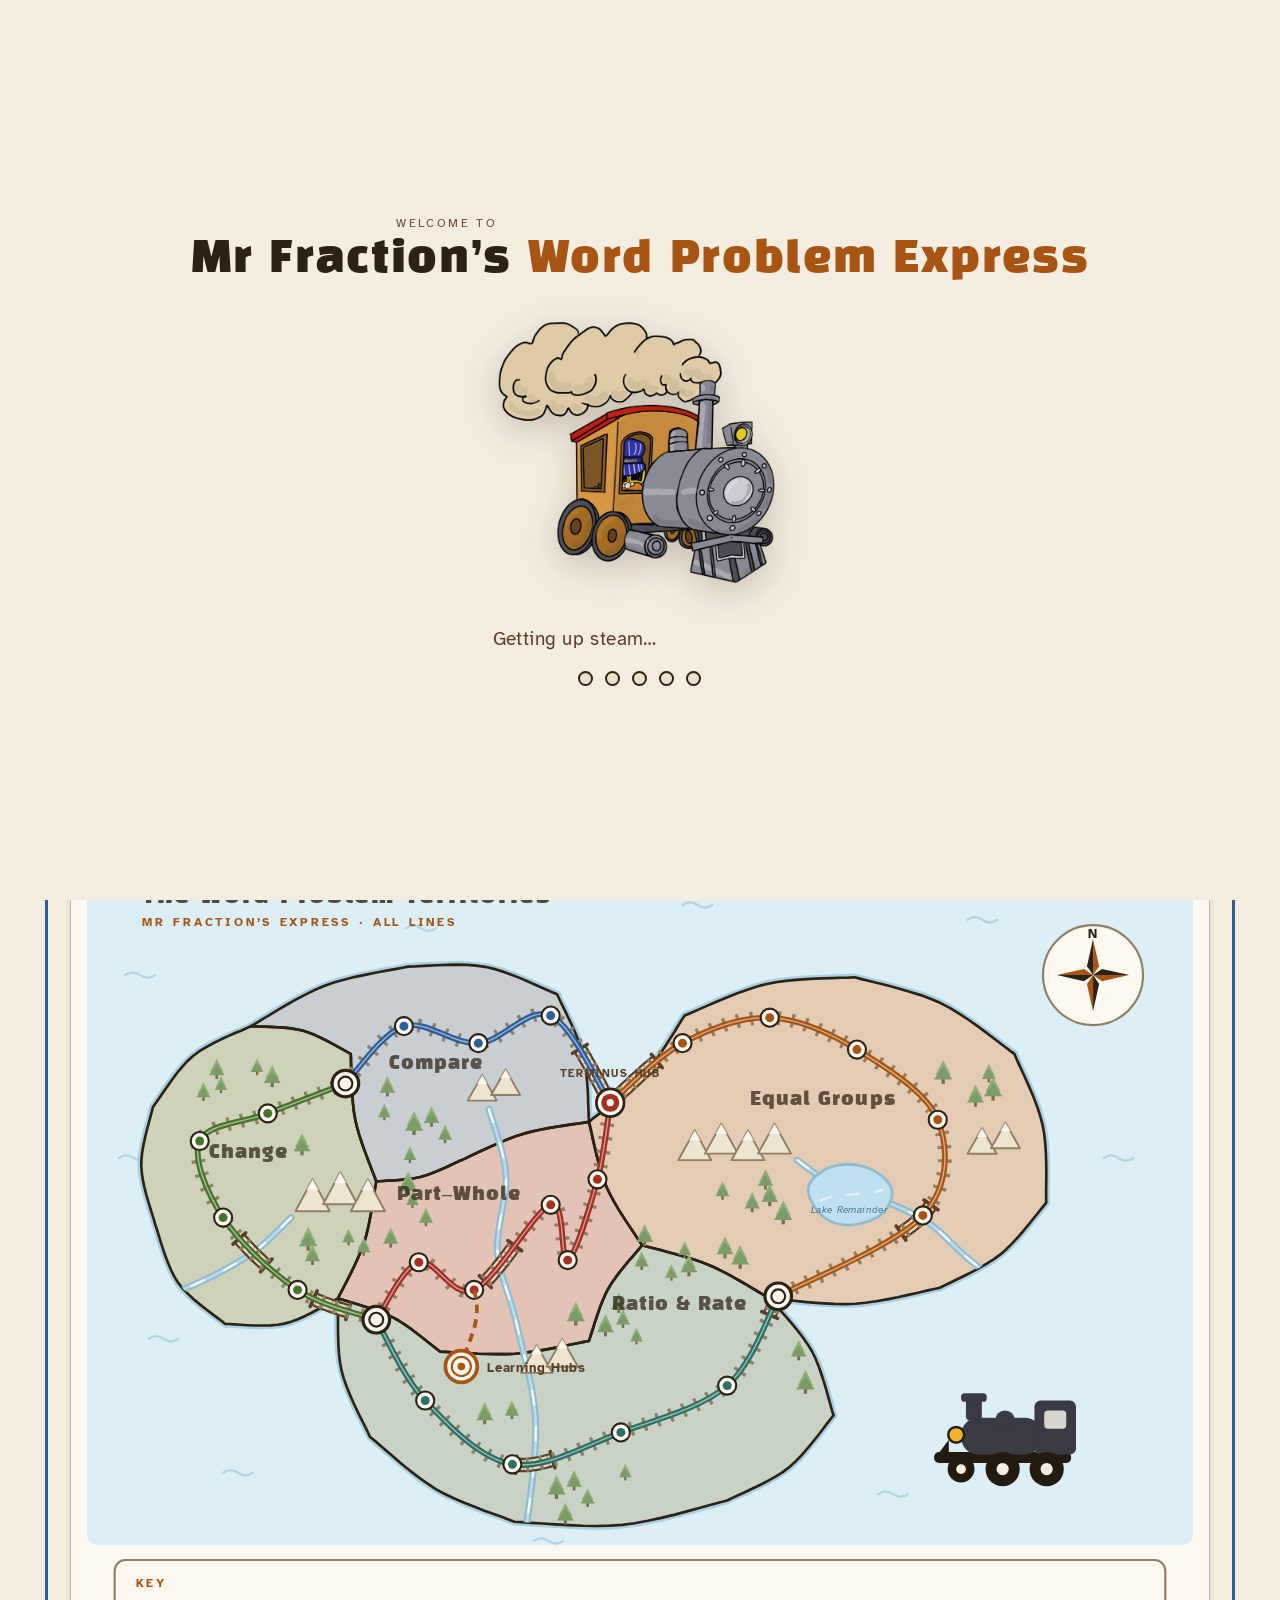
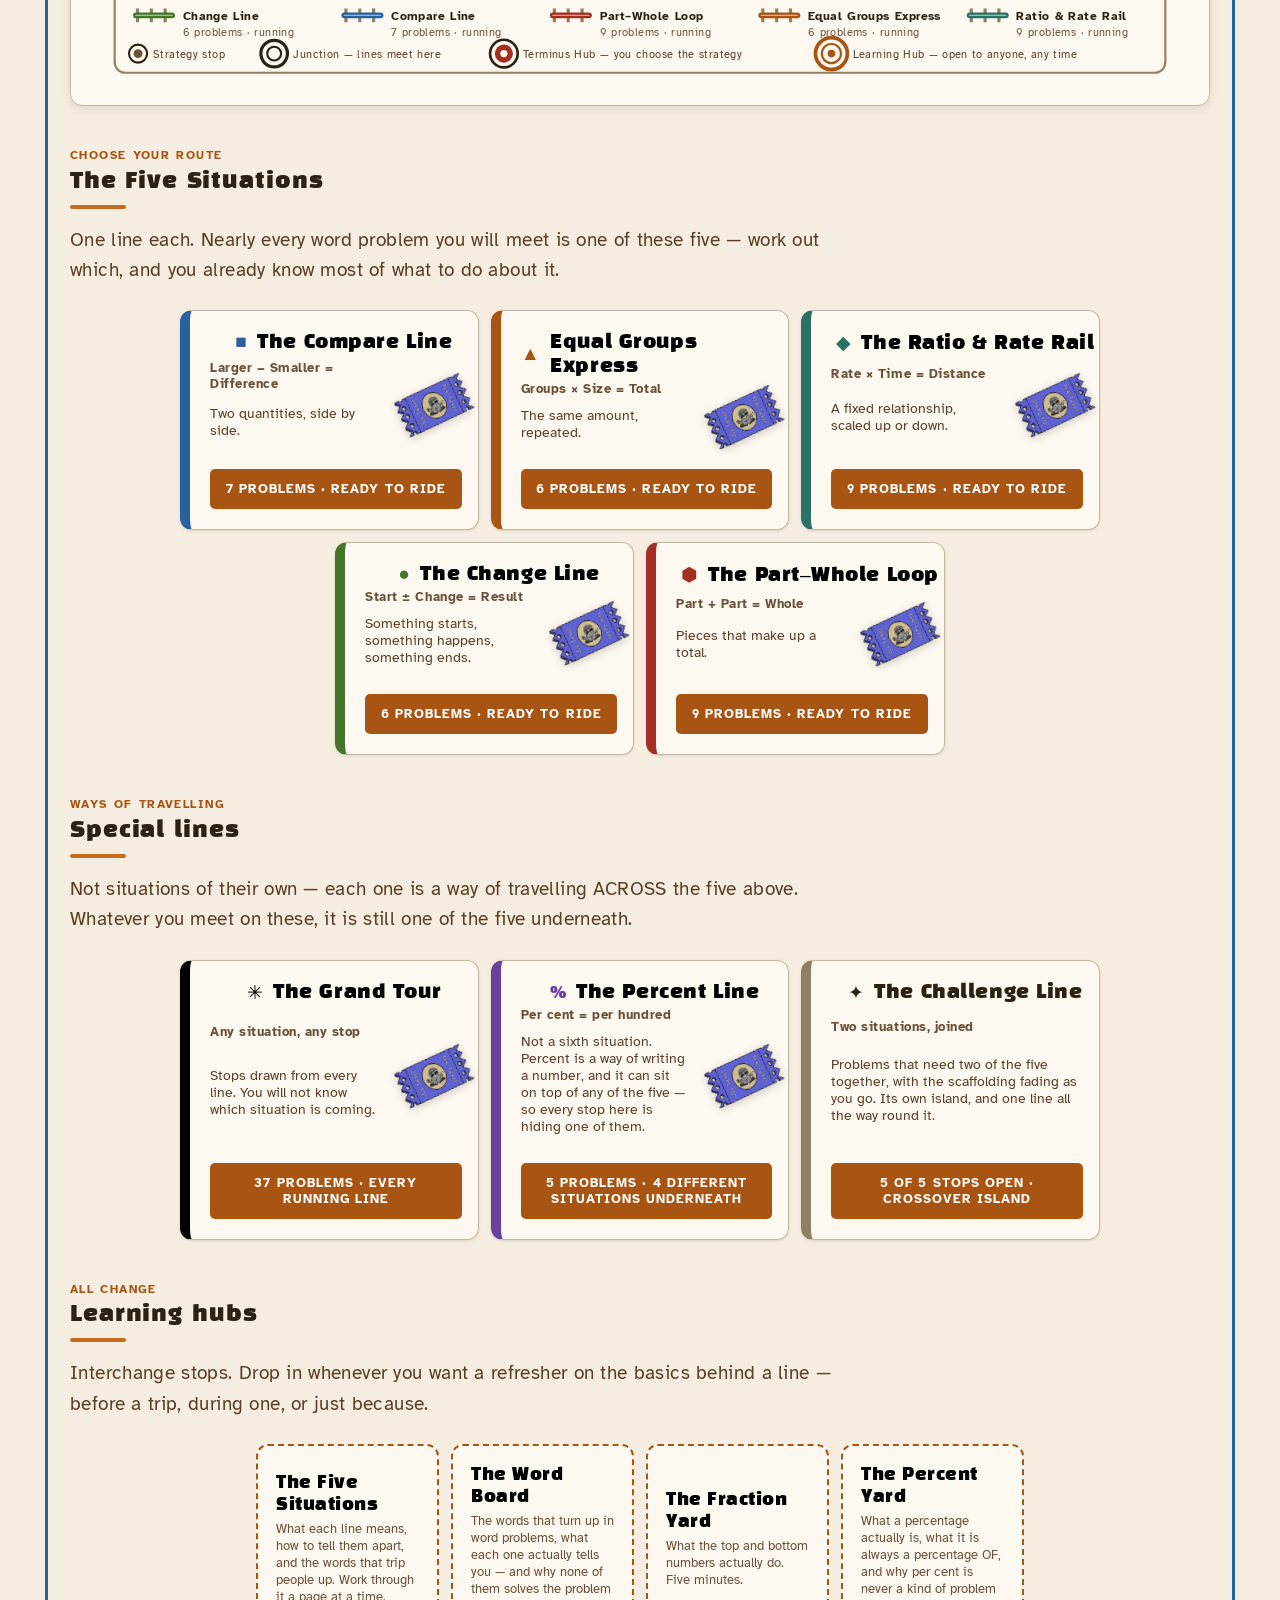
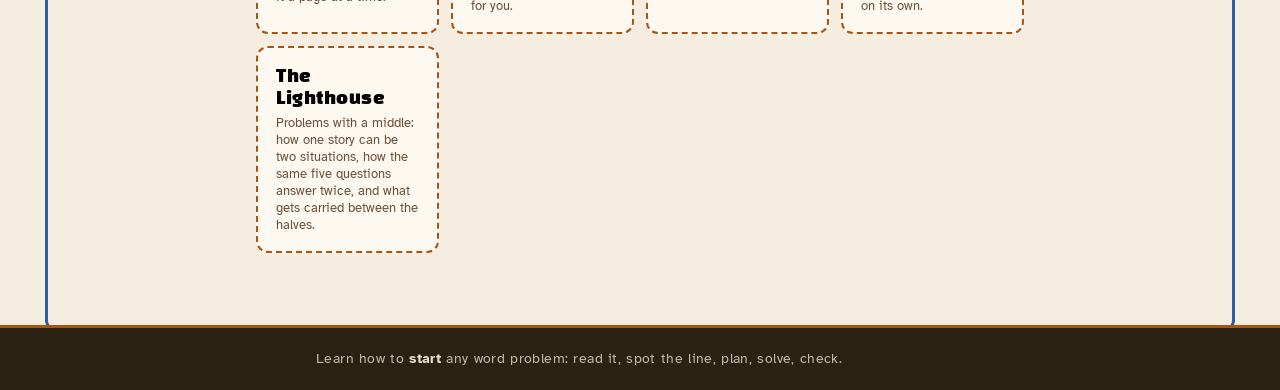
==== index.html @ 65f790a6 "Island problems 6 and 7: the coverage hole closes cl-track-sleepers (Equal Groups -> Change) and cl-" ====
<!DOCTYPE html>
<html lang="en">
<head>
<meta charset="utf-8">
<meta name="viewport" content="width=device-width, initial-scale=1">
<title>Mr Fraction's Word Problem Express</title>
<meta name="description" content="Learn how to approach math word problems — one train line at a time.">
<link rel="stylesheet" href="assets/css/app.css">
</head>
<body>

<a class="skip-link" href="#main">Skip to main content</a>

<!-- The loading screen. It sits in the HTML rather than being built by JS so it
     is on screen during the very moment it exists to cover: the gap before the
     scripts have run. A JS-built loader cannot show itself while JS is loading.

     `aria-hidden` and no focusable content, so a screen reader is never parked
     in it, and it removes itself on `load` — never on a timer, which would
     either flash or outstay the wait it is covering. -->
<div id="loading-screen" aria-hidden="true">
  <div class="load-inner">
    <!-- THE SHAPE IS THE SISTER SITE'S, IN THIS SITE'S OWN IDIOM.
         Mr. Fraction's Factory opens "Welcome to" / big title / figure /
         status line / dots, and the two sites are meant to read as one family.
         What is borrowed is the ORDER and the typographic rhythm — a small
         tracked-out overline, a display-face title with one accent word, then
         the moving parts underneath. What is not borrowed is the vocabulary:
         the Factory's dots are plain circles that fill in, and these stay the
         five signal lamps, one per line, because on this site a row of five
         means something. -->
    <p class="load-welcome">Welcome to</p>
    <p class="load-title">Mr Fraction&rsquo;s <span>Word Problem Express</span></p>
    <img src="assets/art/Mr_Fraction_Train.png" alt="" class="load-train" decoding="async">
    <!-- Below the title now, not above it. The lamps are the thing that reads
         as progress; the train only floats. -->
    <p class="load-sub">Getting up steam&hellip;</p>
    <div class="load-dots" aria-hidden="true">
      <span></span><span></span><span></span><span></span><span></span>
    </div>
  </div>
</div>

<div id="ambient-host"></div>

<div class="shell">

  <header class="station-sign">
    <div class="sign-inner">
      <img aria-hidden="true" alt="" id="sign-portrait" class="sign-mark"
           src="assets/art/Conductor_Mr_Fraction_(Front).png" decoding="async">
      <div class="sign-text">
        <h1 class="sign-title">Mr Fraction&rsquo;s Word Problem Express</h1>
        <span class="sign-sub" id="sign-sub">All lines running</span>
      </div>
      <div class="sign-nav">
        <button class="pill" id="btn-map" type="button">
          <span aria-hidden="true">&#9673;</span> Map
        </button>
        <button class="pill" id="btn-a11y" type="button" aria-expanded="false" aria-controls="a11y-panel">
          <!-- "& access" collapses to visually-hidden on phones so both pills fit
               without a sideways scroll. It stays in the accessible name. -->
          <span aria-hidden="true">&#9678;</span> Reading<span class="pill-more"> &amp; Access</span><span class="visually-hidden"> settings</span>
        </button>
      </div>
    </div>
    <div id="ticker-host"></div>
  </header>

  <nav id="route-nav" class="route-strip" aria-label="Your route" hidden>
    <div class="route-inner">
      <ol class="route" id="route-map"></ol>
    </div>
  </nav>

  <main id="main" tabindex="-1">
    <div id="view"><!-- rendered by app.js --></div>
  </main>

  <footer class="rail-foot">
    <p class="foot-lead">
      Learn how to <strong>start</strong> any word problem: read it, spot the line, plan, solve, check.
    </p>
  </footer>
</div>

<!-- Reading ruler bands -->
<div class="ruler-band" id="ruler-top" hidden></div>
<div class="ruler-band" id="ruler-bottom" hidden></div>

<!-- Accessibility panel -->
<aside class="a11y-panel" id="a11y-panel" aria-label="Reading and access settings" hidden>
  <div style="display:flex;align-items:center;gap:8px">
    <h2 style="flex:1">Reading &amp; Access</h2>
    <button class="opt" id="a11y-close" type="button">Close</button>
  </div>
  <p style="font-size:.82em;color:var(--ink-secondary)">
    These reset if you reload. Press <strong>Alt&nbsp;+&nbsp;A</strong> any time to reopen this panel.
  </p>

  <fieldset>
    <legend>Typeface</legend>
    <div class="opt-row" role="group" id="grp-font">
      <button class="opt" type="button" data-font="standard" aria-pressed="true">Standard</button>
      <button class="opt" type="button" data-font="rounded" aria-pressed="false">Rounded</button>
      <button class="opt" type="button" data-font="dyslexic" aria-pressed="false">OpenDyslexic</button>
    </div>
    <p style="font-size:.75em;color:var(--ink-secondary);margin:8px 0 0">
      Pick whichever you find easiest. There is no &ldquo;correct&rdquo; one.
    </p>
  </fieldset>

  <fieldset>
    <legend>Text size</legend>
    <div class="opt-row" role="group" id="grp-scale">
      <button class="opt" type="button" data-scale="100" aria-pressed="true">100%</button>
      <button class="opt" type="button" data-scale="125" aria-pressed="false">125%</button>
      <button class="opt" type="button" data-scale="150" aria-pressed="false">150%</button>
    </div>
  </fieldset>

  <fieldset>
    <legend>Page tint</legend>
    <div class="opt-row" role="group" id="grp-tint">
      <button class="opt" type="button" data-tint="none"  aria-pressed="true">None</button>
      <button class="opt" type="button" data-tint="peach" aria-pressed="false">Peach</button>
      <button class="opt" type="button" data-tint="blue"  aria-pressed="false">Blue</button>
      <button class="opt" type="button" data-tint="green" aria-pressed="false">Green</button>
      <button class="opt" type="button" data-tint="grey"  aria-pressed="false">Grey</button>
    </div>
  </fieldset>

  <fieldset>
    <legend>Reading help</legend>
    <div class="opt-row" role="group">
      <button class="opt" type="button" id="opt-ruler"   aria-pressed="false">Reading ruler</button>
      <button class="opt" type="button" id="opt-chunked" aria-pressed="false">Extra line spacing</button>
    </div>
    <p style="font-size:.75em;color:var(--ink-secondary);margin:8px 0 0">
      The ruler follows your mouse, or the up and down arrow keys.
    </p>
  </fieldset>

  <fieldset>
    <legend>Read aloud</legend>
    <div class="opt-row">
      <button class="opt" type="button" id="opt-speak">Read this page</button>
      <button class="opt" type="button" id="opt-stop-speak">Stop</button>
    </div>
    <label for="speak-rate" style="margin-top:12px;font-size:.85em">Speed</label>
    <input type="range" id="speak-rate" min="0.6" max="1.4" step="0.1" value="1" style="width:100%">
    <p style="font-size:.75em;color:var(--ink-secondary);margin:8px 0 0" id="speak-note"></p>
  </fieldset>

  <fieldset>
    <legend>Numbers</legend>
    <div class="opt-row" role="group">
      <button class="opt" type="button" id="opt-reveal" aria-pressed="false">Always show numbers</button>
    </div>
    <p style="font-size:.75em;color:var(--ink-secondary);margin:8px 0 0">
      Normally the numbers stay hidden until your second read. That&rsquo;s on purpose &mdash; it
      helps you look at what the problem is <strong>about</strong> before you start calculating.
      Turn this on if hidden numbers make reading harder for you.
    </p>
  </fieldset>
</aside>

<!-- Live region for feedback — polite, never assertive -->
<div id="live" class="visually-hidden" role="status" aria-live="polite"></div>

<script src="assets/js/mrfraction.js"></script>
<script src="assets/js/companion.js"></script>
<script src="assets/js/data.js"></script>
<script src="assets/js/scenery.js"></script>
<script src="assets/js/model.js"></script>
<script src="assets/js/ratio-model.js"></script>
<script src="assets/js/change-model.js"></script>
<script src="assets/js/compare-model.js"></script>
<script src="assets/js/groups-model.js"></script>
<script src="assets/js/percent-model.js"></script>
<!-- Last, and it must stay last: PairModel composes the models above it and
     asks each of them `applies()`. Loaded before them, `firstModel()` would
     find none of them defined and every two-line problem would draw nothing. -->
<script src="assets/js/pair-model.js"></script>
<script src="assets/js/testtrack.js"></script>
<script src="assets/js/scene.js"></script>
<script src="assets/js/ratio-scenes.js"></script>
<script src="assets/js/change-scenes.js"></script>
<script src="assets/js/compare-scenes.js"></script>
<script src="assets/js/groups-scenes.js"></script>
<script src="assets/js/partwhole-scenes.js"></script>
<script src="content/problems/pw-soup-serving.js"></script>
<script src="content/problems/pw-helmet-savings.js"></script>
<script src="content/problems/pw-free-throws.js"></script>
<script src="content/problems/pw-orders-day.js"></script>
<script src="content/problems/pw-quilt-colors.js"></script>
<script src="content/problems/pw-band-brass.js"></script>
<script src="content/problems/pw-cycling-club.js"></script>
<script src="content/problems/rr-poster-run.js"></script>
<script src="content/problems/rr-bread-dough.js"></script>
<script src="content/problems/rr-van-hours.js"></script>
<script src="content/problems/rr-timetable-run.js"></script>
<script src="content/problems/rr-market-stall.js"></script>
<script src="content/problems/rr-cordial-mix.js"></script>
<script src="content/problems/ch-lost-property.js"></script>
<script src="content/problems/cp-late-trains.js"></script>
<script src="content/problems/cp-ticket-queues.js"></script>
<script src="content/problems/cp-bench-count.js"></script>
<script src="content/problems/cp-parking-spaces.js"></script>
<script src="content/problems/cp-hot-drinks.js"></script>
<script src="content/problems/eg-crate-bottles.js"></script>
<script src="content/problems/eg-mail-sacks.js"></script>
<script src="content/problems/eg-carriage-seats.js"></script>
<script src="content/problems/eg-bunting-ribbon.js"></script>
<script src="content/problems/eg-water-cans.js"></script>
<script src="content/problems/ch-kiosk-sandwiches.js"></script>
<script src="content/problems/ch-water-tank.js"></script>
<script src="content/problems/ch-barrier-count.js"></script>
<script src="content/problems/ch-fare-rise.js"></script>
<script src="content/problems/pw-seats-reserved.js"></script>
<script src="content/problems/rr-drink-rate.js"></script>
<!-- Crossover Island. Loaded, but `status: "draft"` keeps it out of every ride
     until the island can route to it — loading is what puts it in front of
     MF.validate() and tools/sweep.js, and a Challenge problem nothing loads is
     a Challenge problem nothing checks. -->
<script src="content/problems/cl-signal-delay.js"></script>
<script src="content/problems/cl-season-tickets.js"></script>
<script src="content/problems/cl-platform-planters.js"></script>
<script src="content/problems/cl-lost-umbrellas.js"></script>
<script src="content/problems/cl-buffet-crates.js"></script>
<script src="content/problems/cl-track-sleepers.js"></script>
<script src="content/problems/cl-carriage-clean.js"></script>
<script src="content/hubs/five-situations.js"></script>
<script src="content/hubs/word-board.js"></script>
<script src="content/hubs/fraction-yard.js"></script>
<script src="content/hubs/percent-yard.js"></script>
<script src="content/hubs/lighthouse.js"></script>
<script src="assets/js/hub.js"></script>
<script src="assets/js/a11y.js"></script>
<script src="assets/js/selector.js"></script>
<script src="assets/js/stations.js"></script>
<script src="assets/js/app.js"></script>
</body>
</html>
---- assets/css/app.css ----
/* ============================================================
   Mr Fraction's Word Problem Express
   Visual language derived from Mr. Fraction's Factory.
   Tokens verified by tools/check-contrast.ps1 — 39 pairs, 0 failing.
   ============================================================ */

/* ---------- Self-hosted faces (offline, no CDN, no tracking) ---------- */
@font-face {
  font-family: 'Atkinson Hyperlegible';
  src: url('../fonts/AtkinsonHyperlegible-400.woff2') format('woff2');
  font-weight: 400; font-style: normal; font-display: swap;
}
@font-face {
  font-family: 'Atkinson Hyperlegible';
  src: url('../fonts/AtkinsonHyperlegible-700.woff2') format('woff2');
  font-weight: 700; font-style: normal; font-display: swap;
}
@font-face {
  font-family: 'Atkinson Hyperlegible';
  src: url('../fonts/AtkinsonHyperlegible-400i.woff2') format('woff2');
  font-weight: 400; font-style: italic; font-display: swap;
}
@font-face {
  font-family: 'Black Han Sans';
  src: url('../fonts/BlackHanSans-400.woff2') format('woff2');
  font-weight: 400; font-style: normal; font-display: swap;
}
@font-face {
  font-family: 'Libre Baskerville';
  src: url('../fonts/LibreBaskerville-400i.woff2') format('woff2');
  font-weight: 400; font-style: italic; font-display: swap;
}

:root {
  /* Surfaces */
  --cream:        #F5EDE0;
  --cream-light:  #FDF8F0;
  --cream-mid:    #EDE0CC;
  --brown-dark:   #2C2214;

  /* Ink */
  --ink:          #2C2214;
  --ink-mid:      #5A3E28;
  --ink-muted:    #6B5138;
  --ink-on-dark:  #F3EDE1;

  /* Accent */
  --orange:       #C96A1F;
  --orange-deep:  #A85413;
  --orange-light: #E8843A;

  /* Status */
  --go:           #45742B;
  --stop:         #A32E22;
  --caution:      #A85413;
  --info:         #2A5FA0;

  /* Edges */
  --border:        #C8B89A;
  --border-strong: #8F7F63;
  --shadow:        rgba(44, 34, 20, .12);
  --shadow-lift:   rgba(44, 34, 20, .18);

  /* Lines */
  --line-change:    #45742B;
  --line-compare:   #2A5FA0;
  --line-groups:    #A85413;
  --line-ratio:     #2B7166;
  --line-partwhole: #A32E22;
  /* Percent is a ROUTE, not a sixth schema (see data.js), but it carries a
     colour because the map card is the half of the hybrid that makes it feel
     first-class. Violet: the one hue not already spoken for by the five, so it
     never reads as a near-miss of a line a student already knows.
     Contrast MEASURED, not assumed — see the note beside the five above. */
  --line-percent:   #6B3FA0;

  /* Type */
  --font-display: 'Black Han Sans', 'Arial Black', sans-serif;
  --font-body:    'Atkinson Hyperlegible', Verdana, Tahoma, sans-serif;
  --font-serif:   'Libre Baskerville', Georgia, serif;
  --font-size-base: 19px;
  --line-height-body: 1.6;
  --letter-spacing: .02em;
  --word-spacing: .04em;
  --measure: 64ch;

  /* Space */
  --su: 8px;
  --radius:    12px;
  --radius-sm: 8px;
  --radius-xs: 5px;
  --target-min: 44px;

  --tint: transparent;
}

/* Reader font options */
:root[data-font="rounded"]  { --font-body: 'Century Gothic', 'URW Gothic', 'Trebuchet MS', sans-serif; }
:root[data-font="dyslexic"] { --font-body: 'OpenDyslexic', 'Comic Sans MS', Verdana, sans-serif; }
:root[data-scale="125"] { --font-size-base: 23.75px; }
:root[data-scale="150"] { --font-size-base: 28.5px; }

/* ---------- Base ---------- */
*, *::before, *::after { box-sizing: border-box; }
html { -webkit-text-size-adjust: 100%; scroll-behavior: smooth; }
body {
  margin: 0;
  background: var(--cream);
  color: var(--ink);
  font-family: var(--font-body);
  font-size: var(--font-size-base);
  line-height: var(--line-height-body);
  letter-spacing: var(--letter-spacing);
  word-spacing: var(--word-spacing);
  text-align: left;
  overflow-x: hidden;
}
img, svg { max-width: 100%; }
p { margin: 0 0 1.3em; max-width: var(--measure); }
ul, ol { max-width: var(--measure); }
em, i { font-style: normal; font-weight: 700; }   /* bold, never italic */

h1, h2, h3 { margin: 0 0 calc(var(--su) * 2); line-height: 1.15; }
.display { font-family: var(--font-display); letter-spacing: .04em; font-weight: 400; }
h1 { font-family: var(--font-display); font-weight: 400; letter-spacing: .04em; font-size: 1.5rem; }
h2 { font-family: var(--font-display); font-weight: 400; letter-spacing: .04em; font-size: 1.35rem; }
h3 { font-size: 1.05rem; font-weight: 700; letter-spacing: .01em; }

/* The eyebrow — the reference's signature move */
.eyebrow {
  display: block;
  font-family: var(--font-body);
  font-size: .62em;
  font-weight: 700;
  letter-spacing: .12em;
  text-transform: uppercase;
  color: var(--orange-deep);
  margin-bottom: 4px;
}

/* Tint overlay for visual stress */
body::after {
  content: ""; position: fixed; inset: 0;
  background: var(--tint); pointer-events: none;
  mix-blend-mode: multiply; z-index: 90;
}

/* ---------- Ambient life (decorative, behind everything) ---------- */
.ambient { position: fixed; inset: 0; pointer-events: none; z-index: 0; overflow: hidden; }
.amb {
  position: absolute;
  color: var(--ink);
}
.amb svg { display: block; width: 100%; height: 100%; }
@keyframes wheel-spin { from { transform: rotate(0deg); } to { transform: rotate(360deg); } }
@keyframes steam-drift {
  0%   { transform: translate(0, 0) scale(1);      opacity: 0; }
  15%  { opacity: .5; }
  100% { transform: translate(22vw, -14vh) scale(1.5); opacity: 0; }
}
.amb-w1 { top: -40px;  left: -40px;  width: 190px; height: 190px; opacity: .11; animation: wheel-spin 26s linear infinite; }
.amb-w2 { bottom: 30px; right: -50px; width: 250px; height: 250px; opacity: .10; animation: wheel-spin 34s linear infinite reverse; }
.amb-w3 { top: 46%;    right: -30px; width: 130px; height: 130px; opacity: .09; animation: wheel-spin 18s linear infinite; }
.amb-w4 { bottom: -30px; left: 8%;   width: 160px; height: 160px; opacity: .08; animation: wheel-spin 30s linear infinite reverse; }
.amb-w5 { top: 12%;    left: 14%;    width: 78px;  height: 78px;  opacity: .08; animation: wheel-spin 14s linear infinite; }
.amb-w6 { bottom: 26%; right: 12%;   width: 88px;  height: 88px;  opacity: .07; animation: wheel-spin 22s linear infinite reverse; }
.amb-s1 { bottom: 8%;  left: 4%;  width: 120px; height: 120px; opacity: .07; animation: steam-drift 52s linear infinite; }
.amb-s2 { bottom: 18%; left: 34%; width: 90px;  height: 90px;  opacity: .06; animation: steam-drift 66s linear infinite 12s; }
.amb-s3 { bottom: 2%;  left: 62%; width: 140px; height: 140px; opacity: .05; animation: steam-drift 58s linear infinite 26s; }

/* ---------- Focus ---------- */
:focus-visible { outline: 3px solid var(--info); outline-offset: 2px; border-radius: 4px; }

.skip-link {
  position: absolute; left: -9999px;
  background: var(--brown-dark); color: var(--ink-on-dark);
  padding: calc(var(--su) * 1.5) calc(var(--su) * 2);
  z-index: 300; text-decoration: none; font-weight: 700;
}
.skip-link:focus { left: var(--su); top: var(--su); }

.visually-hidden {
  position: absolute !important; width: 1px; height: 1px;
  padding: 0; margin: -1px; overflow: hidden;
  clip: rect(0 0 0 0); white-space: nowrap; border: 0;
}

/* ---------- Shell ---------- */
.shell { min-height: 100vh; display: flex; flex-direction: column; position: relative; z-index: 1; }

/* Station sign — enamel plate */
.station-sign {
  position: sticky; top: 0; z-index: 100;
  background:
    linear-gradient(180deg, #3A2E1C 0%, var(--brown-dark) 62%, #241B10 100%);
  color: var(--ink-on-dark);
  border-bottom: 3px solid var(--orange);
  box-shadow: 0 3px 16px var(--shadow);
}
/* HEIGHT, MEASURED AGAINST THE SISTER SITE.
   Mr. Fraction's Factory runs a 70px sticky bar: 10px 24px padding, a 48px
   logo mark, 39px buttons. Ours was 135px — 18.8% of a 720px viewport gone
   before any content, against their 9.7%.

   Three things were paying for that, and the biggest was not the padding:
     - the portrait was 52px wide, which at its 120x130 viewBox makes it 56px
       tall, and it sat in an inline span whose line-height added 9 more. 65px
       of a 89px row was one graphic.
     - 12px vertical padding against their 10px.
     - the ticker underneath at 43px, a third of the whole header.

   The pills deliberately keep --target-min (44px) rather than matching the
   sister site's 39px buttons. That is this project's own accessibility floor,
   the row is no taller for it once the portrait is smaller, and it is not a
   thing to give up for 5px. */
.sign-inner {
  max-width: 1180px; margin: 0 auto;
  padding: var(--su) calc(var(--su) * 3);
  display: flex; align-items: center; gap: calc(var(--su) * 2);
  /* NOWRAP AT EVERY WIDTH, not just on phones.
     This was `flex-wrap: wrap`, and fixing 1280px and 375px left 768px at
     146px — TALLER than the 135px I started from. In between the two sizes I
     had looked at, the nav dropped onto its own row and the title wrapped
     beside it. Two good measurements and a broken middle.
     `min-width: 0` on the text block is the other half: a flex item will not
     shrink below its content's intrinsic width without it, which is what was
     forcing the wrap in the first place. */
  flex-wrap: nowrap;
}
.sign-text { min-width: 0; }
/* flex, not inline: an inline replaced element sits on the text baseline and
   carries the line-box descender with it, which was adding 9px of nothing. */
.sign-mark { width: 40px; flex-shrink: 0; display: flex; align-items: center; }
.sign-mark svg { display: block; width: 100%; height: auto; }
.sign-text { display: flex; flex-direction: column; line-height: 1.05; }
.sign-title {
  font-family: var(--font-display); font-weight: 400;
  /* Fluid, not a step at a breakpoint. "Mr Fraction's Word Problem Express" is
     34 characters and it is the only thing in this bar that can wrap; at a
     fixed size it went to five lines in the tight middle widths and the row
     grew with it. */
  font-size: clamp(12px, 1.1vw + 4px, 17px);
  letter-spacing: .05em; margin: 0;
  color: var(--ink-on-dark);
}
/* Stays at 10px. It was briefly 9px while chasing height, which bought about
   one pixel — the row is set by the 44px pills, not by this. The smallest text
   on the site is not the place to save nothing. */
.sign-sub {
  font-family: var(--font-display); font-size: 10px;
  letter-spacing: .16em; text-transform: uppercase;
  color: var(--orange-light); margin-top: 2px;
}
/* nowrap: with wrap, the two pills stacked into a 96px column the moment the
   row got tight, and THAT — not the title — was the 139px header sitting
   between 641px and 833px wide. Found by sweeping every width in an iframe
   rather than spot-checking desktop and phone, which is how it hid. */
.sign-nav { margin-left: auto; display: flex; gap: var(--su); flex-wrap: nowrap; }

/* Departure-board ticker */
.ticker {
  background: #1E1710;
  border-top: 1px solid rgba(243,237,225,.10);
  overflow: hidden; white-space: nowrap; padding: 3px 0;
  /* .ticker-track is inline-flex, so it sits in THIS element's line box — and
     the line box was 30px tall around a 16px track, because it inherited the
     19px body font. The strip was twice the height of the thing inside it.
     line-height:0 collapses the box onto the track; the track's own children
     set their own. Measured: 37px -> 22px. */
  line-height: 0; font-size: 10px;
}
.ticker-track { display: inline-flex; animation: ticker-scroll 34s linear infinite; }
.ticker-item {
  display: inline-flex; align-items: center;
  font-family: var(--font-display); font-size: 11px;
  /* Explicit, because .ticker zeroes its own line-height to collapse the line
     box the track sits in — and that inherits. Without this the text clipped
     to 5px. The zero belongs on the parent only. */
  line-height: 1.6;
  letter-spacing: .14em; text-transform: uppercase;
  color: #BCAE97; padding: 0 14px;
}
.ticker-dot {
  display: inline-block; width: 5px; height: 5px; border-radius: 50%;
  background: var(--orange-light); margin: 0 6px; vertical-align: middle;
}
@keyframes ticker-scroll { from { transform: translateX(0); } to { transform: translateX(-50%); } }

/* Nav pills */
.pill {
  font-family: var(--font-body); font-size: 13px; font-weight: 700;
  letter-spacing: .03em;
  display: inline-flex; align-items: center; gap: 6px;
  min-height: var(--target-min); padding: 8px 16px;
  border-radius: 24px; border: 2px solid rgba(243,237,225,.34);
  background: transparent; color: var(--ink-on-dark);
  cursor: pointer; transition: background .18s, border-color .18s, transform .18s;
  white-space: nowrap;
}
.pill:hover { background: rgba(243,237,225,.12); border-color: var(--ink-on-dark); }
.pill[aria-expanded="true"], .pill.active {
  background: var(--orange-deep); border-color: var(--orange-deep); color: #fff;
}

main { flex: 1; width: 100%; max-width: 1180px; margin: 0 auto; padding: calc(var(--su) * 4) calc(var(--su) * 2.5) calc(var(--su) * 9); }

footer.rail-foot {
  background: var(--brown-dark); color: #C3B9A6;
  padding: calc(var(--su) * 2.5); font-size: 13px;
  border-top: 3px solid var(--orange-deep);
}
footer.rail-foot p { max-width: 72ch; margin: 0 auto; }
footer.rail-foot .foot-lead { font-size: 14px; }
/* Emphasis has to lighten, not bold-only: at this size on --brown-dark, weight
   alone doesn't read as emphasis. */
footer.rail-foot .foot-lead strong { color: #E8DFCE; }

/* ---------- Journey panel: the leg you're travelling, above the title ---------- */
.journey {
  border: 2px solid var(--border-strong);
  border-radius: var(--radius);
  overflow: hidden;
  margin-bottom: calc(var(--su) * 3);
  background: var(--cream-light);
  box-shadow: 0 2px 6px var(--shadow);
}
.journey-map { line-height: 0; background: #DCEEF6; }
.leg-svg { display: block; width: 100%; height: clamp(150px, 25vw, 250px); }
/* This animates an INNER group; the car's placement is on its parent. Putting
   both on one element let the CSS transform override the SVG transform
   attribute and stack every car at the origin. */
.leg-car {
  transform-box: fill-box; transform-origin: center;
  animation: leg-car-in .45s cubic-bezier(.2,.85,.3,1) backwards;
  animation-delay: calc(var(--lc-i) * 90ms);
}
@keyframes leg-car-in {
  from { opacity: 0; transform: scale(.55); }
  to   { opacity: 1; transform: scale(1); }
}

.journey-bar {
  display: flex; align-items: center; gap: calc(var(--su) * 2);
  padding: calc(var(--su) * 1.25) calc(var(--su) * 2);
  border-top: 2px solid var(--border-strong);
  background: var(--cream-mid);
}
.journey-bar .eyebrow { margin: 0; white-space: nowrap; }
.journey-dots { list-style: none; display: flex; align-items: center; gap: 7px; margin: 0; padding: 0; }
.jd { width: 13px; height: 13px; border-radius: 50%; border: 2.5px solid var(--border-strong); background: var(--cream-light); }
.jd[data-s="done"] { background: var(--go); border-color: var(--go); }
.jd[data-s="here"] {
  background: var(--orange-deep); border-color: var(--orange-deep);
  width: 17px; height: 17px; box-shadow: 0 0 0 3px rgba(168,84,19,.22);
}

@media (prefers-reduced-motion: reduce) { .leg-car { animation: none; } }

/* ---------- Station header ---------- */
.station-head {
  display: flex; align-items: flex-start; gap: calc(var(--su) * 2);
  padding-bottom: calc(var(--su) * 2.5);
  border-bottom: 2px solid var(--border);
  margin-bottom: calc(var(--su) * 3);
}
.station-thumb { width: 68px; height: 68px; flex-shrink: 0; }
.station-meta { flex: 1; min-width: 0; }
.station-meta h2 { font-size: 1.55rem; margin: 0; }
.station-desc { color: var(--ink-muted); font-size: 14px; margin: 6px 0 0; max-width: 46ch; }

/* ---------- Buttons ---------- */
.btn {
  font-family: var(--font-body); font-size: 15px; font-weight: 700;
  letter-spacing: .02em;
  min-height: var(--target-min); min-width: var(--target-min);
  padding: calc(var(--su) * 1.5) calc(var(--su) * 3);
  border-radius: var(--radius-sm);
  border: 2px solid var(--orange-deep);
  background: var(--orange-deep); color: #fff;
  cursor: pointer; text-align: center;
  box-shadow: 0 2px 0 rgba(44,34,20,.18);
  transition: transform .15s, box-shadow .15s, background .15s;
}
.btn:hover { transform: translateY(-2px); box-shadow: 0 4px 0 rgba(44,34,20,.20); }
.btn:active { transform: translateY(0); box-shadow: 0 1px 0 rgba(44,34,20,.20); }
.btn[disabled] { opacity: .45; cursor: not-allowed; transform: none; box-shadow: none; }
.btn-secondary {
  background: var(--cream-light); color: var(--ink-mid);
  border-color: var(--border-strong); box-shadow: 0 2px 0 rgba(44,34,20,.10);
}
.btn-secondary:hover { background: var(--cream-mid); border-color: var(--ink-mid); }
.btn-quiet {
  background: transparent; color: var(--ink-muted);
  border: 2px dashed var(--border-strong); box-shadow: none;
  padding: var(--su) calc(var(--su) * 2); font-size: 14px;
}
.btn-quiet:hover { background: var(--cream-mid); color: var(--ink); transform: none; }
.btn-row { display: flex; gap: calc(var(--su) * 2); flex-wrap: wrap; margin-top: calc(var(--su) * 3); }

/* ---------- Cards ---------- */
.card {
  background: var(--cream-light);
  border: 1.5px solid var(--border);
  border-radius: var(--radius);
  padding: calc(var(--su) * 3);
  margin-bottom: calc(var(--su) * 3);
  box-shadow: 0 1px 3px var(--shadow);
}
/* THE WAY BACK TO A TRIP IN PROGRESS.
   It has to out-rank five line cards, a hero image and the rail map on the same
   screen, because it is the only thing on the map that is about THIS student
   rather than about the railway. Same accent grammar the Plan models use for a
   settled answer — an orange edge on the warmer cream — so "this one is yours"
   reads the same way here as it does inside a station.

   AFTER `.card`, and that is not tidiness. It carries `class="card resume-card"`
   so both rules match at the same specificity, and the later one wins: written
   above `.card` its background was overridden by the very rule it is modifying,
   which is a defect that looks like a typo and reads like nothing at all. */
.resume-card {
  border-left: 5px solid var(--orange-deep);
  background: var(--cream-mid);
}
.card-title {
  display: flex; align-items: center; gap: var(--su);
  font-size: 13px; font-weight: 700; letter-spacing: .1em;
  text-transform: uppercase; color: var(--ink);
  margin-bottom: calc(var(--su) * 1.75);
}

/* The problem panel — where the art direction deliberately stops */
.problem-well {
  background: var(--cream-mid);
  border-left: 7px solid var(--line-current, var(--line-partwhole));
  border-radius: var(--radius-xs);
  padding: calc(var(--su) * 3);
  margin: calc(var(--su) * 2) 0 calc(var(--su) * 3);
  font-size: 1.02em; line-height: 1.75;
  max-width: var(--measure);
}
.problem-well p { margin: 0 0 .8em; }
.problem-well p:last-child { margin-bottom: 0; }
/* Sentences run on as prose by default. "Chunk sentences" in the reading
   panel breaks them onto their own lines for anyone who reads better that
   way — that option is the reason the sentences stay separately marked up. */
.problem-well .s { }
:root[data-chunked="on"] .problem-well .s { display: block; margin-bottom: .9em; }
:root[data-chunked="on"] .problem-well .s:last-child { margin-bottom: 0; }

/* Sentences the student can tap — the Platform Check at Read 1. These are real
   <button>s so keyboard and screen-reader users get them for free, but they
   have to keep reading as prose: a paragraph of button chrome stops looking
   like something a person wrote, and this is the phase whose entire job is
   getting the story read. Hence: inherit everything, and mark them with an
   underline that says "touchable" rather than a box that says "control". */
.problem-well .pickable {
  font: inherit; color: inherit; letter-spacing: inherit;
  background: none; border: 0; margin: 0; padding: 0;
  text-align: inherit; cursor: pointer;
  /* DISPLAY IS THE WHOLE BUG, AND IT WAS THE DEFAULT.
     A <button> is inline-block, which is an atomic box: it cannot break across
     lines. So every sentence jumped whole to its own line and the paragraph
     became six stacked blocks — measured, six client rects of one each, against
     4/4/3/2/3/2 for the same sentences rendered as spans one screen earlier.
     At 360px all six collapsed to identical full-width blocks: a radio list,
     not a story. The comment above says these must read as prose; this line is
     what makes that true. */
  display: inline;
  /* Underline via text-decoration, NOT border-bottom. A border paints once
     around an inline-block box — on a wrapped sentence it drew under the last
     line only. text-decoration paints per line fragment automatically. */
  text-decoration: underline;
  text-decoration-style: dotted;
  text-decoration-thickness: 1.5px;
  text-underline-offset: .2em;
  text-decoration-color: var(--border);
  border-radius: 3px;
}
.problem-well .pickable:hover,
.problem-well .pickable:focus-visible {
  background: var(--cream-light);
  text-decoration-color: var(--ink-muted);
}
/* Chosen. Not colour alone — the fill plus dotted-to-solid plus the weight
   change all survive greyscale and forced-colors (WCAG 1.4.1).
   `box-decoration-break: clone` gives every line fragment its own padding and
   rounded ends, so a selection that wraps stays text-shaped instead of
   becoming one rectangle. The 2px cream ring keeps two picked sentences on
   adjacent lines from merging into a single slab — and the design REQUIRES
   multi-sentence picks, so that case is normal, not an edge. */
.problem-well .pickable[data-picked] {
  background: var(--line-current, var(--line-partwhole));
  color: var(--cream-light);
  text-decoration-style: solid;
  text-decoration-color: currentColor;
  font-weight: 600;
  padding: .04em .16em;
  box-shadow: 0 0 0 2px var(--cream-mid);
  -webkit-box-decoration-break: clone;
  box-decoration-break: clone;
}
/* The global ring is 3px at 2px offset — into a ~0–3px gap between lines it
   would overlap the sentences above and below. */
.problem-well .pickable:focus-visible { outline-offset: 1px; }
/* After the check resolves the picks stay on screen, marked but inert: the
   map's first column is headed "What you found", and the evidence used to be
   deleted at the exact moment that column appeared. */
.problem-well .pickable[aria-disabled="true"] { cursor: default; }
.problem-well .pickable[aria-disabled="true"]:hover { background: none; text-decoration-color: var(--border); }
.problem-well .pickable[data-picked][aria-disabled="true"],
.problem-well .pickable[data-picked][aria-disabled="true"]:hover {
  background: var(--line-current, var(--line-partwhole));
  text-decoration-color: currentColor;
}

/* The map: what you found, which line it makes it, and why it has to be. The
   student's own row is marked — this is the payoff screen of the first read. */
.table-scroll { overflow-x: auto; margin: calc(var(--su) * 2) 0; }
.map-table {
  /* Capped: at 1280 the "why it has to be" column ran the full 1090px and left
     a lot of dead air to the right of "before, event, after". */
  border-collapse: collapse; width: 100%; min-width: 480px; max-width: 900px;
  font-size: .98em; line-height: 1.55;
}
.map-table th, .map-table td {
  text-align: left; padding: calc(var(--su) * 1.5);
  border-bottom: 1px solid var(--border);
  vertical-align: top;
}
/* The last rule used to float unattached above the button. */
.map-table tbody tr:last-child td { border-bottom: 0; }
.map-table thead th {
  /* Was .78em — 14.2px, uppercase, tracked. Column headings are read, not
     decoration. */
  font-size: .86em; letter-spacing: .07em; text-transform: uppercase;
  color: var(--ink-muted); border-bottom: 2px solid var(--border-strong);
}
/* Line names are display-face territory per ART-DIRECTION §1 — "station signs,
   line names". They were set in body face like any table cell. */
.map-table .line-name {
  font-family: var(--font-display); font-weight: 400; letter-spacing: .03em;
  font-size: 1.06em;
}
.map-table .marker { font-size: 1.15em; }
.map-table td:last-child { color: var(--ink-muted); }
/* The student's own row. A ~16-value tint plus a 5px bar on one cell was not
   saying "you are here" — this is the payoff of the screen. */
.map-table .row-here { background: var(--cream-mid); }
.map-table .row-here td { border-bottom-color: var(--border-strong); }
.map-table .row-here td:first-child {
  box-shadow: inset 5px 0 0 var(--line-current, var(--line-partwhole));
}
/* BOLD, AND IT IS AN ACCESSIBILITY FIX RATHER THAN EMPHASIS.
   Measured 2026-08-10, on the rendered screen: this label is the line's own
   colour on `--cream-mid`, at 19.7px. At weight 400 that is normal text and
   needs 4.5:1 — and three of the five lines miss it. change 4.26, groups 4.09,
   ratio 4.41; only compare (4.98) and partwhole (5.43) pass. The long-standing
   open item was "--line-compare has never had its contrast measured", and
   compare turns out to be one of the two that were fine.

   At weight 700 this clears 18.66px, which is WCAG large text, so the threshold
   becomes 3:1 and all five pass with room — the worst is groups at 4.09.

   Deliberately NOT fixed by darkening the five: that changes the palette on
   every surface of the site and is bound up with the palette reconciliation
   (ROADMAP 5b) that is still the user's open decision. The numbers are recorded
   there so it can be decided properly rather than pre-empted here. Bolding the
   student's own row is defensible on its own terms anyway — it is the one row
   on that table that is about them. */
.map-table .row-here .line-name {
  color: var(--line-current, var(--line-partwhole));
  font-weight: 700;
}
.you-are-here {
  display: inline-block; margin-left: .5em; vertical-align: .08em;
  font-family: var(--font-body); font-size: .62em; font-weight: 700;
  letter-spacing: .08em; text-transform: uppercase;
  padding: .18em .5em; border-radius: 999px;
  background: var(--line-current, var(--line-partwhole)); color: var(--cream-light);
}

/* Below this width a side-scrolling table is the wrong shape for the sentence
   that explains the answer — half of it was unreachable and the line names were
   chopped mid-word ("Equa Grou Expre"). Restack as cards. */
@media (max-width: 560px) {
  .map-table { min-width: 0; display: block; }
  .map-table thead { position: absolute; width: 1px; height: 1px; overflow: hidden; clip: rect(0 0 0 0); }
  .map-table tbody, .map-table tr, .map-table td { display: block; width: auto; }
  .map-table tr {
    border: 2px solid var(--border); border-radius: var(--radius-xs);
    padding: calc(var(--su) * 1.5); margin-bottom: calc(var(--su) * 1.5);
  }
  .map-table td { border-bottom: 0; padding: 0 0 .35em; }
  .map-table tbody tr:last-child td { border-bottom: 0; }
  .map-table .row-here { border-color: var(--line-current, var(--line-partwhole)); border-width: 3px; }
  .map-table .row-here td:first-child { box-shadow: none; }
}

/* The five Platform Check cards.
   Scoped to #r1checks so nothing else on the site moves.

   The question was set at 16.8px — SMALLER than the 19px story it asks about,
   which made each card's question read as a caption. And the cards had three
   competing left edges: the card border, the eyebrow, and the options indented
   a further ~89px by an un-reset list padding, with ~105px of dead space on the
   right. Nothing aligned with anything.

   The rail is the railway motif doing work the theme already owns: five stops
   on a line rather than five identical boxes. No numerals — both screens of the
   first read are numberless, so a digit here would be a masking defect, and the
   spelled-out forms are barred for the same reason. */
#r1checks { position: relative; }
#r1checks::before {
  content: ''; position: absolute; left: 9px; top: 1.4em; bottom: 1.4em;
  width: 3px; background: var(--border-strong); border-radius: 2px;
}
#r1checks .card { position: relative; margin-left: calc(var(--su) * 4); }
#r1checks .card::before {
  content: ''; position: absolute; left: calc(var(--su) * -4 + 4px); top: 1.55em;
  width: 13px; height: 13px; border-radius: 50%;
  background: var(--cream-light); border: 3px solid var(--border-strong);
  z-index: 1;
}
/* The tick from the stop to the platform. Without it the rail read as a line
   NEAR some boxes rather than stops ON a line — a measured 21.5px of unbridged
   gutter between rail centre and card edge. */
#r1checks .card::after {
  content: ''; position: absolute; left: calc(var(--su) * -4 + 17px); top: 2.05em;
  width: calc(var(--su) * 4 - 17px); height: 3px; background: var(--border-strong);
}
/* ANSWERED, not "current" — all five questions live on one screen, so there is
   no current one, and answered is the state a student can act on. Filled the
   instant the card is answered, with no transition: this is a state-carrying
   property and the codebase has a scar about animating those. It is never the
   only signal (the chosen option is already marked), and it says nothing about
   whether the answer was right. */
#r1checks .card.answered::before {
  background: var(--line-current, var(--line-partwhole));
  border-color: var(--ink);
}
/* Was 1.06em — 20.1px against 18.05px body, a ratio of 1.12 that is "raised"
   arithmetically and not perceptually. The question a student has to decode
   should outrank the story it is about. */
#r1checks .card h3 { font-size: 1.22em; margin-top: .15em; }
#r1checks .choices { padding-left: 0; margin-left: 0; }

/* `.hint-text` is 14px, which is fine for chrome and wrong for instructions.
   On these two screens it carries the actual task — "Tap every sentence that
   carries it" — so here it is body-sized. Scoped, so the rest of the site
   keeps the small form. */
.platform-instruction { font-size: 1em; color: var(--ink); max-width: var(--measure); }

/* NO TRANSITION ON THE PICKED FILL.
   `transition: background 120ms` used to live here. Two agents flagged it and
   both were right for the same reason the codebase already records at
   `.car-fill` below: never transition a property that CARRIES state. It also
   made the state unmeasurable in any harness without a frame clock — one agent
   read the un-advanced value and filed a CRITICAL saying the picked sentence
   renders invisible at 1.23:1, which real rendered pixels then disproved.
   A property that only reads correctly on a compositing page is a property
   that will be mismeasured again. */

.q-sentence { font-weight: 700; }
.q-sentence.highlight {
  background: #FBE9B8; box-shadow: 0 0 0 4px #FBE9B8; border-radius: 3px;
  /* keeps the highlight intact when the question wraps across lines */
  -webkit-box-decoration-break: clone; box-decoration-break: clone;
}
/* The blank stood a full line-box tall (34px against a 34px line advance), so
   blanks on consecutive lines abutted at 0px and at some widths overlapped by
   1px — reading as one damaged column rather than two separate blanks.
   Measured on the platform screen at 360px and 1280px. */
.masked {
  display: inline-block; background: var(--ink-muted);
  color: transparent; border-radius: 3px; padding: 0 .12em; user-select: none;
  line-height: .92; vertical-align: -.06em;
}
/* Inside a picked sentence the blank was --ink-muted brown on the line's red
   fill, which read as a hole punched in the highlight. It is `aria-hidden`, so
   restyling it costs nothing. */
.problem-well .pickable[data-picked] .masked {
  background: rgba(253, 248, 240, .55);
}
.num { font-weight: 700; font-variant-numeric: tabular-nums; white-space: nowrap; }

/* ---------- Route strip ---------- */
.route-strip { background: var(--cream-mid); border-bottom: 1px solid var(--border); }
.route-inner { max-width: 1180px; margin: 0 auto; padding: calc(var(--su)*1.5) calc(var(--su)*2.5); }
.route { list-style: none; padding: 0; margin: 0; display: flex; flex-wrap: wrap; align-items: center; }
.route li { display: flex; align-items: center; }
.route .node {
  display: inline-flex; align-items: center; gap: 6px;
  font-size: 12px; font-weight: 700; letter-spacing: .04em;
  padding: 6px 12px; border-radius: 999px;
  border: 2px solid var(--border-strong); color: var(--ink-muted);
  background: var(--cream-light); white-space: nowrap;
}
.route .connector { width: 20px; height: 4px; background: var(--border-strong); opacity: .6; }
.route li[data-state="done"] .node { border-color: var(--go); color: var(--go); }
.route li[data-state="done"] + li .connector { background: var(--go); opacity: .8; }
.route li[data-state="current"] .node {
  border-color: var(--orange-deep); background: var(--orange-deep); color: #fff;
  box-shadow: 0 2px 0 rgba(44,34,20,.2);
}

/* ---------- Phases ---------- */
.phase-label {
  display: inline-block; font-size: 11px; font-weight: 700;
  letter-spacing: .14em; text-transform: uppercase;
  color: var(--orange-deep); margin-bottom: 6px;
}

/* ---------- Forms ---------- */
label { display: block; font-weight: 700; margin-bottom: var(--su); max-width: var(--measure); }
.hint-text { font-weight: 400; color: var(--ink-muted); font-size: 14px; display: block; margin-top: 4px; }
input[type="text"], input[type="number"], textarea, select {
  font-family: var(--font-body); font-size: 1rem;
  width: 100%; max-width: var(--measure);
  min-height: var(--target-min);
  padding: calc(var(--su) * 1.25);
  border: 2px solid var(--border-strong);
  border-radius: var(--radius-sm);
  background: var(--cream-light); color: var(--ink);
}
input:focus, textarea:focus, select:focus { border-color: var(--info); }
textarea { min-height: calc(var(--target-min) * 2); resize: vertical; }
select {
  appearance: none; -webkit-appearance: none;
  background-image: linear-gradient(45deg, transparent 50%, var(--ink-mid) 50%),
                    linear-gradient(135deg, var(--ink-mid) 50%, transparent 50%);
  background-position: calc(100% - 20px) calc(50% + 2px), calc(100% - 14px) calc(50% + 2px);
  background-size: 6px 6px, 6px 6px; background-repeat: no-repeat;
  padding-right: 40px;
}
.field { margin-bottom: calc(var(--su) * 3); }
.inline-fields { display: flex; gap: calc(var(--su) * 2); flex-wrap: wrap; }
.inline-fields .field { flex: 1 1 170px; }

/* Choice tiles */
/* margin auto: see the note on .map-lines — as a <ul> this inherits the 64ch
   reading measure and was sitting flush left in a much wider main. */
.choices { list-style: none; padding: 0; margin: 0 auto; display: grid; gap: calc(var(--su) * 1.25); }
.choice {
  display: flex; align-items: flex-start; gap: calc(var(--su) * 1.75);
  width: 100%; text-align: left;
  font-family: var(--font-body); font-size: 1rem;
  min-height: var(--target-min);
  padding: calc(var(--su) * 2);
  border: 2px solid var(--border-strong); border-radius: var(--radius);
  background: var(--cream-light); color: var(--ink); cursor: pointer;
  /* border-color is deliberately NOT transitioned. When a choice is answered
     the colour change was getting stuck part-way through the transition and
     the box kept its unselected grey edge — the answer registered but did
     not look registered. Selection state must never depend on an animation
     completing. */
  transition: transform .15s, box-shadow .15s;
  box-shadow: 0 1px 2px var(--shadow);
}
.choice:hover { border-color: var(--orange-deep); transform: translateY(-2px); box-shadow: 0 4px 10px var(--shadow-lift); }
.choice .marker { font-size: 1.3em; line-height: 1; flex-shrink: 0; }
.choice strong { display: block; font-size: 1.02em; }
.choice small { color: var(--ink-muted); display: block; margin-top: 2px; }
/* An answered choice has to be unmistakable at a glance: the empty box glyph
   becomes a tick or a cross and the border thickens. Colour is never the only
   signal (WCAG 1.4.1) — the glyph and the border weight both carry it.
   No box-shadow here: `.choice[disabled]` clears it later in the cascade, so
   a ring set at this point would silently do nothing. */
.choice[data-result="right"] { border-color: var(--go);   background: #F0F6EA; border-width: 3px; }
.choice[data-result="wrong"] { border-color: var(--stop); background: #FBEFED; border-width: 3px; }
.choice[data-result] .marker { font-size: 0; line-height: 1; }
.choice[data-result] .marker::after { font-size: 1.25rem; font-weight: 700; }
.choice[data-result="right"] .marker::after { content: "\2713"; color: var(--go); }
.choice[data-result="wrong"] .marker::after { content: "\2717"; color: var(--stop); }
.choice[disabled] { cursor: default; opacity: .9; transform: none; box-shadow: none; }
/* :not([data-result]) matters — without it, hovering an already-answered
   choice reset its border back to grey and the answer appeared to un-select. */
.choice[disabled]:not([data-result]):hover { transform: none; border-color: var(--border-strong); }
.choice[disabled][data-result]:hover { transform: none; }

/* ---------- Feedback ---------- */
.feedback { margin-top: calc(var(--su) * 2); max-width: var(--measure); }
.msg {
  display: flex; gap: calc(var(--su) * 1.5); align-items: flex-start;
  padding: calc(var(--su) * 2); border-radius: var(--radius-sm);
  border-left: 5px solid var(--info); background: #EDF2FA;
  margin-bottom: calc(var(--su) * 1.5);
}
.msg .ico { flex-shrink: 0; font-weight: 700; font-size: 1.05em; }
.msg p { margin: 0; }
.msg-go      { border-color: var(--go);      background: #F0F6EA; }
.msg-stop    { border-color: var(--stop);    background: #FBEFED; }
.msg-caution { border-color: var(--caution); background: #FCF3E4; }

/* ---------- Mr Fraction ---------- */
.mf-aside { display: flex; gap: calc(var(--su) * 2); align-items: flex-start; margin-bottom: calc(var(--su) * 3); }
.mf-aside .mf-svg { flex-shrink: 0; }
.mf-bubble {
  position: relative;
  background: var(--cream-light);
  border: 2px solid var(--border-strong);
  border-radius: var(--radius);
  padding: calc(var(--su) * 2.25);
  max-width: var(--measure);
  box-shadow: 0 2px 6px var(--shadow);
}
.mf-bubble::before {
  content: ""; position: absolute; left: -11px; top: 26px;
  width: 18px; height: 18px; transform: rotate(45deg);
  background: var(--cream-light);
  border-left: 2px solid var(--border-strong);
  border-bottom: 2px solid var(--border-strong);
}
/* Mr Fraction's voice — the one bounded italic-serif exception (AD-2) */
.mf-bubble p { font-family: var(--font-serif); font-style: italic; font-size: .95em; line-height: 1.65; margin: 0; }
.mf-bubble p + p { margin-top: .8em; }
.mf-bubble strong { font-family: var(--font-body); font-style: normal; }

/* ---------- The Scene: a picture of the problem, beside the words ----------
   Objects count themselves out on arrival, then settle. The filled ones keep
   a slow idle (steam, spin) so the page has life without anything jittering
   while you read. Every state is also in the figure's aria-label and caption. */
.problem-pair {
  display: grid; gap: calc(var(--su) * 2);
  align-items: start;
  margin: calc(var(--su) * 2) 0 calc(var(--su) * 3);
}
@media (min-width: 760px) {
  .problem-pair { grid-template-columns: minmax(0, 1fr) minmax(210px, 300px); }
  .problem-pair.no-scene { grid-template-columns: 1fr; }
}
.problem-pair .problem-well { margin: 0; }

.scene {
  margin: 0; padding: calc(var(--su) * 1.75);
  background: var(--cream-light);
  border: 2px solid var(--border-strong);
  border-radius: var(--radius);
  --sc-ink: var(--ink);
  --sc-fill: var(--line-current, var(--line-partwhole));
  --sc-fill-hi: #FFFFFF;
  --sc-empty: var(--cream-mid);
  --sc-empty-hi: var(--cream-light);
}
.sc-grid { display: flex; flex-wrap: wrap; gap: 6px; justify-content: center; }
.sc-item {
  width: 40px; height: 40px; display: block;
  animation: sc-land .38s cubic-bezier(.2,.85,.3,1) backwards;
  animation-delay: calc(var(--sc-i) * 85ms);
}
.scene[data-count="20"] .sc-item,
.scene[data-count="10"] .sc-item { width: 32px; height: 32px; }
.sc-item svg { display: block; width: 100%; height: 100%; }
@keyframes sc-land {
  from { transform: translateY(-10px) scale(.6); opacity: 0; }
  60%  { transform: translateY(2px)   scale(1.04); opacity: 1; }
  to   { transform: none; opacity: 1; }
}
/* idle life, filled objects only */
.sc-item.is-on .sc-steam {
  transform-box: fill-box; transform-origin: bottom center;
  animation: sc-steam 3.2s ease-in-out infinite;
  animation-delay: calc(var(--sc-i) * 240ms);
}
@keyframes sc-steam {
  0%, 100% { transform: translateY(0)    scaleY(1);   opacity: .55; }
  50%      { transform: translateY(-3px) scaleY(1.15); opacity: .2; }
}
/* Each wheel spins about its OWN centre — they were one group, so the origin
   fell between them and the pair orbited the frame. */
.sc-item.is-on .sc-wheel {
  transform-box: fill-box; transform-origin: center;
  animation: sc-roll 2.6s linear infinite;
}
@keyframes sc-roll { to { transform: rotate(360deg); } }

/* Every illustration gets an idle, and only the counted objects get it — the
   motion then means "this one is included" rather than being decoration.
   The idle lives on the inner <svg> so it composes with the arrival animation
   on the parent instead of replacing it. */
.sc-item.is-on > svg { transform-box: fill-box; transform-origin: center bottom; }

.ic-ball.is-on  > svg { animation: sc-bounce 1.9s cubic-bezier(.3,0,.4,1) infinite; animation-delay: calc(var(--sc-i) * 130ms); }
@keyframes sc-bounce { 0%,100% { transform: translateY(0); } 45% { transform: translateY(-4px); } }

.ic-coin.is-on  > svg { animation: sc-flip 3.4s ease-in-out infinite; animation-delay: calc(var(--sc-i) * 190ms); }
@keyframes sc-flip { 0%,72%,100% { transform: scaleX(1); } 86% { transform: scaleX(.18); } }

.ic-box.is-on   > svg { animation: sc-rock 3s ease-in-out infinite; animation-delay: calc(var(--sc-i) * 160ms); }
@keyframes sc-rock { 0%,100% { transform: rotate(-2.5deg); } 50% { transform: rotate(2.5deg); } }

.ic-horn.is-on  > svg { animation: sc-toot 2.8s ease-in-out infinite; animation-delay: calc(var(--sc-i) * 170ms); }
@keyframes sc-toot { 0%,70%,100% { transform: scale(1) rotate(0deg); } 82% { transform: scale(1.1) rotate(-5deg); } }

.ic-patch.is-on > svg { animation: sc-ripple 3.6s ease-in-out infinite; animation-delay: calc(var(--sc-i) * 120ms); }
@keyframes sc-ripple { 0%,100% { transform: scale(1); } 50% { transform: scale(1.07); } }

.ic-bowl.is-on  > svg { animation: sc-simmer 4.2s ease-in-out infinite; animation-delay: calc(var(--sc-i) * 200ms); }
@keyframes sc-simmer { 0%,100% { transform: translateY(0); } 50% { transform: translateY(-1.5px); } }

.sc-cap {
  margin-top: calc(var(--su) * 1.5);
  font-size: 12.5px; line-height: 1.45; color: var(--ink-mid); text-align: center;
}

/* --- unit mode: ONE object, subdivided --- */
.unit-frame {
  border: 3px solid var(--ink); border-radius: var(--radius-sm);
  padding: 5px; background: var(--cream-mid);
  box-shadow: 0 3px 0 rgba(44,34,20,.18);
}
.unit-grid { display: grid; grid-template-columns: repeat(var(--u-cols), 1fr); gap: 3px; }
.ucell {
  aspect-ratio: 1 / 1; border-radius: 2px;
  border: 1.5px solid rgba(44,34,20,.35);
  display: flex; align-items: center; justify-content: center;
  font-size: 12px; font-weight: 700; color: var(--ink);
  animation: sc-land .34s cubic-bezier(.2,.85,.3,1) backwards;
  animation-delay: calc(var(--u-i) * 55ms);
}
.u-blue { background: var(--line-compare); }
.u-red  { background: var(--line-partwhole); }
.u-unknown {
  background: repeating-linear-gradient(45deg,
    var(--cream-light) 0 5px, var(--cream-mid) 5px 10px);
  animation: sc-land .34s cubic-bezier(.2,.85,.3,1) backwards,
             u-wonder 2.6s ease-in-out infinite;
}
@keyframes u-wonder {
  0%, 100% { box-shadow: inset 0 0 0 0 rgba(168,84,19,0); }
  50%      { box-shadow: inset 0 0 0 2px rgba(168,84,19,.55); }
}

.unit-legend {
  display: flex; flex-wrap: wrap; gap: 4px 12px; justify-content: center;
  margin-top: calc(var(--su) * 1.5); font-size: 12px; color: var(--ink-mid);
}
.ulg { display: inline-flex; align-items: center; gap: 5px; }
.usw {
  width: 13px; height: 13px; border-radius: 2px;
  border: 1.5px solid rgba(44,34,20,.45); flex-shrink: 0;
}
.unit-legend strong { color: var(--ink); }

@media (prefers-reduced-motion: reduce) {
  .ucell, .u-unknown { animation: none; }
  .u-unknown { box-shadow: inset 0 0 0 2px rgba(168,84,19,.55); }
}

@media (prefers-reduced-motion: reduce) {
  .sc-item, .sc-item.is-on > svg { animation: none; transform: none; }
  .sc-item.is-on .sc-steam, .sc-item.is-on .sc-wheel { animation: none; }
}

/* The Grand Tour card. Marked out from the five line cards with a dashed
   edge in neutral ink — it belongs to no single line, so it must not borrow
   any line's colour. */
.line-card-mixed {
  border-left-color: var(--ink-secondary) !important;
  border-style: dashed;
  background: repeating-linear-gradient(135deg,
    var(--cream-light) 0 12px, var(--cream-mid) 12px 24px);
}
/* THE PERCENT CARD reads as a line, because that is the map presence the
   hybrid promised, and as NOT one of the five, because it is not. The five all
   carry a solid left edge; this one is solid in its own colour and dashed
   everywhere else — the same grammar the Grand Tour uses to say "a way of
   travelling, not a place", without borrowing its grey. */
.line-card-percent {
  border-style: dashed;
  border-left-style: solid;
}
.route-more { margin: calc(var(--su) * 2) 0; }
.route-more summary {
  cursor: pointer; font-weight: 700; padding: calc(var(--su));
  border-radius: var(--radius-sm);
}
.route-more summary:focus-visible { outline: 3px solid var(--orange-deep); outline-offset: 2px; }

/* ---------- Animated scenes for the Ratio & Rate Rail ----------
   A rate is something happening over time, so these illustrations run. Every
   moving part is decorative: the caption carries the meaning, and the whole
   thing still reads composed when frozen. */
.rsc-frame {
  border: 3px solid var(--ink);
  border-radius: var(--radius-sm);
  background: linear-gradient(180deg, #E8F2F7 0%, var(--cream-light) 78%);
  box-shadow: 0 3px 0 rgba(44,34,20,.18);
  overflow: hidden;
}
.rsc-svg { display: block; width: 100%; height: auto; }
.rsc-svg [class*="rsc-"] { transform-box: fill-box; }
/* Every staggered part fills BACKWARDS. Without this, an element waiting out
   its animation-delay renders in its base state — fully opaque, at its start
   position — so on load the mixer showed water hanging under the spout while
   the bowl was still over on the flour side, and the press showed its whole
   stack of posters parked in the slot. The delay is meant to be an absence,
   not a freeze-frame. */
.rsc-svg [class*="rsc-"] { animation-fill-mode: backwards; }

/* Rolling stock and machinery */
.rsc-roller   { transform-origin: center; animation: rsc-spin 1.5s linear infinite; }
.rsc-roller-b { animation-duration: 1.9s; }
@keyframes rsc-spin { to { transform: rotate(360deg); } }

/* The press ejecting sheet after sheet — the rate, made visible */
.rsc-sheet { animation: rsc-eject 3.6s cubic-bezier(.32,0,.28,1) infinite; animation-delay: calc(var(--i) * 1.2s); }
@keyframes rsc-eject {
  0%        { transform: translateX(0) rotate(0deg);      opacity: 0; }
  9%        { opacity: 1; }
  62%       { transform: translateX(74px) rotate(-4deg);  opacity: 1; }
  100%      { transform: translateX(96px) rotate(-9deg);  opacity: 0; }
}
.rsc-stacktop { animation: rsc-land 3.6s ease-out infinite; }
@keyframes rsc-land { 0%, 55% { transform: translateY(-6px); opacity: .35; } 70%, 100% { transform: none; opacity: 1; } }

/* THE DEPARTURE, and it exists because the arrival was being used for both.
   `rsc-land` descends 6 units and fades IN from .35 to 1 — an item joining a
   stack. The kiosk's sandwich is LEAVING one, with an arrow above it pointing
   out, and it was wearing `rsc-stacktop`: measured y0 56 -> 62 and opacity .35
   -> 1, so the picture of a decrease showed something arriving. Three cues, and
   the animation was the one disagreeing with the other two.

   This is not a second vocabulary for the same job (the scene headers forbid
   that); it is the missing half of one. A line about change needs a word for
   both directions, and rsc-land was the only word there was. */
.rsc-lift { animation: rsc-lift 3.6s ease-in infinite; }
@keyframes rsc-lift {
  0%, 12% { transform: translateY(6px);   opacity: 1; }
  60%     { transform: translateY(-8px);  opacity: 1; }
  100%    { transform: translateY(-14px); opacity: 0; }
}
.rsc-blink { animation: rsc-blink 1.6s steps(1) infinite; }
@keyframes rsc-blink { 0%, 60% { opacity: 1; } 61%, 100% { opacity: .25; } }

/* The sweeping minute hand: pivot is the bbox bottom-centre by construction */
.rsc-hand { transform-origin: 50% 100%; animation: rsc-sweep 6s linear infinite; }
@keyframes rsc-sweep { to { transform: rotate(360deg); } }

/* Two ingredients falling in step — they must never drift out of phase, which
   is the entire idea the picture is carrying. */
.rsc-drop   { animation: rsc-fall 1.5s linear infinite; animation-delay: calc(var(--i) * .5s); }
.rsc-drop-b { animation-name: rsc-fall; }
@keyframes rsc-fall {
  0%   { transform: translateY(0);    opacity: 0; }
  12%  { opacity: 1; }
  80%  { opacity: 1; }
  100% { transform: translateY(24px); opacity: 0; }
}
.rsc-swirl { transform-origin: center; animation: rsc-swirl 5s ease-in-out infinite; }
@keyframes rsc-swirl { 0%,100% { transform: scaleX(1); } 50% { transform: scaleX(.82); } }

/* The mixer's bowl shuttles under each hopper in turn. ALL FOUR of these
   share the same 3.2s cycle — bowl, flour, water — because the whole point is
   that a stream only ever falls while the bowl is under it. Change one
   duration and you have to change all of them, or the flour starts missing
   again. The ±40 travel is what a 128-wide bowl needs to reach spouts at
   x 74 and x 220. */
.rsc-bowl { animation: rsc-shuttle 3.2s cubic-bezier(.5,0,.5,1) infinite; }
@keyframes rsc-shuttle {
  0%, 34%   { transform: translateX(-40px); }
  50%, 86%  { transform: translateX(40px); }
  100%      { transform: translateX(-40px); }
}
.rsc-mdrop   { animation: rsc-mfall 3.2s linear infinite; }
.rsc-mdrop-l { animation-delay: calc(var(--i) * .18s); }
.rsc-mdrop-r { animation-delay: calc(1.6s + var(--i) * .18s); }
/* The fall must FINISH inside the bowl's stay, not merely start there. The
   last drop leaves 0.36s after the first (2 x the 0.18s stagger), so the fall
   itself gets 20% of the cycle: 0.36s + 0.64s = 1.0s, comfortably inside the
   bowl's departure at 34% (1.088s). Lengthen this window and the final drop
   starts falling through thin air again. */
@keyframes rsc-mfall {
  0%        { transform: translateY(0);    opacity: 0; }
  3%        { opacity: 1; }
  16%       { transform: translateY(24px); opacity: 1; }
  20%, 100% { transform: translateY(28px); opacity: 0; }
}
.rsc-fill-rise { transform-origin: center bottom; animation: rsc-rise 6s ease-in-out infinite; }
@keyframes rsc-rise { 0% { transform: scaleY(.18); } 55%, 100% { transform: scaleY(.72); } }

/* Road and rail rushing past.

   THE TRAVEL MUST BE A WHOLE MULTIPLE OF THE STRIP'S OWN REPEAT, OR THE GROUND
   JUMPS ONCE PER LOOP. A scrolling strip only looks endless if the frame it
   ends on is identical to the frame it starts on. The keyframe used to travel
   a flat -320px for everything, which is right for the van (road dashes repeat
   every 40 units, 320/40 = 8) and WRONG for the train, whose sleepers repeat
   every 26: 320 mod 26 = 8, so the sleeper strip snapped 8 units backwards
   every 1.6 seconds under a train that is supposed to be running smoothly.
   Measured, not eyeballed — `translateX(-320px)` on an SVG group is 320 VIEWBOX
   units (measured 319.98 at a render width of 302 CSS px, so px = user units
   here), and the sleeper pitch measured 26.00.

   So the distance is now the strip's business, declared where the strip is
   drawn. If you add a scrolling strip, set --rsc-span to a whole multiple of
   its repeat AND check the strip is still long enough to cover 0..320 at the
   far end of the travel. */
.rsc-scroll      { animation: rsc-scroll 1.6s linear infinite; }
.rsc-scroll-slow { animation: rsc-scroll 6s linear infinite; }
@keyframes rsc-scroll { to { transform: translateX(calc(var(--rsc-span, 320px) * -1)); } }
.rsc-bounce { animation: rsc-bounce 1.1s ease-in-out infinite; }
@keyframes rsc-bounce { 0%,100% { transform: translateY(0); } 50% { transform: translateY(-1.6px); } }
.rsc-puff { animation: rsc-puff 2.4s ease-out infinite; animation-delay: calc(var(--i) * .8s); }
@keyframes rsc-puff {
  0%   { transform: translate(0,0) scale(.4);      opacity: .95; }
  100% { transform: translate(-34px,-22px) scale(1.5); opacity: 0; }
}
.rsc-swing { transform-origin: 50% 0; animation: rsc-swing 3.2s ease-in-out infinite; animation-delay: calc(var(--i) * .6s); }
@keyframes rsc-swing { 0%,100% { transform: rotate(-7deg); } 50% { transform: rotate(7deg); } }

/* SWAY IS THE OTHER HALF OF SWING, and the vocabulary was missing it. `rsc-swing`
   pivots about the TOP of its own box — right for a sign or an umbrella hanging
   from a rail, upside down for anything rooted to the ground. A plant bends from
   its base. `transform-box: fill-box` is already set on everything in an
   .rsc-svg, so 50% 100% resolves to the bottom centre of the element's own box:
   draw the stem from its base upward and the pivot is where the stem meets the
   earth, with no extra wrapper.

   Slower and shallower than swing (±4° over 3.6s against ±7° over 3.2s) because
   this is background: it must read as a breeze behind the subject, never as
   something asking to be looked at. Same reason it is staggered — a row moving
   in lockstep reads as one mechanism, which is the opposite of a garden. */
.rsc-sway { transform-origin: 50% 100%; animation: rsc-sway 3.6s ease-in-out infinite; animation-delay: calc(var(--i) * .45s); }
@keyframes rsc-sway { 0%,100% { transform: rotate(-4deg); } 50% { transform: rotate(4deg); } }

@media (prefers-reduced-motion: reduce) {
  /* Frozen, not emptied. Everything is placed where it reads as a finished
     picture: sheets out of the slot, streams mid-air, contents in the urn. */
  .rsc-svg [class*="rsc-"] { animation: none !important; }
  .rsc-sheet { opacity: 1; }
  .rsc-sheet:nth-of-type(1) { transform: translateX(0); }
  .rsc-drop  { opacity: 1; transform: translateY(10px); }
  /* Frozen, the mixer has to be caught at a moment that is TRUE: bowl parked
     under the flour, flour falling into it, water not yet pouring. A still
     with both streams running would show water missing the bowl. */
  .rsc-bowl    { transform: translateX(-40px); }
  .rsc-mdrop-l { opacity: 1; transform: translateY(12px); }
  .rsc-mdrop-r { opacity: 0; }
  .rsc-fill-rise { transform: scaleY(.6); }
  .rsc-puff { opacity: .5; transform: translate(-18px,-12px) scale(1.1); }
  .rsc-hand { transform: rotate(48deg); }
  /* The Equal Groups tray frozen is simply COMPLETE — every group down, the
     bracket present. That is the honest still: the finished act, not a
     half-laid row, which would be a picture of a different number of groups. */
  .eg-box, .ttg-box, .eg-total-bracket { animation: none !important; opacity: 1; transform: none; }
  /* A garden frozen stands upright. Freezing it mid-lean would read as a
     photograph of wind, which is a stranger still than no wind at all. */
  .rsc-sway { transform: none; }
  /* A hub page arrives instantly and complete. The entrance is a nicety; the
     content is the point, and none of it may depend on the animation running. */
  .hub-page, .hub-cl-row { animation: none !important; opacity: 1; transform: none; }
  /* Frozen, the departing item has to be caught at a moment that is TRUE:
     clear of the stack and still solid. Its base state is translateY(0) with
     full opacity, which sits it back level with the stack top and reads as
     "not going anywhere" — the same still the animation exists to contradict. */
  .rsc-lift { transform: translateY(-8px); opacity: 1; }
}

/* ---------- The Ratio Table: the Plan model for the Ratio & Rate Rail ----------
   Two rows that scale together. The visual weight is deliberately on the
   OPERATION column, because the operation being the same for both rows is the
   whole lesson — not the numbers either side of it. */
.rtab {
  border: 2px solid var(--border-strong);
  border-radius: var(--radius);
  background: var(--cream-light);
  padding: calc(var(--su) * 2.5);
  box-shadow: 0 2px 6px var(--shadow);
  margin: calc(var(--su) * 3) 0;
}
/* ---------- The Crossover Read ----------
   The half being asked about is spotlit and the other half steps back. Not
   hidden: a student has to be able to see WHERE the half sits in the story, and
   cutting the other half off the screen would turn "which kind is this part"
   into a question about a fragment with no context.

   Opacity is the only difference, and it is deliberately mild — this is
   emphasis, never state. What half you are on is carried by the heading above
   the options ("the FIRST part", "the SECOND part"), so nothing here depends on
   a student seeing a contrast at all. */
[data-half="off"] { opacity: .42; }
[data-half="on"]  { background: var(--cream-mid); border-radius: 3px; }
@media (prefers-reduced-motion: no-preference) {
  [data-half] { transition: opacity .25s ease; }
}
/* The sentence the student picked as the seam keeps its mark once found, the
   way the Platform Check keeps its evidence on screen. */
#xr-story [data-result="right"] { box-shadow: inset 0 -3px 0 var(--go); }
#xr-story [data-result="wrong"] { box-shadow: inset 0 -3px 0 var(--stop); }

/* ---------- Crossover Island ----------
   The island map sits in the same frame the mainland map does, so the two read
   as the same kind of object — `.map-figure` already carries the framing, the
   700px min-width and the `overflow-x: auto` that makes a wide map scroll
   inside its own box instead of scrolling the page.

   THERE WAS A SECOND `svg { width: 100%; height: auto }` RULE HERE AND IT WAS
   PURE DUPLICATION. It was added on a measurement that said the island SVG ran
   past the right edge of a 390px viewport — which is true, and is what the
   mainland does too: measured, both figures come out 363 wide with 732 of
   scroll, and neither scrolls the page. The instrument was asking "is the SVG
   inside the viewport" when the question is "does anything but the figure
   scroll". Deleted rather than left as a harmless copy: a second declaration
   of the same intent is a second thing to keep in step. */
.island-hero { margin: calc(var(--su) * 2) 0 calc(var(--su) * 4); }

/* The one animated mark on the island. A lighthouse that does not sweep is a
   tower. Slow enough to read as a beacon rather than a spinner, and it stops
   entirely under reduced motion — the beam is still drawn, so the lighthouse
   is a lighthouse either way. */
.mf-beam { transform-box: fill-box; transform-origin: 4% 50%; animation: xo-sweep 6.5s ease-in-out infinite; }
@keyframes xo-sweep {
  0%, 100% { transform: rotate(-18deg); opacity: .18; }
  50%      { transform: rotate(16deg);  opacity: .34; }
}
@media (prefers-reduced-motion: reduce) { .mf-beam { animation: none; } }

/* The island's card on the main map. It is not one of the five and not one of
   the two specials either, so it takes the ink outline rather than a line
   colour — the same reasoning as the neutral track on the island itself. */
.line-card-challenge { border-color: var(--ink); }
.line-card-challenge .line-name { color: var(--ink); }

/* ---------- The Crossover ----------
   The Plan phase of a two-line problem: first picture, the slot, second
   picture. The slot is the only new furniture; both pictures are the existing
   models and the existing `.rtab` frame, deliberately, so a student meets
   two familiar things and one new one rather than three new ones.

   THE SECOND PICTURE IS DELIBERATELY QUIETER THAN THE FIRST. It is not
   disabled — nothing in it was ever interactive — it is WAITING, and it has to
   read that way at a glance or it looks like a bug. Dashed rather than solid,
   and the frame is the cream the page uses for things not yet in play. Colour
   is never the only signal: the cells say "?" and `.xo-waiting` says why in
   words, so the state survives a greyscale screen and a screen reader. */
.xo-slot {
  border: 2px dashed var(--border-strong);
  border-radius: var(--radius);
  background: var(--cream-mid);
  padding: calc(var(--su) * 2.5);
  margin: calc(var(--su) * 3) 0;
}
/* The join, drawn. A short vertical rule from the first picture down into the
   slot — the one piece of ornament here, and it is doing a job: the two halves
   are a sequence, not a list, and nothing else on the screen says so. */
.xo-arrow {
  width: 0; height: calc(var(--su) * 3);
  margin: calc(var(--su) * -4) auto calc(var(--su) * 2);
  border-left: 3px dotted var(--orange-deep);
}
.xo-second { border-style: dashed; background: var(--cream-mid); }
.xo-waiting {
  margin: calc(var(--su) * 1.5) 0 0;
  color: var(--ink-mid);
  border-left: 3px solid var(--orange-deep);
  padding-left: calc(var(--su) * 1.5);
}
/* Once named, the transfer cell holds a WORD and not a number, and it is set
   in the body face rather than the figure face for exactly that reason — a
   quantity's name should not be dressed as a value. */
.xo-second [data-cell="transfer"] { font-family: var(--font-body); font-size: .92em; }

.rt-wrap { overflow-x: auto; }          /* wide tables scroll themselves, never the page */
.rt-grid { border-collapse: collapse; width: 100%; min-width: 380px; margin: calc(var(--su) * 2) 0; }
.rt-grid th, .rt-grid td {
  border: 2px solid var(--border-strong);
  padding: calc(var(--su) * 1.25);
  text-align: center;
}
.rt-grid thead th { background: var(--cream-mid); font-size: .82em; letter-spacing: .04em; }
.rt-grid tbody th { text-align: left; background: var(--cream-mid); font-size: .92em; }
.rt-unit { font-weight: 400; color: var(--ink-secondary); font-size: .85em; }
.rt-val { font-size: 1.25em; font-weight: 700; font-variant-numeric: tabular-nums; }
.rt-unknown { color: var(--orange-deep); }

/* The operation cell. Empty until the student finds it, so the column reads as
   the thing missing from the picture rather than as decoration. */
.rt-grid td.rt-op, .rt-grid th.rt-op { width: 4.5em; background: var(--cream-mid); padding: 0; }
.rt-arrow {
  display: block; min-height: 2.4em; line-height: 2.4em;
  font-weight: 700; color: var(--orange-deep); font-size: 1.05em;
  position: relative;
}
/* The sweep is an OVERLAY on a separate element. State is set by the text and
   by aria the instant the answer lands; this only decorates it. */
.rtab[data-stage="applied"] .rt-arrow::after {
  content: ""; position: absolute; inset: 0;
  background: linear-gradient(90deg, transparent, rgba(168,84,19,.28), transparent);
  animation: rt-sweep .75s ease-out 1 backwards;
}
.rtab[data-stage="applied"] tbody tr { animation: rt-lift .5s ease-out backwards; }
.rtab[data-stage="applied"] tbody tr:nth-child(2) { animation-delay: .12s; }
@keyframes rt-sweep { from { transform: translateX(-100%); } to { transform: translateX(100%); } }
@keyframes rt-lift  { from { background: rgba(168,84,19,.14); } to { background: transparent; } }

.rt-ask { font-weight: 700; margin: calc(var(--su) * 2) 0 calc(var(--su)); }
.rt-opt[data-result="wrong"] { border-color: var(--line-partwhole); }
.rt-opt[data-result="right"] { background: var(--orange-deep); border-color: var(--orange-deep); color: #fff; }
.rt-law {
  margin-top: calc(var(--su) * 2); padding: calc(var(--su) * 1.75);
  border-left: 5px solid var(--line-ratio); background: var(--cream-mid);
  border-radius: 0 var(--radius-sm) var(--radius-sm) 0;
}
/* The Junction: choosing a route. Deliberately styled as equals — no option
   may look like the preferred one, because none of them is. */
.route-opt { display: flex; align-items: center; gap: calc(var(--su) * 1.5); }
.route-tag {
  margin-left: auto; flex-shrink: 0;
  font-size: .74em; letter-spacing: .06em; text-transform: uppercase;
  color: var(--ink-secondary); border: 1.5px solid var(--border-strong);
  border-radius: 999px; padding: 2px 9px; white-space: nowrap;
}
.route-opt[aria-pressed="true"] .route-tag { color: inherit; border-color: currentColor; }

.rt-law-txt { margin: 0 0 calc(var(--su)); }
.rt-pending { margin: 0; font-size: .88em; color: var(--ink-secondary); }

/* The Change Train — three cars, one missing. Shares the Ratio Table's grid
   and buttons on purpose; two Plan models that look like two different
   products is its own defect. Only the differences live here. */
.ctrain .rt-law { border-left-color: var(--line-change); }
.ct-grid tbody th { width: 55%; }
/* The move is written BESIDE the question mark, never over it. The car stays
   unknown through the whole Plan phase — naming the route to a value is not
   the same as handing the value over. */
.ct-move { color: var(--line-change); font-weight: 700; white-space: nowrap; }
.ctrain[data-stage="applied"] .ct-move { animation: rt-lift .45s ease-out backwards; }
/* The car that is missing reads as missing before anything is chosen. */
.ct-grid tr[data-unknown="1"] th { color: var(--ink); font-weight: 700; }

@media (prefers-reduced-motion: reduce) {
  .rtab[data-stage="applied"] .rt-arrow::after,
  .rtab[data-stage="applied"] tbody tr { animation: none; }
  /* Frozen, the operation column still has to read as the answer that landed. */
  .rtab[data-stage="applied"] .rt-arrow { background: rgba(168,84,19,.14); }
}

/* ---------- The Test Track ----------
   The demonstration between the estimate and the Engine Room. Deliberately
   built from .rtab's frame and .opt's buttons so it reads as another stop on
   the same railway rather than a new kind of screen. */
.tt-stage {
  margin: calc(var(--su) * 2) 0;
  padding: calc(var(--su) * 2);
  background: var(--cream-mid);
  border-radius: var(--radius-sm);
}
.tt-demo-label { margin: 0 0 var(--su); font-weight: 700; color: var(--ink-mid); font-size: 14px; }

/* The mini bar. Parts are invisible until the split move is chosen — the
   picture must not do the first move before the student picks it. */
.tt-bar { display: flex; gap: 4px; }
.tt-seg {
  flex: 1 1 0; min-height: 54px;
  display: flex; align-items: center; justify-content: center;
  border: 2px dashed var(--border-strong); border-radius: var(--radius-sm);
  background: var(--cream-light);
  font-family: var(--font-display); font-size: 1.05rem; color: var(--ink);
  transition: background .3s ease, border-color .3s ease, transform .3s ease;
}
.tt-seg-val { opacity: 0; transition: opacity .3s ease; }
.tt-seg[data-filled="1"] { border-style: solid; }
.tt-seg[data-filled="1"] .tt-seg-val { opacity: 1; }
/* The sections the story actually gives you. Marked by FILL and by a check,
   never by colour alone. */
.tt-seg[data-held="1"] {
  background: var(--orange-deep); border-color: var(--orange-deep); color: #fff;
  transform: translateY(-3px);
}
.tt-seg[data-held="1"]::after {
  content: "\2713"; font-size: .85em;
}
/* The worked bar is quieter than the student's — it is the example, not the
   task, and the eye should land on the one they are working on. */
.tt-watch { opacity: .92; }
.tt-watch .tt-seg { min-height: 40px; }
.tt-yours { border-left: 4px solid var(--orange-deep); }
.tt-q { margin-top: calc(var(--su) * 2); }

/* ---- cross (Ratio): the two diagonals of a set proportion ---- */
.tt-cross { position: relative; }
.tt-grid { width: 100%; }
.tt-grid td.tt-cell {
  text-align: center; font-family: var(--font-display); font-size: 1.15rem;
  transition: background .3s ease, color .3s ease;
}
/* A lit diagonal is marked by BACKGROUND and by a BRACKET SHAPE — round for
   one diagonal, square for the other. There used to be an SVG line drawn along
   each diagonal as well; it was removed for cutting across the numbers the
   student is trying to read. The bracket shapes are what stops the two pairs
   being told apart by hue alone now that the lines are gone. */
.tt-cell[data-diag] { background: rgba(168,84,19,.13); font-weight: 700; }
.tt-cell[data-diag="1"] span::before { content: "("; }
.tt-cell[data-diag="1"] span::after  { content: ")"; }
.tt-cell[data-diag="2"] { background: rgba(31,90,110,.13); }
.tt-cell[data-diag="2"] span::before { content: "["; }
.tt-cell[data-diag="2"] span::after  { content: "]"; }
.tt-eq {
  margin: var(--su) 0 0; min-height: 1.5em;
  font-family: var(--font-display); font-size: 1.1rem; text-align: center;
  color: var(--ink);
}

/* ---- drive (Change): three cars and an engine that runs between them ---- */
.tt-train { position: relative; display: flex; align-items: stretch; gap: 0; padding-top: 26px; }
.tt-car {
  flex: 1 1 0; display: flex; flex-direction: column; align-items: center; gap: 4px;
  border: 2px solid var(--border-strong); border-radius: var(--radius-sm);
  background: var(--cream-light); padding: var(--su);
  transition: background .3s ease, border-color .3s ease;
}
.tt-car-label { font-size: 12px; font-weight: 700; color: var(--ink-mid); text-align: center; }
.tt-car-slot { font-family: var(--font-display); font-size: 1.2rem; min-height: 1.3em; }
/* The gap reads as a gap before anything happens, and STAYS one — the engine
   stops on it without ever filling it in. */
.tt-car-gap { border-style: dashed; background: var(--cream-mid); }
.tt-car[data-visited="1"] { border-color: var(--orange-deep); }
.tt-link { flex: 0 0 10px; align-self: center; height: 3px; background: var(--border-strong); }
.tt-loco {
  position: absolute; top: 0; left: 0; color: var(--orange-deep); font-size: 18px;
  transition: transform .42s ease-in-out;
}

@media (max-width: 640px) {
  .tt-car-label { font-size: 11px; }
  .tt-grid td.tt-cell { font-size: 1rem; }
}
.tt-count {
  margin: var(--su) 0 0; min-height: 1.4em;
  font-weight: 700; color: var(--ink-mid);
}

@media (prefers-reduced-motion: reduce) {
  /* No transitions and no stagger. testtrack.js also skips its timers under
     this query and resolves straight to the finished state, so the lesson
     arrives whole rather than not at all. */
  .tt-seg, .tt-seg-val, .tt-loco, .tt-car, .tt-cell { transition: none; }
  .tt-seg[data-held="1"] { transform: none; }
}

/* ---------- The Model Yard ----------
   An animated, interactive picture of the problem. Motion is decoration:
   every state is also carried by aria-pressed, by the readout, and by the
   written description underneath. */
.yard {
  background: var(--cream-light);
  border: 2px solid var(--border-strong);
  border-radius: var(--radius);
  padding: calc(var(--su) * 2.5);
  margin-bottom: calc(var(--su) * 3);
}
.yard-head { margin-bottom: var(--su); }
.yard-head h3 { margin: 0; font-size: 1.15rem; }
.yard-say { font-size: .95em; color: var(--ink-mid); margin: 0 0 calc(var(--su) * 2); max-width: 58ch; }

/* ---------- The Compare model: two amounts, and the gap ----------
   Bars are laid on a shared track so their ENDS line up vertically — that
   alignment is the whole point of the picture, and it is what makes the gap a
   thing you can see rather than a thing you are told about. Widths come from
   the number set at render time (see compare-model.js), never from CSS. */
.cmp-stack { display: grid; gap: calc(var(--su) * 1.25); margin: calc(var(--su) * 2) 0; }
/* THE VALUE COLUMN IS FIXED, AND THAT IS LOAD-BEARING.
   It was `auto`, so it sized to its own text — and every row is its own grid,
   so the 1fr track came out a different width on each one. The bars are drawn
   as PERCENTAGES, so percentages of different tracks are not comparable, and
   the whole point of this picture is that the two bars can be compared.

   Measured before the fix, on cp-bench-count: both bars 61%, tracks 887px and
   794px, because "?" is 12px wide and "31 benches" is 104px. The local platform
   drew at 541px against the express platform's 485px — the unknown, which the
   story says is the SMALLER, drawn longer than the amount it is measured
   against. A picture saying the opposite of its own problem. User-found.

   Fixed columns mean every track starts and ends at the same x, which is the
   only thing that makes two bars a comparison rather than two bars. */
.cmp-row {
  display: grid; grid-template-columns: 7.5em 1fr 7.5em; align-items: center;
  gap: calc(var(--su) * 1.5);
  font: inherit; color: inherit; text-align: left; cursor: pointer;
  background: var(--cream-light); border: 2px solid var(--border-strong);
  border-radius: var(--radius-xs); padding: calc(var(--su) * 1.25);
}
.cmp-row:hover:not(:disabled) { border-color: var(--line-compare); }
.cmp-name { font-weight: 700; }
.cmp-track {
  position: relative; height: 26px; border-radius: 3px;
  background: repeating-linear-gradient(90deg,
    var(--border) 0 4px, transparent 4px 13px);
}
.cmp-fill {
  position: absolute; inset: 0 auto 0 0; border-radius: 3px;
  background: var(--line-compare); border: 2px solid var(--ink);
}
/* Wraps rather than widening: a long value changes the row's height, never the
   track's width, so the comparison survives whatever units a problem uses. */
.cmp-val { font-variant-numeric: tabular-nums; font-weight: 700; text-align: right; }
/* The unknown amount is outlined, never filled, and says "?" — the same
   grammar the Model Yard and the ratio table use for a value not yet worked
   out. Outline plus the glyph means it survives greyscale (WCAG 1.4.1). */
.cmp-fill-unknown { background: transparent; border-style: dashed; }
.cmp-val-unknown { color: var(--orange-deep); }
/* The difference, marked off on the end of the longer bar. It carries the
   number because on these problems the difference is GIVEN — it is the total
   that is missing. */
.cmp-diff {
  position: absolute; top: 0; bottom: 0;
  display: flex; align-items: center; justify-content: center;
  background: repeating-linear-gradient(45deg,
    var(--cream-light) 0 5px, var(--cream-mid) 5px 10px);
  border: 2px dashed var(--ink); border-left: 0;
  font-size: .78em; font-weight: 700; white-space: nowrap; overflow: hidden;
}
/* Multiplicative compare: the longer bar is drawn as N copies of the referent,
   and these are the seams between the copies. They are the only thing that
   makes "four times as many" visible rather than merely "longer" — a bar four
   times the length of another says nothing a student can point at.

   Deliberately NOT labelled. A seam is a boundary; a number on each segment
   would be the answer to a division the Engine Room has not asked yet. */
.cmp-copy {
  position: absolute; top: 0; bottom: 0; width: 0;
  border-left: 2px dashed var(--cream-light);
  opacity: .85; pointer-events: none;
}
.cmp-row[data-result="right"] { border-color: var(--line-compare); border-width: 3px; background: var(--cream-mid); }
.cmp-row[data-result="wrong"] { opacity: .55; }
.cmp-row:disabled { cursor: default; }

/* The gap carries the QUESTION, never a value. It is the same stopping point
   the ratio table has at the scale factor. */
.cmp-gap {
  display: flex; align-items: center; gap: calc(var(--su) * 1.5);
  margin: calc(var(--su) * 2) 0 0; padding: calc(var(--su) * 1.5);
  border-left: 5px solid var(--line-compare); background: var(--cream-mid);
  border-radius: var(--radius-xs);
}
.cmp-gap-bracket {
  flex: 0 0 46px; height: 14px;
  border: 3px solid var(--line-compare); border-top: 0;
  border-radius: 0 0 4px 4px;
}
.cmp-gap-label { font-weight: 600; }

/* ---------- The loading screen ----------
   Covers the gap before the scripts run, then removes itself on `load`. It is
   in the HTML rather than built by JS for the obvious reason: a loader that
   needs JS cannot appear while JS is what you are waiting for. */
#loading-screen {
  position: fixed; inset: 0; z-index: 9999;
  display: grid; place-items: center;
  background: var(--cream);
  transition: opacity .4s ease;
}
#loading-screen[data-done="yes"] { opacity: 0; pointer-events: none; }
.load-inner { text-align: center; padding: calc(var(--su) * 2); }
/* THE TRAIN FLOATS. It does not slide.
   The sideways rock read as the train skidding rather than travelling — there
   is no ground under it and nothing else on the screen moving past, so lateral
   motion had nothing to be relative to and just looked wrong. It hovers now,
   which is what a picture pinned in the middle of a screen can honestly do. */
.load-train {
  width: min(340px, 70vw); height: auto; margin: 0 auto;
  animation: load-float 3.6s ease-in-out infinite;
  /* Tone FIRST, then the shadow. A second `filter` declaration replaces the
     whole list rather than adding to it, so every art rule that wants a shadow
     has to restate the tone or silently lose it. */
  filter: var(--art-tone) drop-shadow(0 10px 18px rgba(44,34,20,.22));
}
@keyframes load-float {
  0%, 100% { transform: translateY(0) rotate(-.4deg); }
  50%      { transform: translateY(-14px) rotate(.4deg); }
}

/* THE SIGNAL LAMPS — the progress the train cannot show.
   Five dots above the train lighting one after another, the sister site's
   loading dots rebuilt in this site's own furniture. They run on the LINE
   colours rather than one accent, so the thing a student sees first is the
   palette of the five lines they are about to choose between. */
/* The lamps sit UNDER the title now, matching the sister site's order. The
   bottom margin that used to hold them off the train is gone with it. */
.load-dots { display: flex; justify-content: center; gap: 12px; margin: calc(var(--su) * 2) 0 0; }
.load-dots span {
  width: 15px; height: 15px; border-radius: 50%;
  border: 2px solid var(--ink); background: var(--cream-mid);
  animation: load-lamp 2.2s ease-in-out infinite;
}
.load-dots span:nth-child(1) { animation-delay: 0s;    --lamp: var(--line-partwhole); }
.load-dots span:nth-child(2) { animation-delay: .18s;  --lamp: var(--line-ratio); }
.load-dots span:nth-child(3) { animation-delay: .36s;  --lamp: var(--line-compare); }
.load-dots span:nth-child(4) { animation-delay: .54s;  --lamp: var(--line-groups); }
.load-dots span:nth-child(5) { animation-delay: .72s;  --lamp: var(--line-change); }
@keyframes load-lamp {
  0%, 100%  { background: var(--cream-mid); transform: scale(1); }
  30%       { background: var(--lamp);      transform: scale(1.35); }
  60%       { background: var(--lamp);      transform: scale(1); }
}

.load-sub { animation: load-breathe 3.6s ease-in-out infinite; }
/* THE FLOOR IS .8, NOT .55, AND IT IS A CONTRAST FIX RATHER THAN A TASTE ONE.
   `--ink-mid` on `--cream` is 8.39:1 at full opacity. Faded to .55 it composites
   to 2.75:1 — below AA for normal text, for roughly a third of every cycle, on
   the first screen anybody sees. Measured across the range: .75 gives 4.39 and
   .80 gives 4.98, so the lowest value that holds AA throughout is .76 and .8 is
   the round number above it. The breath is still clearly visible; it just no
   longer dips under the line. */
@keyframes load-breathe { 0%,100% { opacity: .8; } 50% { opacity: 1; } }

/* ---------- The welcome, borrowed in shape from Mr. Fraction's Factory ----------
   Its loader runs a small tracked-out "Welcome to" over a display-face title
   with one accent word, and the two sites are meant to read as one family. The
   proportions are matched to the Factory's (12px / 0.2em tracking over a 42px
   display title at 0.06em) rather than invented, then expressed in this site's
   own tokens so the type scale and the palette stay this site's. */
.load-welcome {
  font-family: var(--font-body);
  font-size: 12px; letter-spacing: .2em; text-transform: uppercase;
  color: var(--ink-muted); margin: 0 0 calc(var(--su) * .75);
}
.load-title {
  font-family: var(--font-display, inherit);
  /* Fluid rather than the Factory's fixed 42px/34px pair: this title is three
     words longer than "MR. FRACTION'S FACTORY" and a hard size wraps badly in
     the band between phone and desktop. Clamped so it never outgrows the train
     underneath it. */
  font-size: clamp(1.6rem, 5.2vw, 2.6rem);
  font-weight: 400; letter-spacing: .04em; line-height: 1.05;
  color: var(--ink);
  margin: 0 0 calc(var(--su) * 2);
  text-wrap: balance;
}
/* One accent word, as the Factory colours FACTORY. `--orange-deep` rather than
   `--orange`, and the numbers are measured on `--cream` rather than guessed:
   4.58:1 against 3.25:1. At this size only 3:1 is required, so both would pass
   the letter of AA — the deeper one is chosen because a title is the thing a
   low-vision reader is most likely to be leaning in to read. */
.load-title span { color: var(--orange-deep); }
.load-sub { color: var(--ink-mid); margin: calc(var(--su) * 2) 0 0; }

/* ---------- The top-bar portrait ----------
   Was inline SVG; it is the painted Conductor now, set in the HTML so it is
   present before any script runs. */
.sign-mark { width: 58px; height: auto; display: block; flex: 0 0 auto; }
@media (max-width: 620px) { .sign-mark { width: 42px; } }

/* ---------- The ticket window ----------
   The booth on the route-choice screen, and the whole reason this section is
   no longer called "art that floats".

   FOUR ATTEMPTS TO PLACE IT BY ABSOLUTE POSITIONING, AND THE FOURTH WAS STILL
   WRONG. It was pinned to the top and cut the roof off; anchored below the top
   of a list whose height changes with the number of routes; centred by a
   transform that computed to the identity matrix; and finally centred by auto
   margins — which worked, against the wrong box. Measured on the rendered page
   before this rewrite:

     1280px — booth x1123–1280, hard against the right edge of the SHELL, not
              the 788px content column. 89px clear of the choices list, and
              vertically centred on the VIEWPORT rather than on the buttons it
              illustrates. The `.choices` containing block it was written
              against never applied: the <img> is a SIBLING of that list, so
              its offset parent was the shell all along.
     390px  — booth x312–406 against a 390px window. The page acquired a
              horizontal scroll (scrollWidth 406), the booth's right edge was
              cropped off, and it lay across both the "pick your own number of
              stops" summary and the Back to the map button.

   None of that is a positioning bug to be fixed with better offsets. It is
   what taking the art out of the flow costs: the layout cannot see it, so
   nothing can make room for it, and every placement is a guess at a height
   that is not knowable from the stylesheet.

   In the flow, no guess is needed. Two columns beside the buttons where there
   is room for two, one column above them where there is not, and the grid
   measures both. `align-items: center` is what all four attempts were reaching
   for and it costs one line here. */
.route-window {
  display: grid;
  align-items: center;
  gap: calc(var(--su) * 2);
  margin: 0 0 calc(var(--su) * 3);
  /* The window is the reading column, not the whole shell. Without this the
     booth column takes its place at the far end of a 1140px row while the
     buttons stop at their 788px measure — measured, a 208px hole between the
     two, and the booth back out in the page margin looking like scenery that
     belongs to nothing. Bounded, the booth stands at the end of the same line
     of text everything else on this screen is set to. */
  max-width: var(--measure);
}
/* AN AUTO MARGIN CANCELS STRETCH, and `.choices` carries `margin: 0 auto` for
   the reading-measure reason noted where it is defined. A grid item with an
   auto margin in an axis is sized to fit-content in that axis and then centred
   by the margin — so the route buttons came out 311px wide inside a 366px
   column on a phone, narrower here than the same buttons anywhere else on the
   site, and `justify-self: stretch` did nothing about it because stretch is
   the thing the auto margin turned off. Measured, not reasoned: 311.51px
   against a 366px track. The margin is what has to go, not the alignment. */
.route-window .choices { width: 100%; margin: 0; }
/* Centred in its own column on a phone; `justify-self` rather than a margin so
   it behaves the same in both layouts — and see above for why an auto margin
   is the wrong tool inside this grid. */
.route-booth { margin: 0; justify-self: center; line-height: 0; }
.route-booth img {
  display: block; width: auto; height: auto;
  /* Stacked, the booth grows with the screen it is standing on: 140px on a
     phone, up to 200px on a wide tablet, where a fixed phone size reads as a
     stamp lost in the middle of a 719px column. Height only; the width follows
     the art, so this cannot push anything sideways.

     This used to justify the 140px by matching `.art-band-booth`'s phone cap,
     "so the booth is one size at the route window and at the Ticket Booth
     station". That band is gone and the route window is now the only place the
     booth appears, so the number stands on its own. A comment that cites a
     rule which no longer exists is worse than one that cites nothing. */
  max-height: clamp(140px, 26vw, 200px);
  filter: var(--art-tone) drop-shadow(0 6px 14px rgba(44,34,20,.28));
}

/* 760px is where the content column is wide enough that taking ~145px for the
   booth still leaves the route buttons a comfortable line. Below it the booth
   stands over the choice instead of beside it. */
@media (min-width: 760px) {
  .route-window { grid-template-columns: minmax(0, 1fr) auto; gap: calc(var(--su) * 3); }
  /* Explicit placement, because the booth comes FIRST in the source (so that
     the phone layout puts it above the buttons with no reordering) and must
     come second on the wide one. */
  .route-window .choices { grid-column: 1; grid-row: 1; }
  .route-booth          { grid-column: 2; grid-row: 1; }
  .route-booth img { max-height: 230px; }
}

/* The station hero floats gently, as if idling at the platform. */
.art-hero .art { animation: art-hover 5.5s ease-in-out infinite; }
@keyframes art-hover { 0%,100% { transform: translateY(0); } 50% { transform: translateY(-9px); } }

/* A ticket on every line card. Tinted per line via a colour overlay, so five
   identical tickets do not read as five copies of one image. */
/* THE TEXT KEEPS ITS OWN COLUMN. The ticket was absolutely positioned over a
   card whose text ran the full width, so the two occupied the same space and
   the ticket won. Reserving the gutter is what fixes it — the ticket sits in
   space nothing else is using, rather than on top of the line name.
   110px = the ticket's 86px plus a gap either side. */
/* `.map-lines .line-card`, not `.line-card`, and that specificity is load-
   bearing. The base `.line-card` block is declared LATER in this file, so at
   equal specificity it won and the gutter was silently never reserved —
   computed padding-right came back 28.5px against the 110px asked for, and the
   ticket went straight back over the line name. */
/* THE LINE CARD IS A LAYOUT, NOT AN OVERLAY.
   The ticket used to be absolutely positioned on top of the card and the text
   given a gutter to hide behind it, which meant the badge ended up beside the
   ticket instead of under everything. Three bands now, and the grid puts each
   element where it belongs regardless of DOM order:

       title                 (full width)
       description | ticket  (text left, ticket right)
       orange pill           (full width, the base of the card)  */
.map-lines .line-card {
  position: relative; padding-right: 0;
  display: grid; grid-template-columns: 1fr auto;
  column-gap: calc(var(--su) * 2); align-items: start;
  text-align: left;
  /* FILL THE CELL, AND PUT THE PILL ON THE FLOOR OF IT.
     The `li` is a grid item and stretches to the row height, but the button
     inside it did not, so cards in the same row ended at different heights
     wherever a description ran to a different number of lines — measured, the
     five came out 155 to 175 and the three specials 202 to 250. A row of
     buttons whose bottoms do not line up reads as a set of unrelated things,
     which is the opposite of what grouping them was for.
     `space-between` then drops the badge to the bottom of every card, so the
     call-to-action pills align across the row as well as the frames. */
  height: 100%;
  align-content: space-between;
}
.map-lines .line-card .line-name { grid-column: 1 / -1; }
.map-lines .line-card .line-form,
.map-lines .line-card .line-desc { grid-column: 1; }
/* Spans the two text rows and sits centred against them, so it reads as
   belonging beside the description rather than floating over the card. */
.map-lines .line-card .line-ticket { grid-column: 2; grid-row: 2 / 4; align-self: center; }
.map-lines .line-card .badge,
.map-lines .line-card .soon { grid-column: 1 / -1; }

/* THE READY-TO-RIDE BADGE IS THE BUTTON'S CALL TO ACTION, so it stops being a
   small pill in the corner and becomes the base of the card: full width of the
   text column, centred, and big enough to read as the thing you are about to
   press. Same specificity trick as above — the base `.badge` rule is declared
   later in this file and would otherwise win. */
.map-lines .line-card .badge,
.map-lines .line-card .soon {
  display: block; width: auto; box-sizing: border-box;
  /* A gap on the right so the pill sits INSIDE the card rather than running
     into its edge. It spans both grid columns, so without this it stopped flush
     against the border and read as part of the frame instead of a control. */
  margin: calc(var(--su) * 2) calc(var(--su) * 2) 0 0;
  padding: calc(var(--su) * 1.5) calc(var(--su) * 1.5);
  font-size: 13px; letter-spacing: .08em; text-align: center;
  border-radius: var(--radius-xs);
}
/* The unavailable state keeps the same footprint, so the cards stay the same
   shape whether or not a line is running. */
.map-lines .line-card .soon {
  background: var(--cream-mid); color: var(--ink-mid);
  border: 2px dashed var(--border-strong); text-transform: none; letter-spacing: 0;
}
@media (max-width: 620px) {
  .map-lines .line-card .badge, .map-lines .line-card .soon { font-size: 12px; padding: calc(var(--su) * 1.25); }
}
/* In the flow now, not on top of it — the grid above gives it a column. */
.line-ticket {
  width: 86px; height: auto; pointer-events: none;
  transform: rotate(-7deg); opacity: .92;
  filter: var(--art-tone) drop-shadow(0 2px 4px rgba(44,34,20,.25));
  transition: transform .15s ease;
}
.line-card:hover:not(:disabled) .line-ticket { transform: rotate(-3deg) scale(1.04); }
.line-card:disabled .line-ticket { filter: grayscale(1); opacity: .4; }

/* MR FRACTION MOVING ROUND THE HUB.
   A different pose and a different spot on every page, so turning a page moves
   him rather than just swapping the words underneath a fixed portrait. He
   floats out of the flow, so wherever he stands he can never push the teaching
   text around or change where a button sits. */
/* HE GETS HIS OWN LANE, AND NOTHING ELSE IS ALLOWED IN IT.
   The previous version positioned him over the page and reserved space on the
   heading only — so he cleared the title and then sat on the diagrams and the
   body text underneath. Reserving the gutter on the PAGE means every child is
   inside the remaining width, and there is nothing left for him to overlap:
   not text, not a diagram, not a tap target.

   The lane is on the LEFT because the right is where the eye leaves a line of
   text and where the diagrams and rail already are. */
.hub-page { position: relative; padding-left: 108px; }
.hub-mf {
  position: absolute; left: 0; z-index: 2; pointer-events: none;
  width: 84px; height: auto;
  filter: var(--art-tone) drop-shadow(0 4px 8px rgba(44,34,20,.24));
  animation: hub-mf-in .4s ease backwards;
}
@keyframes hub-mf-in { 0% { opacity: 0; transform: translateY(10px) scale(.94); } 100% { opacity: 1; transform: none; } }
/* Three heights down the same lane. `low` is slightly smaller — further down
   the platform — which is what makes the set read as one person walking rather
   than three copies pinned at different heights. */
.hub-mf[data-spot="high"] { top: -8px; }
.hub-mf[data-spot="mid"]  { top: 34%; }
.hub-mf[data-spot="low"]  { top: 62%; width: 68px; opacity: .9; }

@media (max-width: 620px) {
  /* No width to share on a phone: a narrower lane and a smaller conductor,
     still reserved so nothing can slide underneath him. */
  .hub-page { padding-left: 64px; }
  .hub-mf { width: 52px; }
  .hub-mf[data-spot="low"] { width: 44px; }
}
@media (prefers-reduced-motion: reduce) { .hub-mf { animation: none; } }

@media (max-width: 620px) {
  /* The booth's phone size is no longer set here. It is the base size in the
     `.route-window` rule and the WIDE layout is the override — a decoration
     that has to be walked back at every breakpoint is a decoration whose
     default is wrong. This rule used to pull it 2 units PAST the right edge,
     which is how it came to hang 16px outside a 390px window. */
  .map-lines .line-card { column-gap: var(--su); }
  .line-ticket { width: 58px; }
  .hub-conductor { width: 64px; }
}
@media (prefers-reduced-motion: reduce) {
  /* Frozen, the lamps stay lit rather than dark — a row of dead dots reads as
     something broken, which is the opposite of what a loader is for. */
  .load-train, .art-hero .art, .load-sub { animation: none; }
  .load-dots span { animation: none; background: var(--lamp); }
  .line-ticket, .line-card:hover .line-ticket { transition: none; }
  #loading-screen { transition: none; }
}

/* ---------- The painted furniture ----------
   The station, loco, caboose, booth and ticket. Decorative, so they never take
   layout away from the work: every one is capped by height rather than width,
   which is what stops a 1711px-wide station from dictating the page. */
/* ---------- Toning the art to the interface ----------
   MEASURED, not guessed. The delivered art runs hotter than this site: its
   blues sample at #262CB9 and #4D52E9 against `--line-compare: #2A5FA0`, its
   green at #078E65 against `--line-change: #45742B`, and every outline is pure
   #000000 where the site's `--ink` is #241B10, a warm near-black. Side by side
   the interface reads washed out and the art reads loud.

   THE ART MOVES, NOT THE INTERFACE, and that is a constraint rather than a
   preference: the line colours are contrast-checked to WCAG AA in
   THEME-AND-ACCESSIBILITY, so shifting them risks ratios that were measured.
   The art carries no information at all — every piece is `alt="" aria-hidden`
   — so toning it costs nothing that can be read, and it is one variable to
   change back if it goes too far.

   `saturate(.86)` pulls the vivid indigo and emerald back toward the muted
   family. `contrast(.94)` lifts the pure-black outlines a little off the floor,
   which is what stops them looking harder than every border on the page. */
:root { --art-tone: saturate(.86) contrast(.94); }

.art { display: block; max-width: 100%; height: auto; filter: var(--art-tone); }
/* ONLY the piece that has no filter of its own. The blanket version of this
   rule listed every art element and sat LATER in the file than their individual
   `filter: … drop-shadow(…)` declarations, so it replaced them and quietly
   stripped the shadow off the ticket, the hub Conductor, the loader train and
   the companion — all four measured back as `saturate(.86) contrast(.94)` with
   no shadow at all. The rest carry the tone inside their own declarations. */
.sign-mark { filter: var(--art-tone); }
.art-hero {
  margin: 0 0 calc(var(--su) * 3); text-align: center;
}
.art-hero .art { margin: 0 auto; max-height: 260px; width: auto; }

.art-band { display: flex; align-items: flex-end; justify-content: center; gap: calc(var(--su) * 2);
  margin: calc(var(--su) * 2) 0 calc(var(--su) * 3); }
.art-band .art { width: auto; }
/* `.art-band-booth` and its `.art-booth` / `.art-ticket` rules lived here and
   went with the figure they styled — the booth-and-ticket band on the Ticket
   Booth phase, removed on the user's call 2026-08-16 (stations.js, phTicket).
   Nothing emits that class now, and a rule styling an element the site never
   renders is a rule the next person has to disprove before they can trust the
   sheet. The art files themselves are still in use: the booth at the route
   window, the ticket on every line card. */
.art-band-end .art-caboose  { max-height: 240px; }
.art-band-loco .art-loco    { max-height: 250px; }

@media (max-width: 620px) {
  .art-hero .art { max-height: 170px; }
  .art-band { gap: calc(var(--su)); }
  .art-band-end .art-caboose, .art-band-loco .art-loco { max-height: 165px; }
}

/* ---------- Mr Fraction, floating ----------
   The sister site's `mr-companion` pattern, adopted deliberately: fixed to the
   bottom right, bubble above the figure with its tail pointing down at him,
   `pointer-events: none` on the container so the page stays clickable through
   it and `auto` on the bubble so the text is still selectable.

   He used to render inline on every phase, which cost vertical space on every
   screen and put commentary in the middle of the reading order. */
.mf-companion {
  position: fixed; bottom: 20px; right: 20px; z-index: 200;
  display: flex; flex-direction: column; align-items: flex-end; gap: 8px;
  pointer-events: none;
  max-width: min(300px, calc(100vw - 40px));
}
/* SIZED AGAINST MR FRACTION, NOT AGAINST THE PAGE.
   The rule of thumb is that the bubble should not be much bigger than he is.
   He is 104px wide and about 120 tall, so the bubble is capped near that: it
   holds a couple of sentences and then stops. Anything longer is a second line
   he says next, not a taller bubble — see the rotation in companion.js.

   It was 46vh, which on the Five Situations hub let one aside fill nearly half
   the screen height and turned a companion into a document. */
.mf-c-bubble {
  pointer-events: auto;
  background: var(--cream-light);
  border: 2px solid var(--border-strong);
  border-radius: 14px 14px 4px;      /* the square corner is the tail side */
  padding: calc(var(--su) * 1.1) calc(var(--su) * 1.35);
  font-size: .86rem; line-height: 1.45;
  box-shadow: 0 4px 16px var(--shadow-lift);
  max-width: 252px;
  max-height: 170px; overflow-y: auto;
  animation: mf-c-in .3s ease;
}
/* POSITION MARKS, NOT CONTROLS. No tap target and no cursor change: they exist
   so the turnover reads as a rotation rather than the text mutating at random.
   A student never has to do anything with them. */
.mf-c-dots { display: flex; gap: 5px; justify-content: flex-end; margin: calc(var(--su)) 0 0; }
.mf-c-dots span {
  width: 6px; height: 6px; border-radius: 50%;
  background: var(--border-strong); opacity: .5;
  transition: opacity .3s ease, background .3s ease;
}
.mf-c-dots span[data-on] { background: var(--orange-deep); opacity: 1; }
/* Each new line fades in, so the change is legible as "he said something else"
   rather than a flicker. */
.mf-c-line { animation: mf-c-turn .45s ease; }
@keyframes mf-c-turn { 0% { opacity: 0; } 100% { opacity: 1; } }
@media (prefers-reduced-motion: reduce) {
  .mf-c-line { animation: none; }
  .mf-c-dots span { transition: none; }
}
@keyframes mf-c-in { 0% { opacity: 0; transform: translateY(8px) scale(.96); } 100% { opacity: 1; transform: none; } }
.mf-c-bubble::after, .mf-c-bubble::before {
  content: ""; position: absolute; border: 6px solid transparent;
}
.mf-c-line + .mf-c-line { margin-top: calc(var(--su) * 1.25); padding-top: calc(var(--su) * 1.25); border-top: 2px dashed var(--border); }
.mf-c-bubble p { margin: 0 0 calc(var(--su) * .75); }
.mf-c-bubble p:last-child { margin-bottom: 0; }
/* Tone is carried by a left rule rather than by colouring the text, which
   would fight the contrast rules. Same three tones the sister site uses. */
.mf-c-line[data-tone="probe"] { border-left: 4px solid var(--orange-deep); padding-left: calc(var(--su) * 1.25); }
.mf-c-line[data-tone="good"]  { border-left: 4px solid var(--line-change); padding-left: calc(var(--su) * 1.25); }

.mf-c-figure {
  pointer-events: auto; cursor: pointer;
  background: none; border: 0; padding: 0; line-height: 0;
  filter: var(--art-tone) drop-shadow(0 3px 6px rgba(44,34,20,.3));
}
.mf-c-figure img { width: 104px; height: auto; display: block; }
.mf-c-figure:focus-visible { outline: 3px solid var(--orange-deep); outline-offset: 4px; border-radius: 8px; }

/* COLLAPSED. Tapping him puts the bubble away — he stays, so it is obvious how
   to get it back, and the work underneath is never blocked by commentary the
   student has finished with. */
.mf-companion[data-open="no"] .mf-c-bubble { display: none; }
.mf-companion[data-open="no"] .mf-c-figure img { width: 76px; opacity: .9; }

/* HE ONLY MOVES WHILE HE IS TALKING. `data-speaking` is set when a line arrives
   and cleared a few seconds later. A 0.78s loop running forever beside a word
   problem is what THEME §3.3 restricts; a loop that marks "he just said this"
   is information. CSS cannot pause a GIF, so the still is swapped in instead —
   see the <picture> in companion.js. */
.mf-companion[data-speaking="no"] .mf-c-figure img { content: none; }

@media (max-width: 620px) {
  /* On a phone he must never sit over the answer box. Smaller, tighter to the
     corner, and the bubble takes the width it needs. */
  .mf-companion { bottom: 12px; right: 12px; max-width: calc(100vw - 24px); }
  .mf-c-figure img { width: 72px; }
  .mf-companion[data-open="no"] .mf-c-figure img { width: 56px; }
  .mf-c-bubble { max-height: 140px; max-width: 210px; font-size: .82rem; }
}
@media (prefers-reduced-motion: reduce) {
  .mf-c-bubble { animation: none; }
}

/* ---------- The Learning Hub, paged ----------
   One topic per screen, with a rail across the top so the whole shape of what
   is being taught is visible at once. The rail is a MAP, not a track: every dot
   is reachable from every page, nothing unlocks and nothing is scored. */
.hub-rail { margin: calc(var(--su) * 2) 0; }
.hub-rail ul {
  display: flex; flex-wrap: wrap; justify-content: center; gap: calc(var(--su));
  list-style: none; margin: 0; padding: 0;
}
.hub-dot {
  display: flex; align-items: center; gap: calc(var(--su));
  font: inherit; font-size: .82em; color: inherit; cursor: pointer; text-align: left;
  background: var(--cream-light); border: 2px solid var(--border-strong);
  border-radius: var(--radius-xs); padding: calc(var(--su) * .75) calc(var(--su) * 1.25);
  /* 44px IS THE SITE'S OWN MINIMUM (`--target-min`) AND THE RAIL WAS UNDER IT.
     Measured on a 375px screen: 46x38, on every dot of all four hubs — thirty
     controls below the size this stylesheet sets for everything else. The rail
     drops its labels on a phone (see the media query further down) and the
     height went with them, which is the shape of the bug: a rule written to
     make something narrower quietly made it shorter too. The label can go; the
     target cannot. */
  min-height: var(--target-min);
}
.hub-dot span {
  display: grid; place-items: center; flex: 0 0 auto;
  width: 1.55em; height: 1.55em; border-radius: 50%;
  background: var(--cream-mid); border: 2px solid var(--border-strong);
  font-weight: 700; font-size: .9em;
}
.hub-dot em { font-style: normal; }
.hub-dot:hover { border-color: var(--orange-deep); }
/* The current step is marked by weight, colour AND the filled counter, so it
   survives greyscale — the same rule the models follow (WCAG 1.4.1). */
.hub-dot[aria-current="step"] { border-color: var(--orange-deep); border-width: 3px; background: var(--cream-mid); font-weight: 700; }
.hub-dot[aria-current="step"] span { background: var(--orange-deep); color: var(--cream-light); border-color: var(--ink); }

.hub-pages { margin: calc(var(--su) * 2) 0; }
.hub-page { animation: hub-in .28s ease backwards; }
@keyframes hub-in { 0% { opacity: 0; transform: translateY(8px); } 100% { opacity: 1; transform: none; } }
.hub-page h3 { margin-top: 0; }
.hub-page h3:focus-visible { outline: 3px solid var(--orange-deep); outline-offset: 3px; }

.hub-art {
  border: 3px solid var(--ink); border-radius: var(--radius-sm);
  background: linear-gradient(180deg, #E8F2F7 0%, var(--cream-light) 78%);
  box-shadow: 0 3px 0 rgba(44,34,20,.18);
  overflow: hidden; margin: 0 0 calc(var(--su) * 2);
}
.hub-art svg { display: block; width: 100%; height: auto; }

.hub-nav { display: flex; align-items: center; justify-content: space-between; gap: calc(var(--su) * 1.5); }
.hub-count { font-weight: 700; font-variant-numeric: tabular-nums; }

/* The tap on each topic. Every page has something to DO, because a hub a
   student only reads is a hub they skim. */
.hub-ask { font-weight: 700; margin-bottom: calc(var(--su)); }
.hub-opts { list-style: none; margin: 0 0 calc(var(--su) * 1.5); padding: 0; display: grid; gap: calc(var(--su)); }
.hub-opt {
  width: 100%; font: inherit; color: inherit; text-align: left; cursor: pointer;
  background: var(--cream-light); border: 2px solid var(--border-strong);
  border-radius: var(--radius-xs); padding: calc(var(--su) * 1.25);
}
.hub-opt:hover:not(:disabled) { border-color: var(--orange-deep); }
.hub-opt[data-result="right"] { border-color: var(--line-groups); border-width: 3px; background: var(--cream-mid); }
.hub-opt[data-result="wrong"] { opacity: .55; }
.hub-opt:disabled { cursor: default; }

/* The checklist, as one object. This is the page we point students at, so the
   five questions have to be readable as a single thing rather than recalled. */
.hub-checklist { list-style: none; margin: 0; padding: 0; counter-reset: none; }
.hub-cl-row {
  display: grid; grid-template-columns: auto 1fr; gap: calc(var(--su) * 1.5);
  padding: calc(var(--su) * 1.5) 0; border-bottom: 2px solid var(--border);
  animation: hub-in .3s ease backwards; animation-delay: calc(var(--cl-i) * .07s);
}
.hub-cl-row:last-child { border-bottom: 0; }
.hub-cl-n {
  display: grid; place-items: center; width: 2em; height: 2em; border-radius: 50%;
  background: var(--orange-deep); color: var(--cream-light);
  border: 2px solid var(--ink); font-weight: 700;
}
.hub-cl-row h4 { margin: 0 0 calc(var(--su) * .5); }
.hub-cl-row p { margin: 0 0 calc(var(--su) * .5); }
.hub-cl-tell { font-size: .92em; opacity: .85; }
.hub-note { margin-top: calc(var(--su) * 2); padding: calc(var(--su) * 1.5);
  border-left: 5px solid var(--orange-deep); background: var(--cream-mid); border-radius: var(--radius-xs); }

/* Vocabulary. The tier is DATA, not a judgement made at render time. */
.hub-tier { margin: 0 0 calc(var(--su) * 3); }
.hub-tier h4 { margin-bottom: calc(var(--su) * .5); }
.hub-words { list-style: none; margin: calc(var(--su) * 1.5) 0 0; padding: 0; display: grid; gap: calc(var(--su)); }
.hub-word-btn {
  width: 100%; display: flex; align-items: baseline; justify-content: space-between; gap: calc(var(--su));
  font: inherit; color: inherit; text-align: left; cursor: pointer;
  background: var(--cream-light); border: 2px solid var(--border-strong);
  border-radius: var(--radius-xs); padding: calc(var(--su) * 1.1) calc(var(--su) * 1.25);
}
.hub-word-btn:hover { border-color: var(--orange-deep); }
.hub-word-w { font-weight: 700; }
.hub-word-hint { font-size: .78em; text-transform: uppercase; letter-spacing: .04em; opacity: .7; }
.hub-word-body { padding: calc(var(--su) * 1.25); border: 2px dashed var(--border-strong); border-top: 0;
  border-radius: 0 0 var(--radius-xs) var(--radius-xs); background: var(--cream-mid); }
.hub-word-body p { margin: 0 0 calc(var(--su)); }
.hub-word-body p:last-child { margin-bottom: 0; }
.hub-word-ex { font-size: .95em; }
/* Tier 3 is hazard copy — rules that FAIL, quoted so they can be broken. It is
   marked so a student can never mistake it for advice. */
.hub-tier[data-tier="lies"] .hub-word-btn { border-color: #A33; }
.hub-tier[data-tier="lies"] .hub-word-hint { color: #A33; opacity: 1; }

@media (max-width: 560px) {
  .hub-dot em { display: none; }        /* the rail becomes numbers on a phone */
  .hub-nav { flex-wrap: wrap; }
}

/* ---------- Percent: the double number line ----------
   Amounts above the rule, percents below, sharing one axis. That IS the idea —
   the same journey measured two ways, so "20% of it" and "that many pounds" are
   visibly the same place on the same line.

   Grammar deliberately shared with the other four models: solid for an amount
   you have, dashed outline plus "?" for one you do not, and the picture stops
   before the arithmetic. A student arriving from any line should recognise what
   an outline means without being told. */
.pcl-line { margin: calc(var(--su) * 3) 0 calc(var(--su) * 2); padding: 0 calc(var(--su) * 2); }
.pcl-rule {
  position: relative; height: 12px; border-radius: 3px;
  background: repeating-linear-gradient(90deg, var(--border) 0 4px, transparent 4px 13px);
  border-top: 2px solid var(--ink); border-bottom: 2px solid var(--ink);
}
.pcl-fill { position: absolute; inset: 0 auto 0 0; background: var(--line-partwhole); opacity: .5; }
.pcl-axis { position: relative; height: 2.4em; }
.pcl-tick { position: absolute; transform: translateX(-50%); text-align: center; white-space: nowrap; }
.pcl-tick em { font-style: normal; font-weight: 700; font-size: .86em; }
/* The tick's stalk, so a label is tied to a POINT on the line rather than
   floating near it — the whole picture depends on the two axes agreeing. */
.pcl-tick::after {
  content: ""; position: absolute; left: 50%; width: 2px; height: 9px;
  background: var(--ink);
}
.pcl-amounts .pcl-tick { bottom: 0; }
.pcl-amounts .pcl-tick::after { bottom: -9px; }
.pcl-percents .pcl-tick { top: 0; }
.pcl-percents .pcl-tick::after { top: -9px; }
/* AT THE ENDS OF THE LINE THE LABEL IS ANCHORED, NOT CENTRED. Centring hangs
   half a label past the axis, and on a reverse-percent line the amount the
   student was GIVEN sits at the far end — measured at 772px, "660 passengers"
   ended fifty pixels outside its own card. The stalk stays on the point (it is
   pinned to the anchored edge below), so the label still names that place; only
   the text moves inward. `percent-model.js` adds the class. */
.pcl-tick.is-edge-l { transform: none; text-align: left; }
.pcl-tick.is-edge-l::after { left: -1px; }
.pcl-tick.is-edge-r { transform: translateX(-100%); text-align: right; }
.pcl-tick.is-edge-r::after { left: auto; right: -1px; }
/* The unknown: outlined and orange, never filled, exactly as the other models
   mark a value not yet worked out. Survives greyscale via the glyph. */
.pcl-tick.is-unknown em {
  color: var(--orange-deep); border: 2px dashed var(--orange-deep);
  border-radius: var(--radius-xs); padding: 1px 7px; background: var(--cream-light);
}
.pcl-mark em { color: var(--ink); }

.pcl-picks { display: grid; gap: calc(var(--su) * 1.25); margin: calc(var(--su) * 2) 0; }
.pcl-pick {
  display: grid; grid-template-columns: 1fr auto; align-items: center; gap: calc(var(--su) * 1.5);
  font: inherit; color: inherit; text-align: left; cursor: pointer;
  background: var(--cream-light); border: 2px solid var(--border-strong);
  border-radius: var(--radius-xs); padding: calc(var(--su) * 1.25);
}
.pcl-pick:hover:not(:disabled) { border-color: var(--line-partwhole); }
.pcl-pick-name { font-weight: 700; }
.pcl-pick-val { font-variant-numeric: tabular-nums; font-weight: 700; }
.pcl-pick[data-result="right"] { border-color: var(--line-partwhole); border-width: 3px; background: var(--cream-mid); }
.pcl-pick[data-result="wrong"] { opacity: .55; }
.pcl-pick:disabled { cursor: default; }
.pcl-settled {
  margin: calc(var(--su) * 2) 0 0; padding: calc(var(--su) * 1.5);
  border-left: 5px solid var(--line-partwhole); background: var(--cream-mid);
  border-radius: var(--radius-xs);
}
.pcl-settled-label strong { color: var(--orange-deep); }

/* ---------- Equal Groups: the Plan model for Equal Groups Express ----------
   A tray of identical boxes and a bracket under the lot. The visual weight is
   on the SAMENESS of the boxes, because that is the structure — not on the
   total, which is only where the story happens to stop.

   Grammar deliberately shared with the other three models: solid for an amount
   you have, dashed outline plus "?" for one you do not, and the bracket carries
   the question rather than a value. A student who has ridden another line
   should recognise what an outline means here without being told. */
.eg-tray-wrap { margin: calc(var(--su) * 2) 0; }
.eg-tray {
  display: flex; gap: 3px; height: 46px;
  background: repeating-linear-gradient(90deg, var(--border) 0 4px, transparent 4px 13px);
  border-radius: 3px;
}
.eg-box {
  display: flex; align-items: center; justify-content: center;
  background: var(--line-groups); border: 2px solid var(--ink); border-radius: 3px;
  color: var(--cream-light); font-weight: 700; font-size: .82em;
  overflow: hidden; white-space: nowrap; min-width: 0;
}
.eg-box-val { padding: 0 2px; text-overflow: ellipsis; overflow: hidden; }
/* Each group LAYS DOWN after the one before it. On this line that motion is the
   idea — the same amount, put down again and again — so a tray that arrives
   fully formed shows only the result of the act, never the act. `backwards`
   fill matters: without it a box waiting out its delay renders at full opacity
   in its final place, which is the freeze-frame the ratio scenes were bitten by. */
.eg-box, .ttg-box {
  animation: eg-lay .34s cubic-bezier(.32,0,.28,1) backwards;
  animation-delay: calc(var(--eg-i, 0) * .13s);
}
@keyframes eg-lay {
  0%   { opacity: 0; transform: translateY(-9px) scaleX(.86); }
  100% { opacity: 1; transform: none; }
}
/* The bracket and its label arrive after the last box, so the total reads as a
   consequence of the groups rather than a thing that was always there. */
.eg-total-bracket { animation: eg-lay .4s ease backwards; animation-delay: calc(var(--eg-n, 3) * .13s); }
/* An unknown group size: outlined, never filled, and it says "?" — outline plus
   the glyph means it survives greyscale (WCAG 1.4.1), same as .cmp-fill-unknown. */
.eg-box-unknown { background: transparent; border-style: dashed; color: var(--orange-deep); }
/* The part of the total one unit does NOT cover. It is hatched rather than
   boxed on purpose: boxes would be groups, and how many groups there are is the
   question this shape exists to ask. */
.eg-rest {
  display: flex; align-items: center; justify-content: center;
  background: repeating-linear-gradient(45deg,
    var(--cream-light) 0 5px, var(--cream-mid) 5px 10px);
  border: 2px dashed var(--ink); border-left: 0; border-radius: 0 3px 3px 0;
  font-size: .78em; font-weight: 700; color: var(--orange-deep);
  overflow: hidden; white-space: nowrap; min-width: 0;
}
.eg-rest-q { padding: 0 4px; text-overflow: ellipsis; overflow: hidden; }
.eg-total { display: block; margin-top: calc(var(--su)); }
/* Spans the whole tray, because the total is what ALL the groups come to —
   a bracket under part of the row would be a different claim. */
.eg-total-bracket {
  display: block; height: 10px;
  border: 3px solid var(--line-groups); border-top: 0; border-radius: 0 0 4px 4px;
}
.eg-total-label { display: block; margin-top: calc(var(--su)); font-weight: 600; }
.eg-total-label strong { color: var(--orange-deep); font-size: 1.15em; }

/* The tap targets are the named QUANTITIES, not the boxes — a row of boxes is
   already an answer to "which amount repeats?". */
.eg-picks { display: grid; gap: calc(var(--su) * 1.25); margin: calc(var(--su) * 2) 0; }
.eg-pick {
  display: grid; grid-template-columns: 1fr auto; align-items: center;
  gap: calc(var(--su) * 1.5);
  font: inherit; color: inherit; text-align: left; cursor: pointer;
  background: var(--cream-light); border: 2px solid var(--border-strong);
  border-radius: var(--radius-xs); padding: calc(var(--su) * 1.25);
}
.eg-pick:hover:not(:disabled) { border-color: var(--line-groups); }
.eg-pick-name { font-weight: 700; }
.eg-pick-val { font-variant-numeric: tabular-nums; font-weight: 700; }
.eg-pick[data-result="right"] { border-color: var(--line-groups); border-width: 3px; background: var(--cream-mid); }
.eg-pick[data-result="wrong"] { opacity: .55; }
.eg-pick:disabled { cursor: default; }
.eg-settled {
  margin: calc(var(--su) * 2) 0 0; padding: calc(var(--su) * 1.5);
  border-left: 5px solid var(--line-groups); background: var(--cream-mid);
  border-radius: var(--radius-xs);
}
.eg-settled-label strong { color: var(--orange-deep); }

/* The Equal Groups Test Track picture. Same classes as the Plan model on
   purpose — the demonstration and the student's own picture must read as one
   object. These only add the states the two questions set. */
.ttg { margin: calc(var(--su) * 2) 0; }
.ttg[data-have="group"] .ttg-box:first-child { box-shadow: 0 0 0 3px var(--cream-mid), 0 0 0 5px var(--line-groups); }
.ttg[data-have="total"] .eg-total-bracket { border-color: var(--orange-deep); }
.ttg[data-way] .eg-total-label strong { color: var(--orange-deep); }
.ttg[data-way="share"] .eg-rest { border-color: var(--orange-deep); color: var(--orange-deep); }

/* The Compare Test Track picture. Same grammar as the Plan model — solid for an
   amount you have, outline and "?" for one you do not, hatching for the gap —
   so the demonstration and the student's own picture read as the same object. */
.ttcmp { display: grid; gap: calc(var(--su) * 1.25); margin: calc(var(--su) * 2) 0; }
.ttc-row { display: grid; grid-template-columns: 8em 1fr 3em; align-items: center; gap: calc(var(--su) * 1.25); }
.ttc-name { font-size: .9em; font-weight: 700; }
.ttc-track { position: relative; height: 22px; border-radius: 3px;
  background: repeating-linear-gradient(90deg, var(--border) 0 4px, transparent 4px 13px); }
.ttc-fill { position: absolute; inset: 0 auto 0 0; border-radius: 3px;
  background: var(--line-compare); border: 2px solid var(--ink); }
.ttc-row[data-unknown] .ttc-fill { background: transparent; border-style: dashed; }
.ttc-gap { position: absolute; top: 0; bottom: 0;
  display: flex; align-items: center; justify-content: center;
  background: repeating-linear-gradient(45deg, var(--cream-light) 0 5px, var(--cream-mid) 5px 10px);
  border: 2px dashed var(--ink); border-left: 0;
  font-size: .72em; font-weight: 700; overflow: hidden; }
.ttc-copy { position: absolute; top: 0; bottom: 0; width: 0;
  border-left: 2px dashed var(--cream-light); opacity: .85; pointer-events: none; }
.ttc-val { font-weight: 700; font-variant-numeric: tabular-nums; }
.ttc-row[data-unknown] .ttc-val { color: var(--orange-deep); }
/* States set by the two questions — which amount you have, and which way you go. */
.ttcmp[data-have="known"] .ttc-known .ttc-fill { box-shadow: 0 0 0 3px var(--cream-mid), 0 0 0 5px var(--line-compare); }
.ttcmp[data-way] .ttc-gap { border-color: var(--orange-deep); color: var(--orange-deep); }
.cmp-gap-label strong { color: var(--orange-deep); font-size: 1.15em; }

/* the rail the train sits on */
.yard-track {
  height: 7px; border-radius: 3px; margin: 0 0 -4px;
  background: repeating-linear-gradient(90deg,
    var(--border-strong) 0 4px, transparent 4px 13px);
  border-bottom: 3px solid var(--ink-muted);
}
.yard-train { position: relative; padding-top: calc(var(--su) * 1.5); overflow-x: auto; }

.whole-car {
  display: flex; align-items: center; justify-content: center;
  min-height: 66px; padding: 0 calc(var(--su) * 2);
  border: 3px solid var(--ink); border-radius: var(--radius-sm);
  background: var(--cream-mid);
  font-weight: 700; letter-spacing: .02em;
  box-shadow: 0 3px 0 rgba(44,34,20,.18);
}
.whole-car[hidden] { display: none; }

.cars { display: flex; gap: 4px; min-width: min-content; }
.cars[hidden] { display: none; }

.car {
  position: relative; overflow: hidden;
  flex: 1 1 0; min-width: 34px; min-height: 66px;
  border: 3px solid var(--ink); border-radius: var(--radius-xs);
  background: var(--cream-light); color: var(--ink);
  font-family: var(--font-body); font-size: 13px; font-weight: 700;
  cursor: pointer; padding: 0;
  box-shadow: 0 3px 0 rgba(44,34,20,.18);
  /* cars slide in when the whole is split */
  animation: car-arrive .34s cubic-bezier(.2,.8,.3,1) backwards;
  animation-delay: calc(var(--car-i) * 55ms);
}
@keyframes car-arrive {
  from { transform: translateX(-14px) scaleX(.4); opacity: 0; }
  to   { transform: none; opacity: 1; }
}
.car:hover { border-color: var(--orange-deep); }
/* The value a part is worth: hidden until the student marks that part, then
   shown instantly. NOT a transition — this carries state, and a state that
   fades in can be caught mid-fade and read as "nothing happened". */
.car-val, .car-unit { position: relative; z-index: 1; visibility: hidden; }
.car[aria-pressed="true"] .car-val,
.car[aria-pressed="true"] .car-unit { visibility: visible; }
.car-unit {
  display: block; font-size: .62em; font-weight: 600;
  letter-spacing: .02em; opacity: .75; margin-top: 1px;
}

/* The fill is a separate layer so the pressed STATE never depends on a
   transition finishing — the lesson from the stuck border-colour bug. */
.car-fill {
  position: absolute; inset: 0; transform: scaleX(0); transform-origin: left center;
  background: var(--line-current, var(--line-partwhole));
  transition: transform .22s ease-out;
}
.car[aria-pressed="true"] { color: #fff; border-color: var(--ink); }
.car[aria-pressed="true"] .car-fill { transform: scaleX(1); }

/* While marking, cars must fill in the colour the student was ASKED for —
   not the line colour. Being told "blue" and watching parts turn red is worse
   than no colour at all. */
.yard[data-active="blue"] .car[aria-pressed="true"]:not([data-locked]) .car-fill { background: var(--line-compare); }
.yard[data-active="red"]  .car[aria-pressed="true"]:not([data-locked]) .car-fill { background: var(--line-partwhole); }

/* Multi-group marking: each colour keeps its own fill once locked in, so the
   two given fractions stay visually distinct and the sum is readable. */
.car[data-group] .car-fill { transform: scaleX(1); }
.car[data-group="blue"] .car-fill { background: var(--line-compare); }
.car[data-group="red"]  .car-fill { background: var(--line-partwhole); }
.car[data-group="blue"], .car[data-group="red"] { color: #fff; }
.car[data-group="unknown"] .car-fill {
  background: repeating-linear-gradient(45deg,
    var(--cream-light) 0 5px, var(--cream-mid) 5px 10px);
}
.car[data-group="unknown"] { color: var(--ink); }
.car[data-group="unknown"]::after { content: "?"; color: var(--ink); }
.car[data-locked] { cursor: default; opacity: 1; }

.ro-dot {
  display: inline-block; width: 11px; height: 11px; border-radius: 2px;
  border: 1.5px solid rgba(44,34,20,.45); margin-right: 5px; vertical-align: -1px;
}
.ro-dot.g-blue { background: var(--line-compare); }
.ro-dot.g-red  { background: var(--line-partwhole); }

/* Marked cars also carry a non-colour signal (WCAG 1.4.1). */
.car[aria-pressed="true"]::after {
  content: "\2713"; position: absolute; top: 2px; right: 4px;
  font-size: 11px; color: #fff; z-index: 1;
}

.yard[data-stage="done"] .cars { outline: 3px solid var(--go); outline-offset: 4px; border-radius: 4px; }

.yard-readout {
  display: flex; flex-wrap: wrap; gap: calc(var(--su) * 2);
  margin-top: calc(var(--su) * 2); padding-top: var(--su);
  border-top: 1px dashed var(--border-strong);
  font-size: 13px; color: var(--ink-mid);
}
.yard-readout[hidden] { display: none; }
.ro-item strong { color: var(--ink); font-variant-numeric: tabular-nums; }

@media (prefers-reduced-motion: reduce) {
  .car { animation: none; }
  .car-fill { transition: none; }
}

/* ---------- Bar model (legacy) ---------- */
.bar-model { margin: calc(var(--su) * 2) 0; }
.bar-row { display: flex; align-items: center; gap: var(--su); margin-bottom: var(--su); flex-wrap: wrap; }
.bar-label { min-width: 96px; font-size: 13px; font-weight: 700; color: var(--ink-muted); }
.bar {
  display: flex; border: 2px solid var(--ink); border-radius: var(--radius-xs);
  overflow: hidden; min-width: 220px; flex: 1;
  box-shadow: 0 1px 3px var(--shadow);
}
.seg {
  flex: 1; min-height: 48px; min-width: var(--target-min);
  display: flex; align-items: center; justify-content: center;
  font-family: var(--font-body); font-size: 13px; font-weight: 700;
  border-right: 2px solid var(--ink);
  background: var(--cream-light); color: var(--ink);
  cursor: pointer; transition: background .12s;
}
.seg:last-child { border-right: 0; }
.seg:hover { background: var(--cream-mid); }
.seg[aria-pressed="true"] { background: var(--line-current, var(--line-partwhole)); color: #fff; }

/* ---------- Hints ---------- */
.hints { margin-top: calc(var(--su) * 3); }
.hint-rung {
  border-left: 5px solid var(--info);
  background: #EDF2FA; padding: calc(var(--su) * 1.75) calc(var(--su) * 2);
  border-radius: var(--radius-sm); margin-bottom: var(--su); max-width: var(--measure);
}
.hint-rung .rung-name {
  display: block; font-size: 11px; font-weight: 700;
  letter-spacing: .12em; text-transform: uppercase; color: var(--info); margin-bottom: 4px;
}

/* ---------- Map ---------- */
.map-hero { margin-bottom: calc(var(--su) * 4); }
.map-figure {
  background: var(--cream-light);
  border: 1.5px solid var(--border);
  border-radius: var(--radius);
  padding: calc(var(--su) * 2);
  box-shadow: 0 2px 8px var(--shadow);
  overflow-x: auto;
}
.map-figure svg { display: block; min-width: 700px; width: 100%; height: auto; }

/* Moving water. Decorative only — nothing on this map is communicated by
   motion, so the reduced-motion rule can freeze it all with no loss. */
.map-figure .mf-flow { animation: mf-river-flow 3.4s linear infinite; }
.map-figure .mf-flow-slow { animation-duration: 6s; }
@keyframes mf-river-flow { to { stroke-dashoffset: -34; } }

/* Chimney smoke. Each puff leaves the stack, drifts back over the cab,
   swells and fades; staggered delays make one continuous plume. */
.map-figure .mf-smoke {
  transform-box: fill-box;
  transform-origin: center;
  animation: mf-smoke-rise 3.7s linear infinite;
  opacity: 0;
}
@keyframes mf-smoke-rise {
  0%   { transform: translate(0, 0)        scale(.3);  opacity: 0; }
  12%  { opacity: .52; }
  55%  { opacity: .38; }
  100% { transform: translate(42px, -58px) scale(2.15); opacity: 0; }
}
.map-figure .mf-smoke-still { display: none; }

.map-figure .mf-wave { animation: mf-wave-bob 4.6s ease-in-out infinite; transform-box: fill-box; }
@keyframes mf-wave-bob {
  0%, 100% { transform: translateY(0)    scaleX(1);    opacity: .8; }
  50%      { transform: translateY(2.4px) scaleX(1.05); opacity: .55; }
}

/* Clicking a running line on the map is a redundant convenience for mouse
   users. The button list below is the operable path and always works. */
.map-figure .map-hit { cursor: pointer; }
.map-figure .map-hit:hover { filter: brightness(1.06) saturate(1.15); }
.map-figure .map-hit:hover circle { stroke-width: 3; }

/* Two ROWS, not two columns. Five lines — six once the Grand Tour appears —
   so three across lands them in two rows either way. The old `1fr 1fr` put
   them in three tall columns of two, which read as a longer list than it is.
   Two columns is kept as the middle step down for narrower windows. */
/* CARD GRIDS ARE NOT PROSE, SO THEY DO NOT SIT AT THE MEASURE'S LEFT EDGE.
   `ul, ol { max-width: var(--measure) }` up at the top of this file is a
   READING rule — it stops a paragraph-like list running to 200 characters.
   These three lists are card grids that happen to be marked up as <ul>, so
   they inherited the 64ch cap and then sat flush LEFT inside a 1180px main:
   788px of cards with 352px of nothing beside them, under a map figure
   running the full 1140px. It read as a layout mistake because it was one.

   Centred rather than widened — the shorter row is easier to scan, and the
   cap itself is doing no harm once the block is centred. All three are fixed
   together: the same rule was pinning the route chooser's Local/Express/
   Limited buttons one click away.

   The `auto` goes in each rule's own margin shorthand, not a shared rule
   above them — a later `margin: 0` would reset margin-inline and silently
   undo it. */
.map-lines { list-style: none; padding: 0; margin: 0 auto; display: grid; gap: calc(var(--su) * 2); }
@media (min-width: 620px) { .map-lines { grid-template-columns: 1fr 1fr; } }
@media (min-width: 900px) { .map-lines { grid-template-columns: repeat(3, 1fr); } }

/* ---------- the five, three then two centred ----------
   THREE AND TWO, NOT FIVE ACROSS, AND THE TICKET IS THE REASON.

   The first version put all five on one row. It held the grouping — five cards
   side by side plainly reads as "these are the set" — but it cost 218px cards,
   and at that width the ticket is wider than the text beside it. So the ticket
   and the description were both hidden, and the blue ticket that every card is
   supposed to carry survived only on mobile, where the card goes full width
   again. The card had been made simpler to fit a layout, rather than the layout
   chosen to fit the card.

   Three then two keeps the grouping — a block of five, obviously five, obviously
   apart from the specials underneath — and buys ~299px per card, which is the
   width the specials already use to carry a ticket and a description
   comfortably. Nothing is hidden at any width now.

   SAME WIDTH AS THE SPECIALS, deliberately: both groups sit in a 920px column,
   so their card edges line up down the page and the two blocks read as one
   system rather than as two grids that happen to be near each other. */
/* 900px — the SAME breakpoint the base `.map-lines` grid uses to go to three
   columns, and matching it is the point. An earlier version broke at 1000,
   which left a 900–999 band where the base grid had already gone to three
   columns but this rule had not: the five still wrapped 3+2, but uncentred and
   inside the 64ch reading measure, so the cards came out 252px against 299
   either side of the band. A layout that is right above and below a range and
   wrong inside it is worse than one that is simply coarse.
   Below 900 the base grid takes over — two columns, then one on a phone. */
@media (min-width: 900px) {
  .map-lines-five,
  .map-lines-special {
    /* Six tracks so a card can span two and the odd row can be offset by one,
       which is what centres the last pair. */
    grid-template-columns: repeat(6, 1fr);
    width: min(920px, 100%);
    max-width: none;
    margin-inline: auto;
    gap: calc(var(--su) * 1.5);
  }
  .map-lines-five > li,
  .map-lines-special > li { grid-column: span 2; }

  /* CENTRE THE LAST TWO — and the selector is self-limiting on purpose.
     `:nth-child(4):nth-last-child(2)` matches the fourth item only when it is
     also second from last, which is true of a five-item list and of nothing
     else. Add a sixth line one day and this rule simply stops applying, leaving
     a clean 3+3; it cannot silently mis-lay-out a list it was not written for.
     Hardcoding `li:nth-child(4)` would have done exactly that. */
  .map-lines-five > li:nth-child(4):nth-last-child(2) { grid-column: 2 / span 2; }
}

/* The specials are laid out with the five above, in the one rule, because they
   now share a grid: same six tracks, same 920px column, same breakpoint. They
   were a separate `repeat(3, 1fr)` block here, which after the five moved to
   six tracks would have silently overridden the shared rule and put the two
   groups back on different grids — the exact "two grids that happen to be near
   each other" this was meant to stop. One rule, both lists. */

/* An announced-but-unbuilt line. UNHIGHLIGHTED is the whole brief: no line
   colour, no coloured stripe, and the card sits back rather than inviting a
   press. It keeps the same footprint as a running card so the row of three
   stays a row of three. */
/* `.map-lines .line-card-soon`, NOT `.line-card-soon`, and the extra class is
   load-bearing for the reason this file already records once, three hundred
   lines up: THE BASE `.line-card` BLOCK IS DECLARED LATER IN THIS FILE, so at
   equal specificity it wins. Written as a single class, `border-style: dashed`
   was overridden by the base rule's `border-left: 10px solid` and the card
   rendered with a solid stripe — measured, not guessed: computed
   border-left-style came back `solid` while the source said dashed. A rule that
   looks applied and is not.

   `opacity` is deliberately NOT set here. `.line-card[disabled]` already dims
   every unavailable card to .62, and that is the treatment a student has
   already met on a line with too few problems; a second value would lose to it
   on specificity anyway and would only be a second source of truth. */
.map-lines .line-card-soon {
  border-color: var(--border);
  border-style: dashed;
  border-left-color: var(--border);
  background: var(--cream-mid);
  box-shadow: none;
}
.map-lines .line-card-soon .line-name,
.map-lines .line-card-soon .line-form,
.map-lines .line-card-soon .line-desc { color: var(--ink-mid); }
/* No lift on hover: nothing here is pressable yet, and a card that animates
   under the cursor promises otherwise. */
.map-lines .line-card-soon:hover { transform: none; box-shadow: none; }
.line-card {
  display: block; width: 100%; text-align: center;
  font-family: var(--font-body); font-size: 1rem; cursor: pointer;
  background: var(--cream-light);
  border: 1.5px solid var(--border);
  border-left: 10px solid var(--border-strong);
  border-radius: var(--radius);
  /* The extra on the right is the left stripe, paid back.
     text-align centres within the CONTENT box, which starts after the 10px
     border — so centred text sits right of the card's true middle. The
     compensation is the DIFFERENCE between the two borders, 10px − 1.5px:
     padding it by the full 10 overshot and left everything 0.5px light. */
  padding: calc(var(--su) * 2.5);
  padding-right: calc(var(--su) * 2.5 + 8.5px);
  box-shadow: 0 1px 3px var(--shadow);
  transition: transform .15s, box-shadow .15s, border-color .15s;
}
.line-card:hover { transform: translateY(-3px); box-shadow: 0 6px 16px var(--shadow-lift); }
.line-card .line-name {
  font-family: var(--font-display); font-weight: 400; letter-spacing: .03em;
  font-size: 1.2rem; display: flex; align-items: center; gap: 10px; margin-bottom: 2px;
  /* flex, so text-align does not reach it — the marker and name are centred
     as a pair, keeping the marker tight against the name rather than pinned
     to the edge. */
  justify-content: center;
}
.line-card .line-form {
  display: block; font-size: 13px; font-weight: 700;
  letter-spacing: .04em; color: var(--ink-muted);
}
.line-card .line-desc { display: block; margin: 10px 0 12px; color: var(--ink-mid); font-size: 14px; }
.line-card[disabled] { cursor: not-allowed; opacity: .62; }
.line-card[disabled]:hover { transform: none; box-shadow: 0 1px 3px var(--shadow); }
.line-card .soon {
  display: inline-block; font-size: 11px; font-weight: 700;
  letter-spacing: .1em; text-transform: uppercase; color: var(--ink-muted);
  border: 1px dashed var(--border-strong); border-radius: 999px; padding: 4px 12px;
}
.badge {
  display: inline-block; font-size: 11px; font-weight: 700;
  letter-spacing: .1em; text-transform: uppercase;
  padding: 4px 12px; border-radius: 999px;
  background: var(--orange-deep); color: #fff;
}

/* Learning hubs */
/* ALL THE HUBS ON ONE CENTRED LINE. It was a two-column grid, which put an odd
   number of hubs out of balance — with three, one card sat alone on a second row
   looking like an afterthought rather than a peer. A centred flex row keeps them
   equal, keeps them together, and copes with a fourth without a rule change.
   `flex: 1 1 0` makes the cards share the width evenly rather than sizing to
   their text, so the longest blurb cannot make one card twice its neighbour. */
/* ONE ROW, OR AN EVEN GRID — NEVER THREE-AND-A-STRAY.
   Flex wrapping decided the columns from whatever happened to fit, which with
   four hubs gave three across and one orphaned underneath, looking like an
   afterthought rather than a peer. An explicit column count cannot do that:
   two abreast by default (four hubs make a clean 2x2), all in a single row on a
   wide screen, one per row on a phone. */
.hub-list {
  list-style: none; padding: 0; margin: 0 auto;
  display: grid; grid-template-columns: repeat(2, 1fr);
  align-items: stretch; gap: calc(var(--su) * 1.5);
}
@media (min-width: 1040px) { .hub-list { grid-template-columns: repeat(4, 1fr); } }
@media (max-width: 620px)  { .hub-list { grid-template-columns: 1fr; } }
.hub-list > li { display: flex; }
.hub-list .hub-card { height: 100%; }
.hub-card {
  display: block; width: 100%; text-align: left;
  font-family: var(--font-body); font-size: 1rem; cursor: pointer;
  background: var(--cream-light);
  border: 2px dashed var(--orange-deep);
  border-radius: var(--radius);
  padding: calc(var(--su) * 2.25);
  transition: transform .15s, box-shadow .15s, background .15s;
}
.hub-card:hover { background: #FCF3E4; transform: translateY(-2px); box-shadow: 0 5px 14px var(--shadow-lift); }
.hub-card strong { display: block; font-family: var(--font-display); font-weight: 400; letter-spacing: .03em; font-size: 1.08rem; }
.hub-card small { color: var(--ink-muted); display: block; margin-top: 4px; }

/* Section headings on the map */
.section-head { margin: calc(var(--su) * 5) 0 calc(var(--su) * 2); }
.section-head:first-of-type { margin-top: 0; }
.section-head h2 { margin: 0; font-size: 1.4rem; }
.section-head .rule { height: 4px; background: var(--orange); border-radius: 2px; width: 56px; margin-top: 10px; }

/* ---------- The Shunting Yard (factors / multiples tool) ---------- */
.fx-h { font-size: 13px; letter-spacing: .06em; text-transform: uppercase;
        color: var(--orange-deep); margin: calc(var(--su) * 2.5) 0 var(--su); }
.fx-row { display: flex; flex-wrap: wrap; align-items: center; gap: 5px; margin: 0 0 var(--su); max-width: none; }
.fx-lab { min-width: 44px; font-weight: 700; font-size: 13px; color: var(--ink-mid); }
.chip {
  display: inline-flex; align-items: center; justify-content: center;
  min-width: 30px; padding: 3px 7px; border-radius: var(--radius-xs);
  border: 2px solid var(--border-strong); background: var(--cream-light);
  font-size: 13px; font-weight: 700; font-variant-numeric: tabular-nums;
}
/* Shared values carry a border weight change as well as colour (1.4.1). */
.chip.is-shared { border-color: var(--info); background: #EDF2FA; color: var(--info); }
.chip.is-best {
  border-color: var(--go); background: var(--go); color: #fff; border-width: 3px;
}

/* ---------- Accessibility panel ---------- */
.a11y-panel {
  position: fixed; top: 0; right: 0; bottom: 0; width: min(370px, 94vw);
  background: var(--cream-light); border-left: 4px solid var(--orange-deep);
  padding: calc(var(--su) * 3); overflow-y: auto; z-index: 200;
  box-shadow: -10px 0 30px rgba(44,34,20,.22);
}
.a11y-panel[hidden] { display: none; }
.a11y-panel h2 { font-size: 1.15rem; }
.a11y-panel fieldset {
  border: 1.5px solid var(--border); border-radius: var(--radius-sm);
  margin: 0 0 calc(var(--su) * 2); padding: calc(var(--su) * 1.75);
}
.a11y-panel legend {
  font-size: 11px; font-weight: 700; letter-spacing: .12em;
  text-transform: uppercase; color: var(--orange-deep); padding: 0 6px;
}
.opt-row { display: flex; flex-wrap: wrap; gap: var(--su); }
.opt {
  font-family: var(--font-body); font-size: 13px; font-weight: 700; cursor: pointer;
  min-height: var(--target-min); padding: 8px 14px;
  border: 2px solid var(--border-strong); border-radius: var(--radius-sm);
  background: var(--cream-light); color: var(--ink); transition: background .15s, border-color .15s;
}
.opt:hover { background: var(--cream-mid); }
.opt[aria-pressed="true"] { border-color: var(--orange-deep); background: var(--orange-deep); color: #fff; }
input[type="range"] { accent-color: var(--orange-deep); }

/* Reading ruler */
.ruler-band { position: fixed; left: 0; right: 0; background: rgba(44,34,20,.52); pointer-events: none; z-index: 80; }
.ruler-band[hidden] { display: none; }

/* ---------- Trip report ---------- */
.report-line {
  display: flex; gap: calc(var(--su) * 2);
  padding: calc(var(--su) * 2) 0; border-bottom: 1px solid var(--border);
}
.report-line:last-child { border-bottom: 0; }
.report-line .rl-ico { flex-shrink: 0; font-size: 1.2em; color: var(--orange-deep); }
.report-line strong { display: block; }
.report-line small { color: var(--ink-muted); display: block; margin-top: 3px; }

/* ---------- Motion ---------- */
@media (prefers-reduced-motion: reduce) {
  html { scroll-behavior: auto; }
  *, *::before, *::after {
    animation-duration: .001ms !important;
    animation-iteration-count: 1 !important;
    transition-duration: .001ms !important;
  }
  /* Ambient marks stay VISIBLE but frozen — the page must still look
     composed when nothing moves, not emptied out. */
  .ticker-track { animation: none; transform: none; }
  .btn:hover, .choice:hover, .line-card:hover, .hub-card:hover { transform: none; }
  /* Water stops moving but stays drawn — a frozen river must still look
     like a river, not vanish. */
  .map-figure .mf-flow, .map-figure .mf-wave { animation: none; }
  .map-figure .mf-wave { transform: none; opacity: .8; }
  /* Swap the animated plume for a drawn one, rather than freezing six puffs
     at opacity 0 and putting the fire out. */
  .map-figure .mf-smoke { display: none; }
  .map-figure .mf-smoke-still { display: block; }
}

/* ---------- Small screens ---------- */
@media (max-width: 640px) {
  main { padding: calc(var(--su) * 2.5) calc(var(--su) * 1.5) calc(var(--su) * 7); }
  .card { padding: calc(var(--su) * 2); }
  .problem-well { padding: calc(var(--su) * 2); }
  /* The desktop fix left the phone WORSE in proportion — 168px, 20.7% of a
     375x812 screen, because the nav dropped onto its own row and the header
     became three rows of furniture above the content.

     The sister site solves this by refusing to wrap: nav-bar is flex-wrap
     nowrap with overflow-x auto on the links, so the buttons scroll sideways
     instead of stacking. It holds 59px and six buttons at this width. Copied
     here, where there are only two.

     `min-width: 0` on the title block is what makes nowrap survivable — a flex
     item will not shrink below its content's intrinsic width without it, and
     "Mr Fraction's Word Problem Express" is long. It wraps to two lines rather
     than being truncated; the brand name is not something to clip. */
  .sign-inner {
    padding: calc(var(--su) * .75) calc(var(--su) * 1.5);
    gap: calc(var(--su) * 1.25);
  }
  .sign-mark { width: 34px; }
  /* The pills' side padding is what the title is short of, not the portrait.
     Measured at 375px: 16px padding left the title 95px and it wrapped to five
     lines, an 92px row. At 10px the title gets 119px, wraps to three, and the
     row is 57px — against 56px for hiding the brand mark altogether, which is
     not worth a pixel. Height is unchanged, so the touch target is too. */
  .sign-nav .pill { padding: 8px 10px; }
  .sign-nav { flex-wrap: nowrap; }
  /* The sister site lets its nav scroll sideways at this width, and with six
     page links that is fine — losing sight of one costs little. Ours are two,
     and the second is the READING AND ACCESS panel: the control a struggling
     reader needs most is the worst possible thing to park off-screen behind a
     scroll they have no reason to try.
     So the label sheds its second half instead. Visually-hidden, not
     display:none, so the button is still "Reading & access settings" to a
     screen reader — the same name at every width. Measured: both pills fit at
     375px with no horizontal scroll. */
  .pill-more {
    position: absolute !important; width: 1px; height: 1px;
    padding: 0; margin: -1px; overflow: hidden;
    clip: rect(0 0 0 0); white-space: nowrap; border: 0;
  }
  /* Repeats what the title already says, and the ticker says it again. */
  .sign-sub { display: none; }
}

/* ---------- Very narrow phones (up to 374px) ----------
   374 and not 365: at 365–374 the brand was back on and wrapping, a 94–108px
   band. No common handset sits in it, which is exactly why it would have
   shipped. 375 is the narrowest width that fits the wordmark at 83px, so the
   rule runs up to the pixel below it. */
@media (max-width: 374px) {
  /* There is genuinely not room here for a 34-character brand name beside two
     labelled buttons: the title block gets 48px and wraps to five lines, an
     108px header on the smallest screen of the lot. The wordmark stands down
     and the portrait carries the brand, which is what it is for.

     Visually-hidden, NOT display:none — the <h1> has to stay in the
     accessibility tree or the page loses its heading. Screen readers and the
     document outline are unchanged at every width. */
  .sign-text {
    position: absolute !important; width: 1px; height: 1px;
    padding: 0; margin: -1px; overflow: hidden;
    clip: rect(0 0 0 0); white-space: nowrap; border: 0;
  }
  .station-head { flex-direction: column; gap: var(--su); }
  .bar-label { min-width: 100%; }
  h1 { font-size: 1.25rem; }
  .station-meta h2 { font-size: 1.3rem; }
}

/* ---------- Print ---------- */
@media print {
  .station-sign, footer.rail-foot, .a11y-panel, .btn-row, .route-strip, .ambient, .ticker { display: none; }
  body { background: #fff; }
}
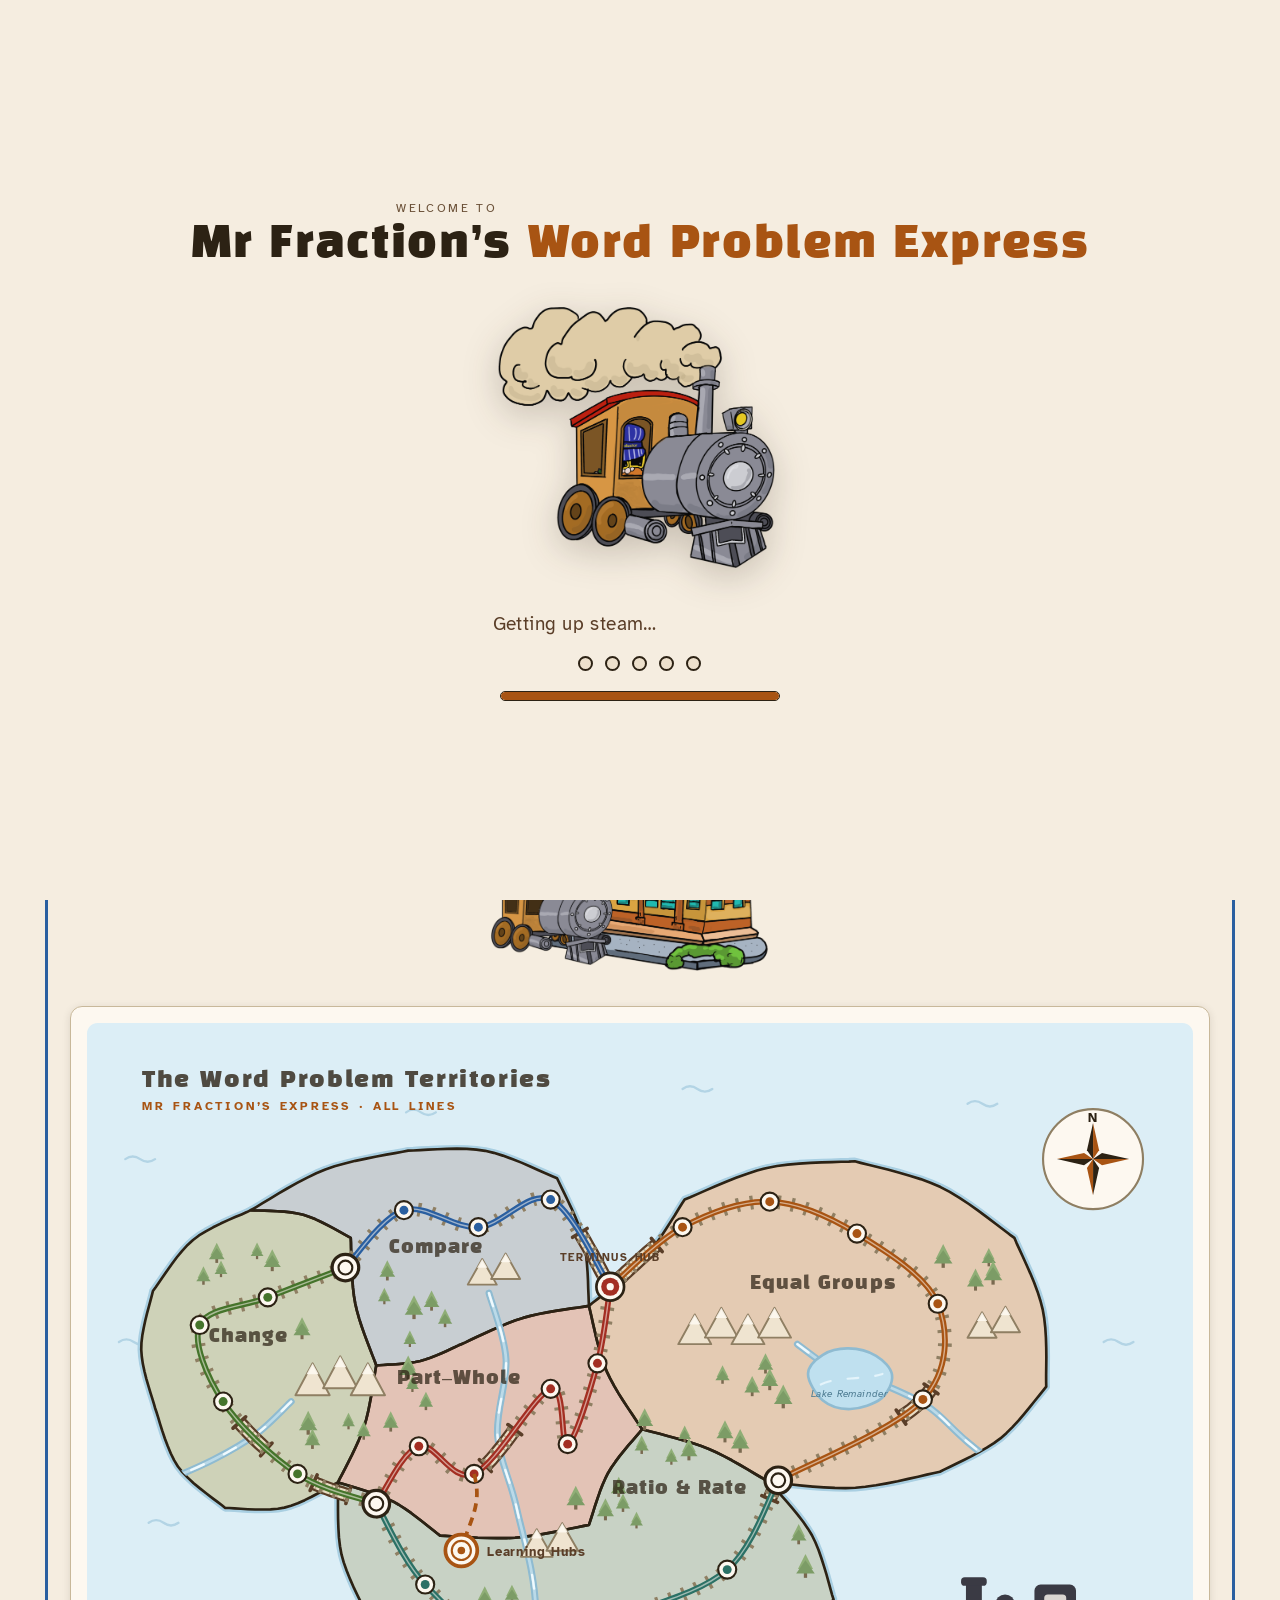
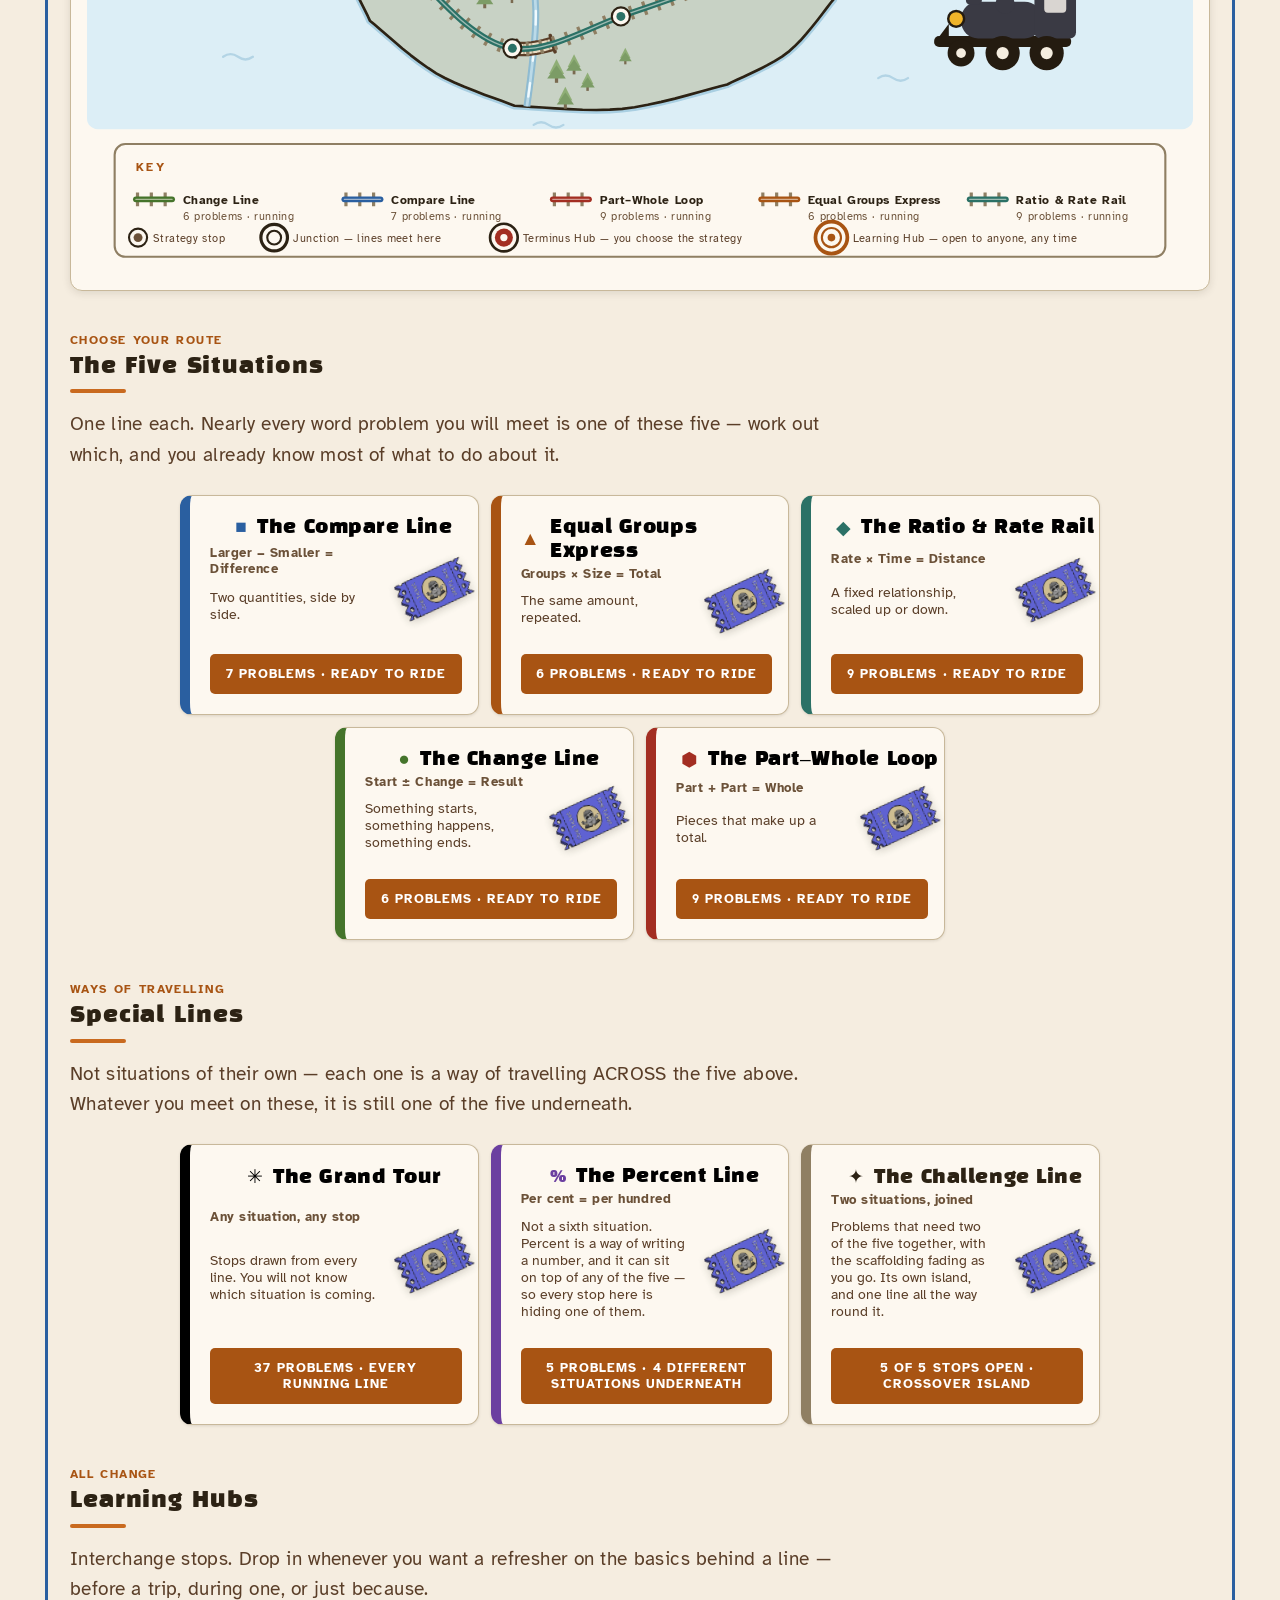
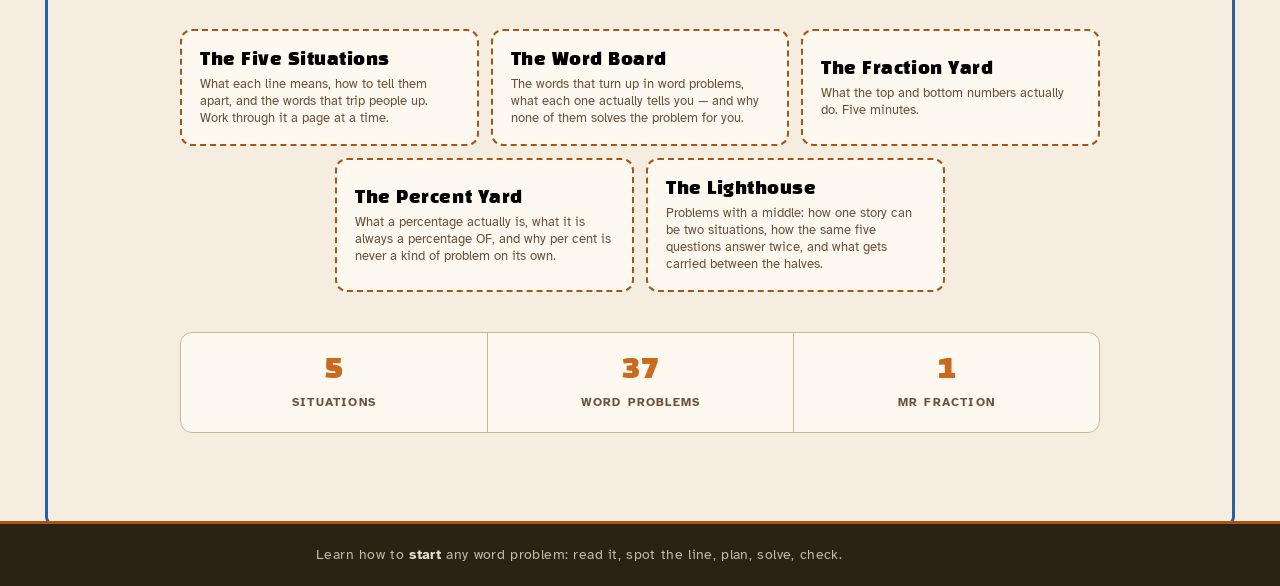
==== commit 2f7102d0: "A loading bar that measures the real wait, and the seventh card gets its ticket THE CHALLENGE LINE H" ====
--- a/index.html
+++ b/index.html
@@ -38,6 +38,15 @@
     <div class="load-dots" aria-hidden="true">
       <span></span><span></span><span></span><span></span><span></span>
     </div>
+    <!-- THE PROGRESS BAR, from the sister site's `.loading-bar-wrap`.
+         The five lamps say something is happening; nothing said how far along
+         it was. This does, and it is driven by the two things that actually
+         gate dismissal - see `#load-bar` in app.js. It is not a fake bar on a
+         timer: it measures the real wait, and it reaches 100% at the moment
+         the loader clears rather than before it. -->
+    <div class="load-bar-wrap">
+      <div class="load-bar-fill" id="load-bar"></div>
+    </div>
   </div>
 </div>
 
@@ -185,6 +194,7 @@
 <script src="assets/js/testtrack.js"></script>
 <script src="assets/js/scene.js"></script>
 <script src="assets/js/ratio-scenes.js"></script>
+<script src="assets/js/challenge-scenes.js"></script>
 <script src="assets/js/change-scenes.js"></script>
 <script src="assets/js/compare-scenes.js"></script>
 <script src="assets/js/groups-scenes.js"></script>
--- a/assets/css/app.css
+++ b/assets/css/app.css
@@ -1123,10 +1123,77 @@
 .rsc-sway { transform-origin: 50% 100%; animation: rsc-sway 3.6s ease-in-out infinite; animation-delay: calc(var(--i) * .45s); }
 @keyframes rsc-sway { 0%,100% { transform: rotate(-4deg); } 50% { transform: rotate(4deg); } }
 
+/* ---------- The Lighthouse: colour-coding the two halves ----------
+   TWO ROLE COLOURS, AND THEY ARE DELIBERATELY NONE OF THE SIX LINE COLOURS.
+   `--xo-a` and `--xo-b` mean FIRST HALF and SECOND HALF. They do not mean
+   Compare, or Ratio, or any other situation, and that distinction is the whole
+   reason they are new values rather than two `--line-*` tokens.
+
+   Colouring a generic crossover diagram in, say, compare-blue and ratio-teal
+   would teach that a crossover IS those two — a rule of the form "see this,
+   go there", which is the tier-3 lie this site exists to break, and it would
+   be wrong on five of the seven island problems. `lighthouse.js` says in its
+   own header that the diagrams never name which two situations are joined.
+
+   They are also off the line palette so that neither can be read as a schema a
+   student already knows: the six hues in use are green, blue, orange, teal,
+   red and violet, and these two are a slate and a plum. Nothing here touches
+   `--line-*`, so the open palette decision in ROADMAP §5b is untouched.
+
+   COLOUR IS NEVER THE ONLY SIGNAL. Every half in every diagram below also
+   carries a word ("first part", "the rest") and a shape difference (solid
+   versus dashed), because a diagram that only works in colour does not work.
+   WCAG 1.4.1, and the same discipline `[data-half]` already follows. */
+.hub-art { --xo-a: #3D5A73; --xo-b: #7B3F63; }
+
+/* A CHECKLIST BEING TICKED — and the reason it is a whole animation rather
+   than five static ticks is that the ORDER is the lesson: you run the five
+   questions down the list, and then you run them again on the other half.
+   `--i` staggers the rows; `--ph` offsets the second pass, so one list
+   finishes before the other starts and the two are never both mid-run. */
+.rsc-tick {
+  opacity: 1; transform-origin: 50% 50%;
+  animation: rsc-tick 5.6s ease-in-out infinite;
+  animation-delay: calc(var(--i, 0) * .24s + var(--ph, 0s));
+}
+@keyframes rsc-tick {
+  0%, 2%    { opacity: 0; transform: scale(.5); }
+  8%        { opacity: 1; transform: scale(1.18); }
+  12%, 44%  { opacity: 1; transform: scale(1); }
+  50%, 100% { opacity: 0; transform: scale(.5); }
+}
+
+/* The band behind whichever half is being read right now. Low opacity on
+   purpose: it marks which column is live without competing with the ticks. */
+.rsc-glow { opacity: .16; animation: rsc-glow 5.6s ease-in-out infinite; animation-delay: var(--ph, 0s); }
+@keyframes rsc-glow { 0%, 2% { opacity: 0; } 8%, 44% { opacity: .16; } 50%, 100% { opacity: 0; } }
+
+/* The transfer crossing the seam. It leaves the first half only after that
+   half has been read, which is why it starts at 8% and not at 0. */
+.rsc-token { animation: rsc-token 5.6s ease-in-out infinite; }
+@keyframes rsc-token {
+  0%, 8%    { transform: translateX(0); opacity: 0; }
+  14%       { transform: translateX(14px); opacity: 1; }
+  46%, 100% { transform: translateX(64px); opacity: 1; }
+}
+
+.rsc-pulse { animation: rsc-pulse 2.6s ease-in-out infinite; }
+@keyframes rsc-pulse { 0%, 100% { opacity: .5; } 50% { opacity: 1; } }
+
 @media (prefers-reduced-motion: reduce) {
   /* Frozen, not emptied. Everything is placed where it reads as a finished
      picture: sheets out of the slot, streams mid-air, contents in the urn. */
   .rsc-svg [class*="rsc-"] { animation: none !important; }
+  /* A frozen checklist is simply RUN — every box ticked, on both halves. That
+     is the true still of "the same five questions, answered twice"; a
+     half-ticked list would be a picture of an interrupted read. Both bands
+     show, because with no motion there is no "current" column to mark. */
+  .rsc-tick { opacity: 1; transform: none; }
+  .rsc-glow { opacity: .16; }
+  /* The transfer frozen has ARRIVED. Caught mid-flight it would show a number
+     belonging to neither half, which is the one thing this picture denies. */
+  .rsc-token { transform: translateX(64px); opacity: 1; }
+  .rsc-pulse { opacity: 1; }
   .rsc-sheet { opacity: 1; }
   .rsc-sheet:nth-of-type(1) { transform: translateX(0); }
   .rsc-drop  { opacity: 1; transform: translateY(10px); }
@@ -1595,6 +1662,33 @@
   60%       { background: var(--lamp);      transform: scale(1); }
 }
 
+/* ---------- The loading bar, from the sister site's `.loading-bar-wrap` ----------
+   The Factory's is a 280x8 track with an `--orange` fill and a `width` transition,
+   and it is the one thing its loader has that this one did not: five lamps say
+   SOMETHING is happening, and nothing said how far. The track takes a border
+   here because this site's cream-mid on cream is a fainter step than the
+   Factory's #DDD0BA on white and the empty state needs an edge to read as a
+   track rather than as a smudge. */
+.load-bar-wrap {
+  width: min(280px, 70vw); height: 10px;
+  margin: calc(var(--su) * 2.5) auto 0;
+  background: var(--cream-mid);
+  border: 1.5px solid var(--ink);
+  border-radius: 999px;
+  overflow: hidden;
+}
+.load-bar-fill {
+  width: 0; height: 100%;
+  background: var(--orange-deep);
+  border-radius: 999px;
+  transition: width .3s ease;
+}
+/* Reduced motion keeps the BAR and drops the tween. The width still reports
+   real progress — that is information, not decoration, and removing it would
+   take the loader back to having nothing that says how far along it is. It
+   simply steps rather than slides. */
+@media (prefers-reduced-motion: reduce) { .load-bar-fill { transition: none; } }
+
 .load-sub { animation: load-breathe 3.6s ease-in-out infinite; }
 /* THE FLOOR IS .8, NOT .55, AND IT IS A CONTRAST FIX RATHER THAN A TASTE ONE.
    `--ink-mid` on `--cream` is 8.39:1 at full opacity. Faded to .55 it composites
@@ -2682,13 +2776,91 @@
    afterthought rather than a peer. An explicit column count cannot do that:
    two abreast by default (four hubs make a clean 2x2), all in a single row on a
    wide screen, one per row on a phone. */
+/* AND THEN A FIFTH HUB ARRIVED AND DID EXACTLY THAT ANYWAY — 2026-08-16.
+   `repeat(4, 1fr)` was written when there were four hubs, so The Lighthouse
+   rendered FOUR ACROSS AND ONE ORPHANED, left-aligned under the first card:
+   measured at 1280px, four cards at y2757 and one at y2959, x239. The rule
+   above says in its own words that this is the thing it exists to prevent. A
+   fixed column count does not prevent a stray, it just picks which count of
+   items produces one — the defect class this project files under
+   "discovered, not listed".
+
+   SO IT IS THE SIX-TRACK GRID THE LINE CARDS ALREADY USE, and the selectors
+   below are self-limiting for the reason that one is: they name a shape by a
+   property only that shape has, so a list of a different length does not match
+   and falls back to a clean row rather than being mis-laid-out.
+
+   It also puts the hub cards on the SAME six tracks, the same 920px column and
+   the same 900px breakpoint as `.map-lines-five` above them, so on the map the
+   two groups' card edges line up down the page instead of being two grids that
+   happen to sit near each other. */
+/* FOUR TRACKS, CARDS SPANNING TWO — so "two abreast" and "a centred odd one"
+   are both expressible. A plain `repeat(2, 1fr)` cannot centre anything,
+   because there is no half-column to offset by; that is why five hubs came out
+   2 + 2 + 1-hard-left in the 620–899 band. */
 .hub-list {
   list-style: none; padding: 0; margin: 0 auto;
-  display: grid; grid-template-columns: repeat(2, 1fr);
+  display: grid; grid-template-columns: repeat(4, 1fr);
   align-items: stretch; gap: calc(var(--su) * 1.5);
 }
-@media (min-width: 1040px) { .hub-list { grid-template-columns: repeat(4, 1fr); } }
-@media (max-width: 620px)  { .hub-list { grid-template-columns: 1fr; } }
+.hub-list > li { grid-column: span 2; }
+
+/* THE MIDDLE BAND, and it is scoped to the band on purpose. `:nth-child(odd)`
+   combined with `:last-child` is true of the final card only when the count is
+   odd — five hubs, or the island's one — and false for an even count, which
+   stays a clean 2×N. Confining it between the two breakpoints keeps it from
+   fighting the six-track rules below, where item five must be allowed to flow
+   to column four rather than being pinned to column two. */
+@media (min-width: 621px) and (max-width: 899px) {
+  .hub-list > li:nth-child(odd):last-child { grid-column: 2 / span 2; }
+}
+
+@media (min-width: 900px) {
+  .hub-list {
+    grid-template-columns: repeat(6, 1fr);
+    width: min(920px, 100%);
+    /* `max-width: none` IS LOAD-BEARING, and without it this rule was a lie.
+       The global `ul, ol { max-width: var(--measure) }` caps every list at the
+       64ch reading measure — 788px — so `width: min(920px, 100%)` resolved to
+       788 and the hub cards sat 132px narrower than the line cards they were
+       supposed to line up with. Measured 2026-08-16: hub list 788 against the
+       card grids' 920. A reading measure is right for prose and wrong for a
+       row of buttons. */
+    max-width: none;
+    margin-inline: auto;
+  }
+  .hub-list > li { grid-column: span 2; }
+
+  /* THREE THEN TWO, CENTRED. `:nth-child(4):nth-last-child(2)` matches the
+     fourth item only when it is also second from last — true of a five-item
+     list and of nothing else. Five hubs today; a sixth makes a clean 3+3 and
+     this rule simply stops applying. */
+  .hub-list > li:nth-child(4):nth-last-child(2) { grid-column: 2 / span 2; }
+
+  /* A TRAILING SINGLE CARD IS CENTRED RATHER THAN LEFT IN COLUMN ONE.
+     `:nth-child(4):last-child` is the four-hub case (3 + 1). Without it, going
+     back to four hubs would reinstate the very orphan described above. */
+  .hub-list > li:nth-child(4):last-child { grid-column: 3 / span 2; }
+
+  /* THE ISLAND'S HUB LIST HOLDS EXACTLY ONE CARD — The Lighthouse — and it was
+     landing in column one of a four-column grid, hard left under a centred
+     heading. `:first-child:last-child` is true only of a one-item list, so this
+     centres that card and can never touch a longer one. */
+  .hub-list > li:first-child:last-child { grid-column: 3 / span 2; }
+}
+/* ONE PER ROW ON A PHONE — and the span has to be UNDONE, not just the track
+   count changed. A `grid-column: span 2` left in place against a single-track
+   grid makes the browser generate an implicit second column to satisfy the
+   span, which is a silent horizontal overflow on the narrowest screen there
+   is. */
+@media (max-width: 620px) {
+  .hub-list { grid-template-columns: 1fr; }
+  .hub-list > li,
+  .hub-list > li:nth-child(odd):last-child,
+  .hub-list > li:nth-child(4):nth-last-child(2),
+  .hub-list > li:nth-child(4):last-child,
+  .hub-list > li:first-child:last-child { grid-column: auto; }
+}
 .hub-list > li { display: flex; }
 .hub-list .hub-card { height: 100%; }
 .hub-card {
@@ -2703,6 +2875,119 @@
 .hub-card:hover { background: #FCF3E4; transform: translateY(-2px); box-shadow: 0 5px 14px var(--shadow-lift); }
 .hub-card strong { display: block; font-family: var(--font-display); font-weight: 400; letter-spacing: .03em; font-size: 1.08rem; }
 .hub-card small { color: var(--ink-muted); display: block; margin-top: 4px; }
+
+/* ---------- The map's hero, ported from the sister site ----------
+   The Factory opens its home page at 52px: a tracked eyebrow with a rule, a
+   two-tone display line, then a short intro. This site's map opened at 22.4px
+   — its largest type was a section heading — so the eye had nowhere to land,
+   and once the offer strip went in at the foot of the page the biggest thing
+   on the screen was the LAST thing on it.
+
+   THE PALETTE NEEDED NO TRANSLATION AGAIN. The Factory's heading is #2C2214
+   with a #C96A1F accent word over a #5A3E28 intro; those are `--ink`,
+   `--orange` and `--ink-mid` here, exactly.
+
+   WHAT IS NOT PORTED: the Factory floats a 280px gear behind this text,
+   spinning on a 35s loop. THEME §3.3 bans decorative animation near reading
+   content, and the exception carved for scenes that ARE the problem does not
+   cover a background gear. ROADMAP §5 already recorded that the gears were
+   never imported; this is the first place one would have been.
+
+   UPPERCASE IN CSS, NOT IN THE MARKUP. The Factory types its heading in
+   capitals in the source. Set that way, some screen readers spell a short
+   all-caps word letter by letter; `text-transform` leaves the accessible name
+   as ordinary sentence case and changes only what is drawn. */
+.home-hero { margin: 0 0 calc(var(--su) * 4); }
+.home-eyebrow {
+  display: flex; align-items: center; gap: calc(var(--su) * 1.5);
+  font-family: var(--font-body); font-size: 12px; font-weight: 700;
+  letter-spacing: .2em; text-transform: uppercase; color: var(--ink-muted);
+  margin: 0 0 calc(var(--su) * 1.5); max-width: none;
+}
+.home-eyebrow-line { display: block; width: 44px; height: 3px; flex: none; background: var(--orange); border-radius: 2px; }
+.home-heading {
+  font-family: var(--font-display); font-weight: 400;
+  /* Fluid rather than a breakpoint step: at a fixed 52px this line overflows
+     a 320px screen, and the wrap point matters more than the size does. */
+  font-size: clamp(28px, 5.2vw, 52px);
+  line-height: 1.04; letter-spacing: .04em; text-transform: uppercase;
+  color: var(--ink); margin: 0 0 calc(var(--su) * 2); max-width: none;
+}
+.home-heading-accent { color: var(--orange); }
+.home-intro { font-size: 1rem; color: var(--ink-mid); max-width: var(--measure); margin: 0; }
+
+/* ---------- The offer strip, ported from the sister site ----------
+   Mr. Fraction Factory closes its home page with three boxes — 5 STATIONS,
+   ∞ FRACTIONS TO EXPLORE, 1 MR. FRACTION — saying what the place holds in the
+   fewest words it can. This site ended on a list of hubs and stopped.
+
+   THE PALETTE NEEDED NO TRANSLATION, which is the strongest evidence yet that
+   these two really are one design system: the Factory's strip is #FDF8F0 on a
+   #C8B89A border with #C96A1F numerals, and those are this site's
+   `--cream-light`, `--border` and `--orange` to the byte. The display face is
+   Black Han Sans in both, and it is already self-hosted here.
+
+   TWO THINGS ARE DELIBERATELY NOT COPIED, and they are the standing caveat in
+   ROADMAP's sister-site section — match the look, not a rule this site holds
+   and the Factory does not:
+
+   1. THE LABEL COLOUR. The Factory sets `.stat-label` to #A08060 at 11px,
+      which measures 3.45:1 on this cream — under the 4.5 that size needs.
+      `--ink-muted` measures 6.95:1, and the label is 12px here. Both numbers
+      taken off the rendered page, not from the spec.
+   2. THE NUMERAL SIZE IS LOAD-BEARING, not decorative. `--orange` on
+      `--cream-light` measures 3.57:1, which passes as LARGE text and fails as
+      normal text. At 2rem it is large by a wide margin — but anyone shrinking
+      these numerals below 24px breaks AA doing it, and the number would look
+      fine the whole time. Same lesson the Platform Check's "you are here" row
+      taught: a threshold is a claim about how something RENDERS. */
+.stats-strip {
+  list-style: none; padding: 0;
+  display: grid; grid-template-columns: repeat(3, 1fr);
+  background: var(--cream-light);
+  border: 1px solid var(--border);
+  border-radius: var(--radius);
+  /* CENTRED, AND ON THE SAME COLUMN AS EVERYTHING ABOVE IT. As first written
+     this had side margins of 0 and inherited the global `ul` reading-measure
+     cap, so it came out 788px wide and left-aligned inside a 1140px parent —
+     measured at centre 456 while the hero, the explainer, both card grids and
+     the hub list all sit at 633. It was the only block on the map that was not
+     centred, and being a bordered box made that obvious in a way a paragraph
+     would not have been. */
+  width: min(920px, 100%);
+  max-width: none;
+  margin: calc(var(--su) * 5) auto calc(var(--su) * 2);
+}
+.stat-item {
+  display: flex; flex-direction: column; align-items: center; justify-content: center;
+  padding: calc(var(--su) * 2.5); text-align: center;
+}
+/* THREE SECTIONS, SPLIT. The Factory runs its three cells together with
+   nothing between them, which works there because they are one strip of
+   trivia. Here they are three separate claims about what the site holds, and
+   a rule between them says so. `+` rather than a border on every item, so the
+   outer edges stay the container's own 1px and do not double up. */
+.stat-item + .stat-item { border-left: 1px solid var(--border); }
+.stat-value {
+  font-family: var(--font-display); font-weight: 400;
+  font-size: 2rem; line-height: 1.05; letter-spacing: .01em;
+  color: var(--orange);
+}
+.stat-label {
+  margin-top: 6px;
+  font-size: 12px; font-weight: 700; text-transform: uppercase; letter-spacing: .1em;
+  color: var(--ink-muted);
+}
+/* Stacked, the three need a line between them: the Factory's version relies on
+   sitting side by side to read as three things, and that stops being true the
+   moment they are in a column. */
+@media (max-width: 620px) {
+  .stats-strip { grid-template-columns: 1fr; }
+  /* The divider has to TURN, not just appear. Left in place on a stacked
+     column it draws a 1px stub down the left edge of every box but the first,
+     which reads as a rendering fault rather than as a separator. */
+  .stat-item + .stat-item { border-left: 0; border-top: 1px solid var(--border); }
+}
 
 /* Section headings on the map */
 .section-head { margin: calc(var(--su) * 5) 0 calc(var(--su) * 2); }
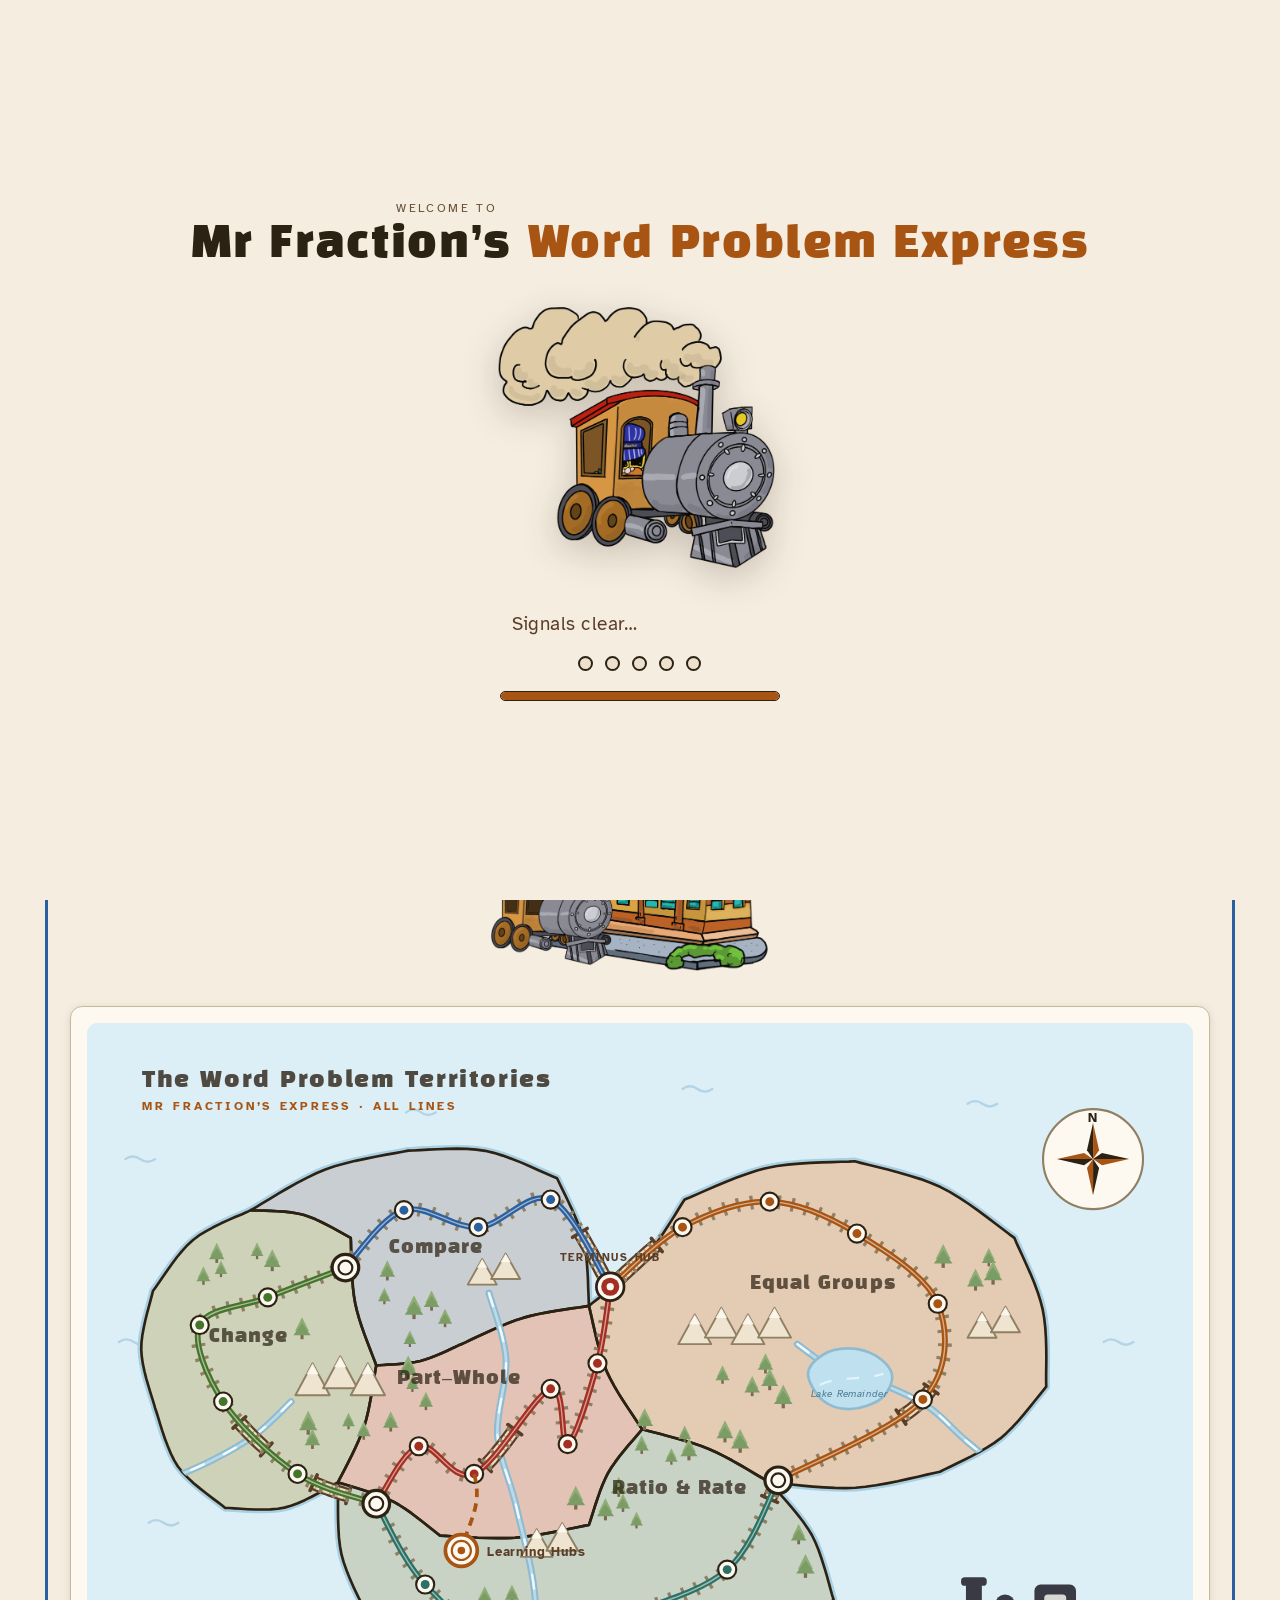
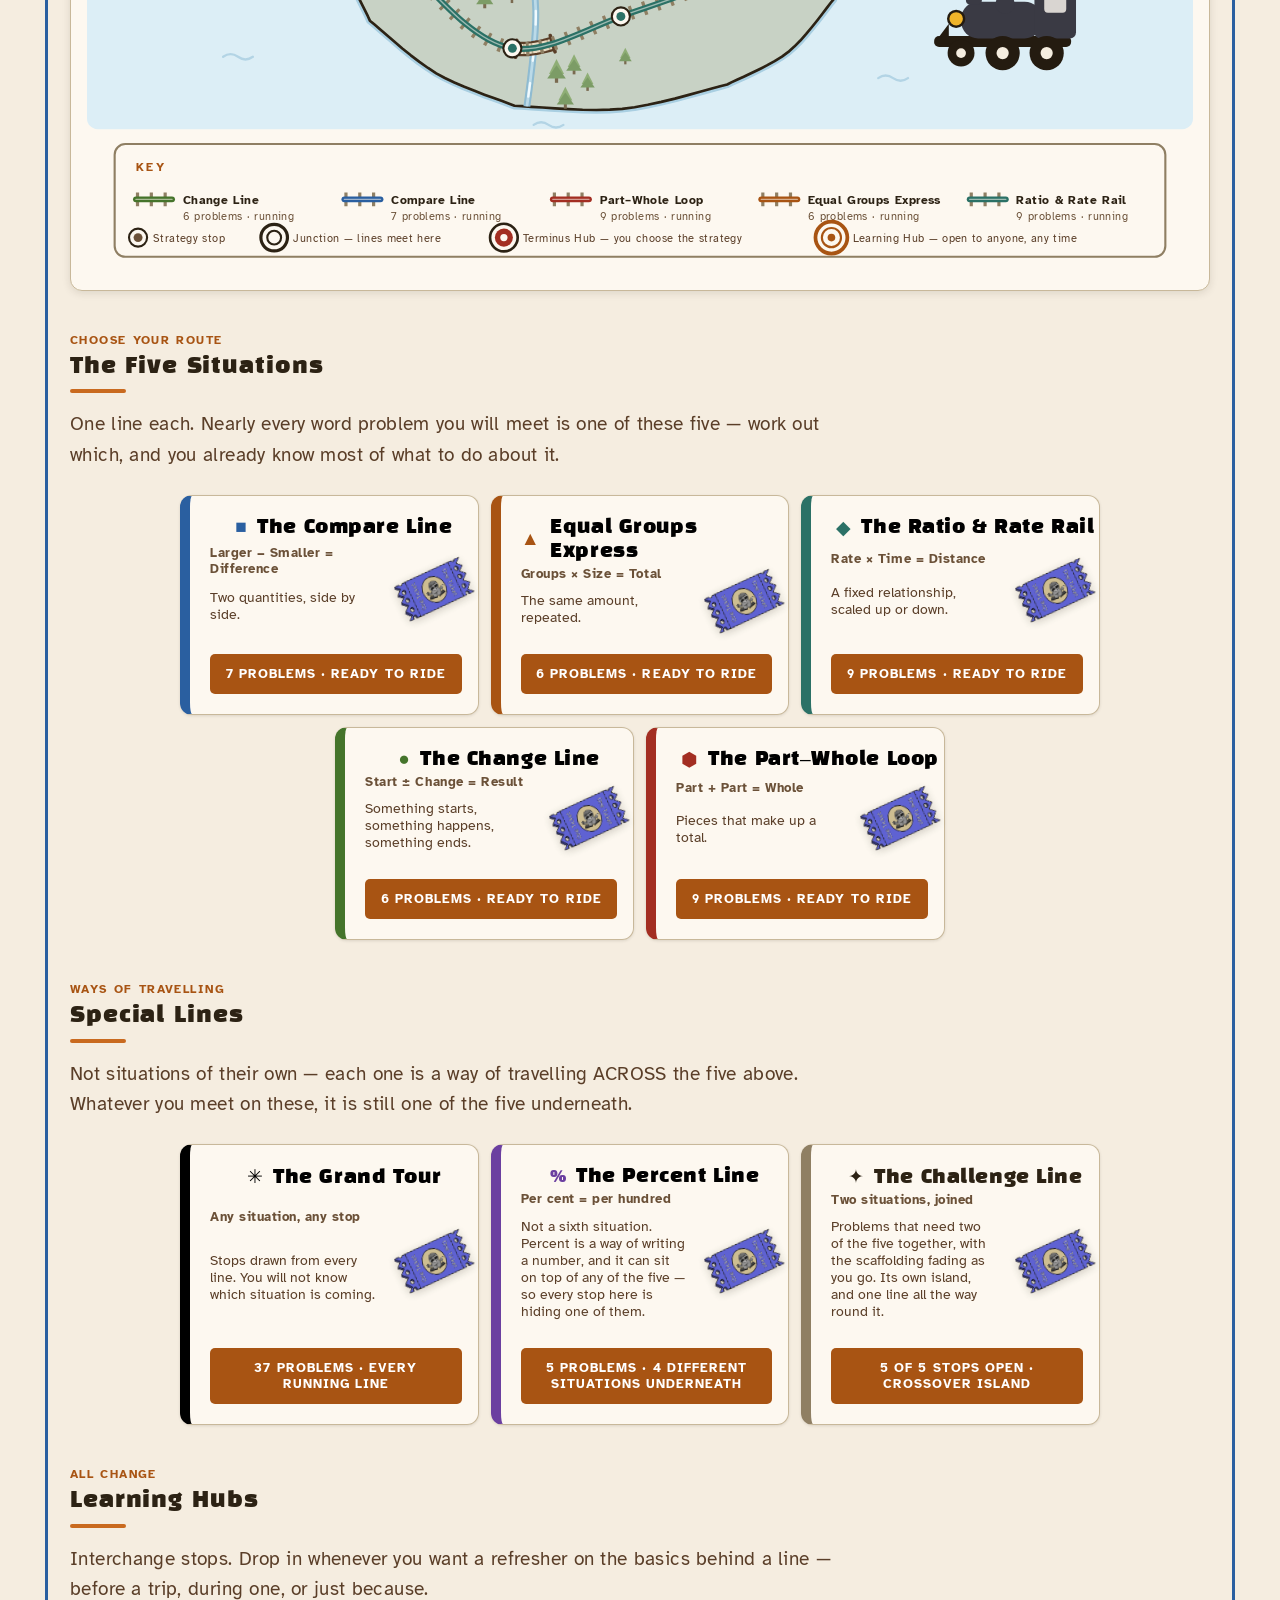
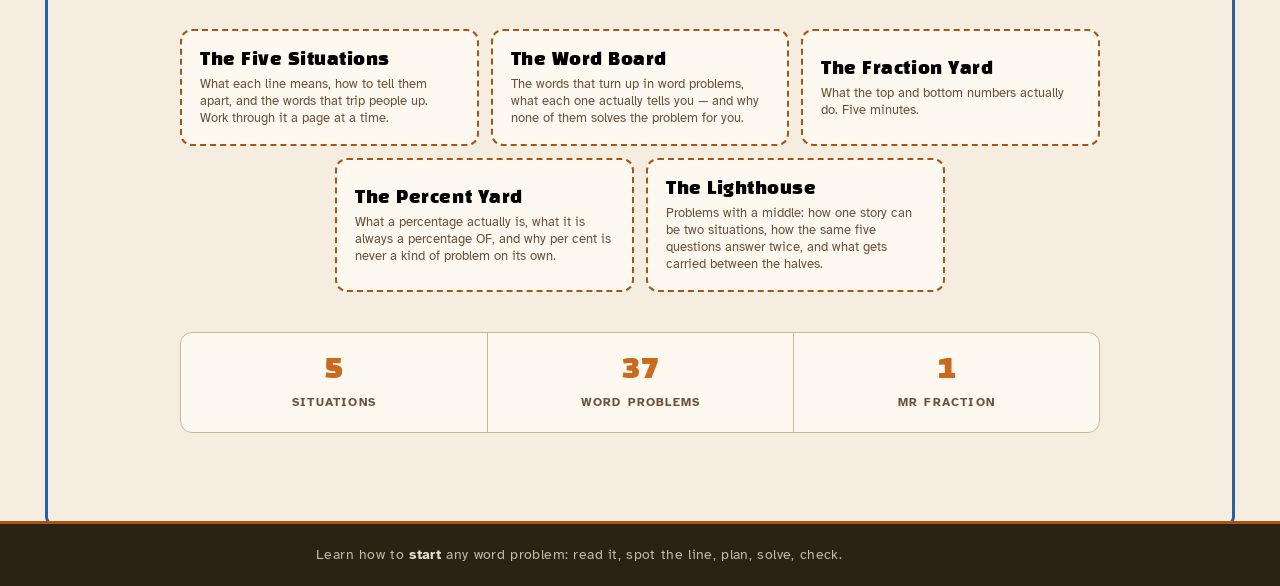
==== commit 746b8fa6: "Build the estimate gate: a band on a line, a field beside it, and ink ROADMAP §8, designed in `docs/" ====
--- a/index.html
+++ b/index.html
@@ -248,6 +248,8 @@
 <script src="assets/js/hub.js"></script>
 <script src="assets/js/a11y.js"></script>
 <script src="assets/js/selector.js"></script>
+<!-- Before stations.js: `phPlan` calls Estimate.html/wire at render time. -->
+<script src="assets/js/estimate.js"></script>
 <script src="assets/js/stations.js"></script>
 <script src="assets/js/app.js"></script>
 </body>
--- a/assets/css/app.css
+++ b/assets/css/app.css
@@ -2989,6 +2989,94 @@
   .stat-item + .stat-item { border-left: 0; border-top: 1px solid var(--border); }
 }
 
+/* ---------- The estimate gate: a band on a line, a field, and ink ----------
+   `ROADMAP` §8 and `docs/ESTIMATE-INPUT.md`. The brief was that estimating and
+   calculating should not look alike — the hand for a guess, the keyboard for a
+   result — so this side is paper: soft edges, a drawn rule, no machined box.
+
+   THE TYPED FIELD SITS BESIDE THE LINE, never behind a toggle (user,
+   2026-08-16). For most students it is an alternative; for some it is the only
+   door, and a door behind a toggle reads as the back way in. It gets equal
+   width and equal weight here for that reason. */
+.est-wrap {
+  display: grid; gap: calc(var(--su) * 3);
+  grid-template-columns: 1fr;
+  margin: calc(var(--su) * 2) 0 calc(var(--su) * 3);
+}
+@media (min-width: 760px) { .est-wrap { grid-template-columns: 1.15fr 1fr; align-items: start; } }
+
+.est-lead { font-weight: 700; margin: 0 0 calc(var(--su) * 1.5); }
+
+/* The rail is drawn, not boxed — a pencil line across the page. */
+.est-track {
+  position: relative; height: 54px; cursor: crosshair;
+  /* Only the track: `touch-action: none` on anything larger stops the page
+     scrolling on a phone. */
+  touch-action: none;
+  border-radius: var(--radius-sm);
+}
+.est-track:focus-visible { outline: 3px solid var(--orange-deep); outline-offset: 4px; }
+.est-rail {
+  position: absolute; left: 6%; right: 6%; top: 50%; height: 4px; transform: translateY(-50%);
+  background: var(--ink); border-radius: 999px; opacity: .85;
+}
+.est-band {
+  position: absolute; top: 50%; height: 26px; transform: translateY(-50%);
+  background: var(--orange); opacity: .34; border-radius: 6px; pointer-events: none;
+}
+.est-thumb {
+  position: absolute; top: 50%; width: 26px; height: 34px; margin-left: -13px;
+  transform: translateY(-50%); padding: 0; cursor: grab;
+  background: var(--cream-light); border: 2.5px solid var(--ink); border-radius: 5px;
+  box-shadow: 0 2px 0 var(--shadow);
+}
+.est-thumb:focus-visible { outline: 3px solid var(--orange-deep); outline-offset: 3px; }
+/* THE HIT AREA IS 44px, THE DRAWN THUMB IS NOT. Measured at 26x34 when first
+   built, against the 44x44 floor this site claims in its own README — and a
+   thumb is the worst place on the page to miss it, because dragging is the
+   whole interaction. The drawn size stays small so the line still reads as a
+   pencil mark rather than a widget; only the target grows. */
+.est-thumb::before {
+  content: ''; position: absolute; top: 50%; left: 50%;
+  width: 44px; height: 44px; transform: translate(-50%, -50%);
+}
+.est-thumb::after {
+  content: ''; position: absolute; left: 50%; top: 6px; bottom: 6px; width: 2px;
+  margin-left: -1px; background: var(--ink); opacity: .55;
+}
+
+.est-ticks { position: relative; height: 20px; margin-top: -6px; }
+.est-tick { position: absolute; transform: translateX(-50%); font-size: 12px; color: var(--ink-muted); }
+.est-tick::before {
+  content: ''; display: block; width: 2px; height: 6px; margin: 0 auto 2px;
+  background: var(--border-strong);
+}
+/* The three between the ends carry no number — see the leak note in
+   `estimate.js`. They are shorter so they read as minor marks rather than as
+   labels whose text failed to render. */
+.est-tick-minor::before { height: 4px; opacity: .6; }
+.est-read { margin: calc(var(--su) * 1.5) 0 0; color: var(--ink-mid); min-height: 1.6em; }
+
+/* THE SCRATCH PAD. Never parsed, never graded, never required — committing an
+   estimate must not depend on a single mark. It is `aria-hidden` in the markup
+   and out of the tab order, because it carries nothing anybody downstream
+   reads and a keyboard equivalent would draw nothing. */
+.est-pad-wrap { margin-top: calc(var(--su) * 2); }
+.est-pad-head {
+  display: flex; align-items: center; justify-content: space-between; gap: var(--su);
+  font-size: 12px; color: var(--ink-muted); margin-bottom: 4px;
+}
+.est-clear {
+  font: inherit; font-size: 11px; cursor: pointer; padding: 2px 10px;
+  background: var(--cream-light); border: 1.5px solid var(--border-strong); border-radius: 999px;
+  color: var(--ink-mid);
+}
+.est-pad {
+  display: block; width: 100%; height: 130px; touch-action: none; cursor: crosshair;
+  background: var(--cream-light);
+  border: 2px dashed var(--border-strong); border-radius: var(--radius-sm);
+}
+
 /* Section headings on the map */
 .section-head { margin: calc(var(--su) * 5) 0 calc(var(--su) * 2); }
 .section-head:first-of-type { margin-top: 0; }
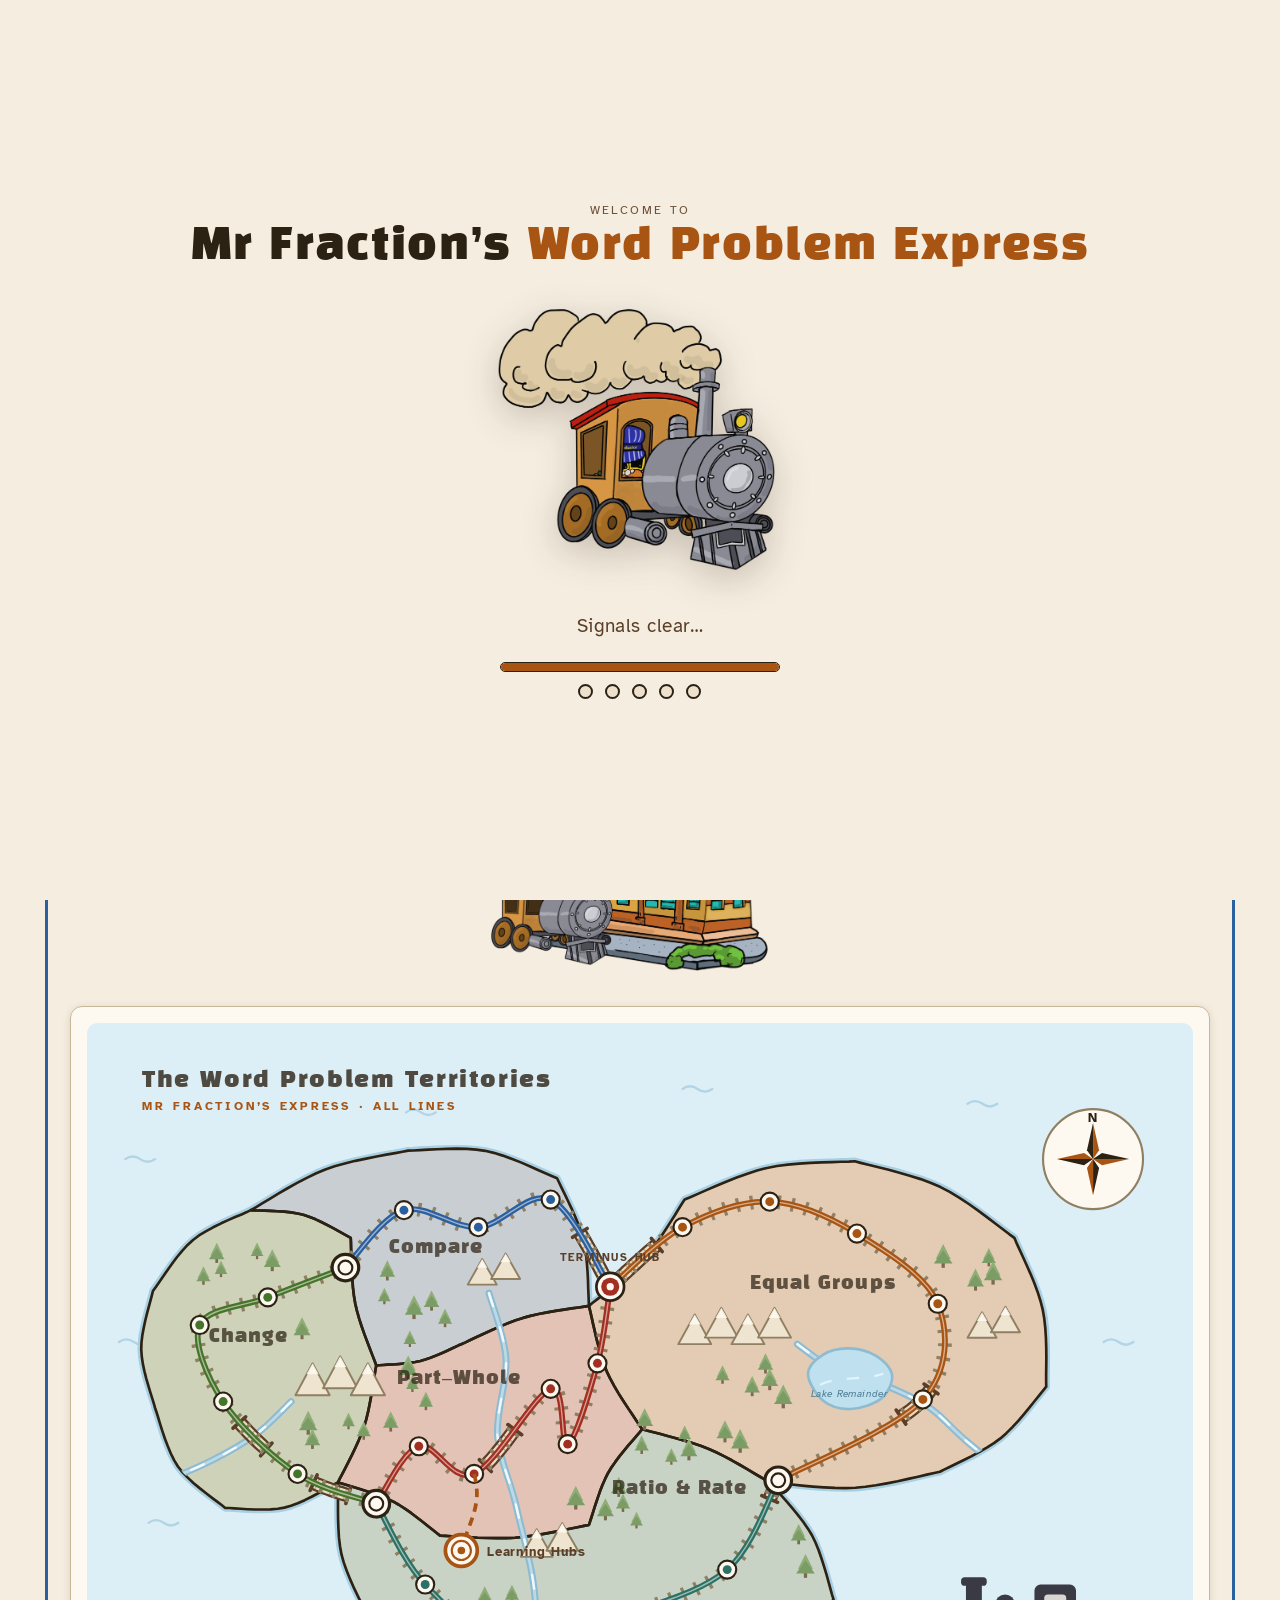
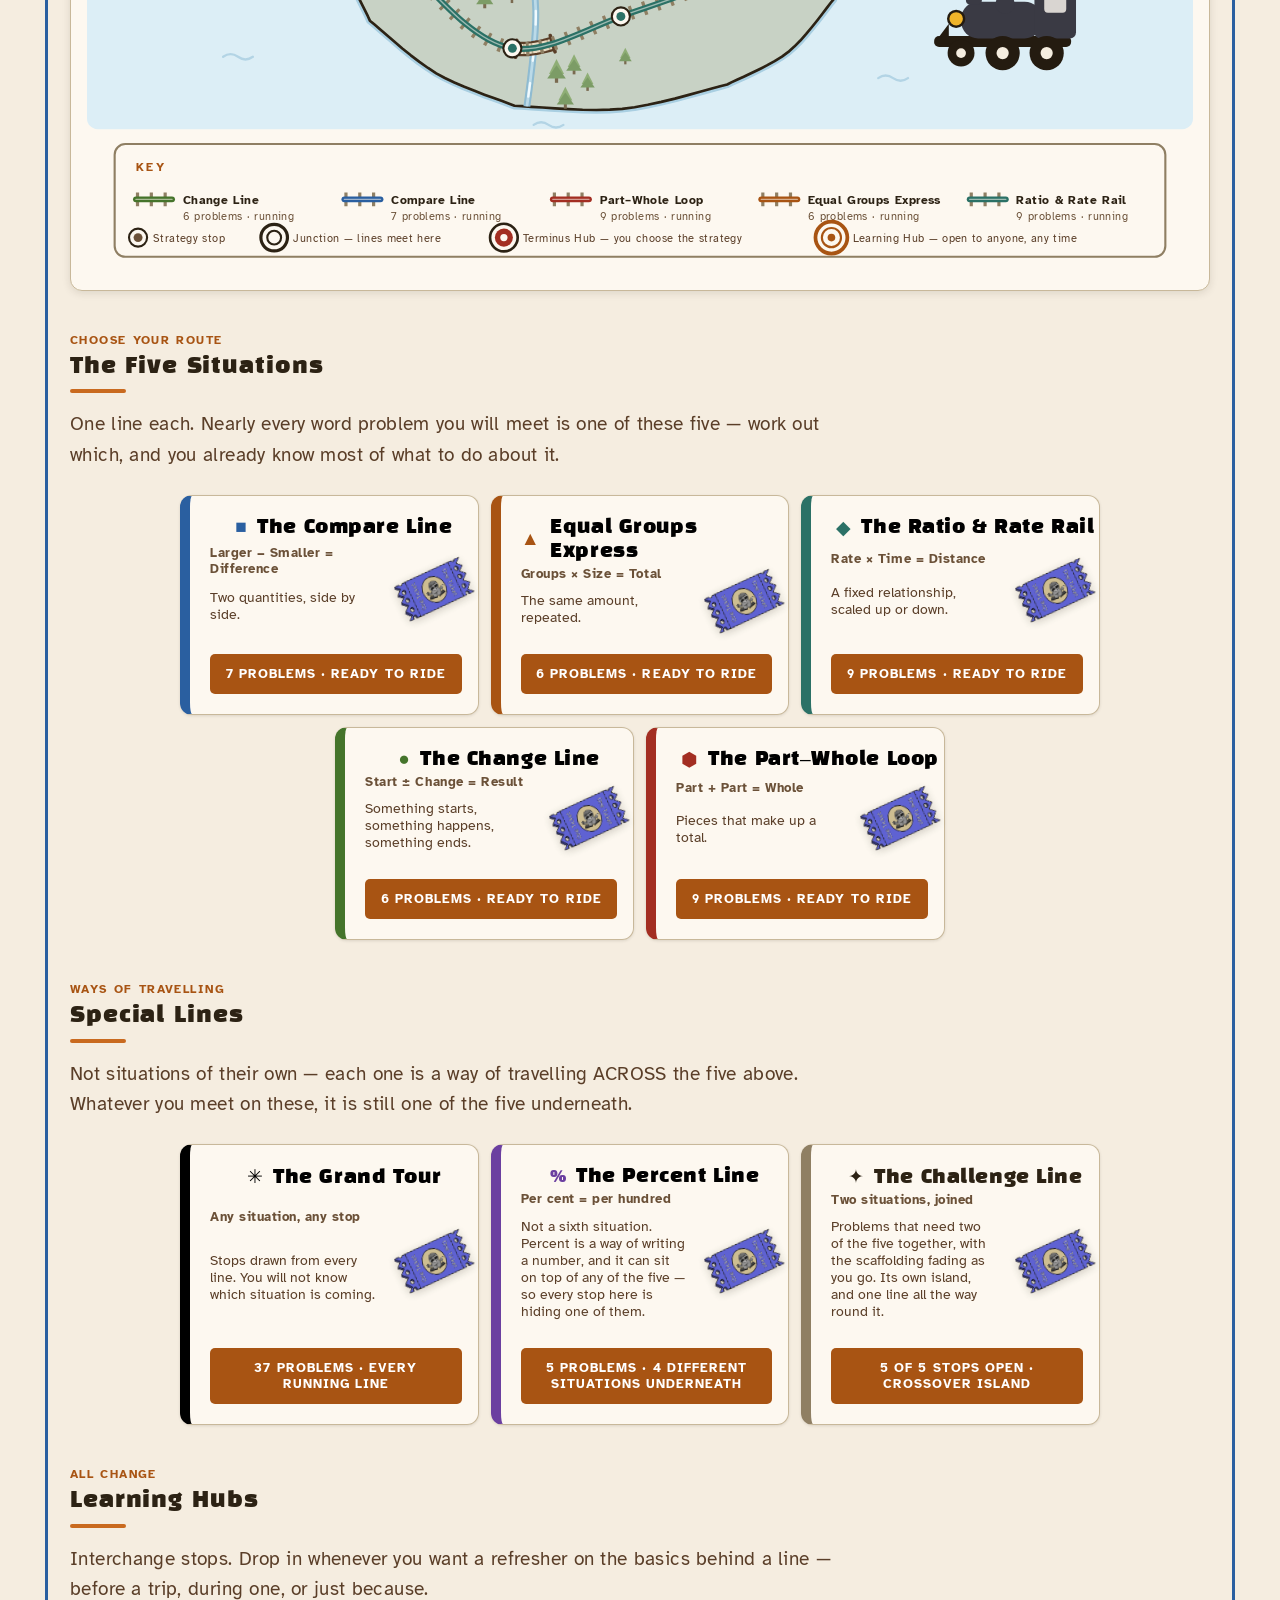
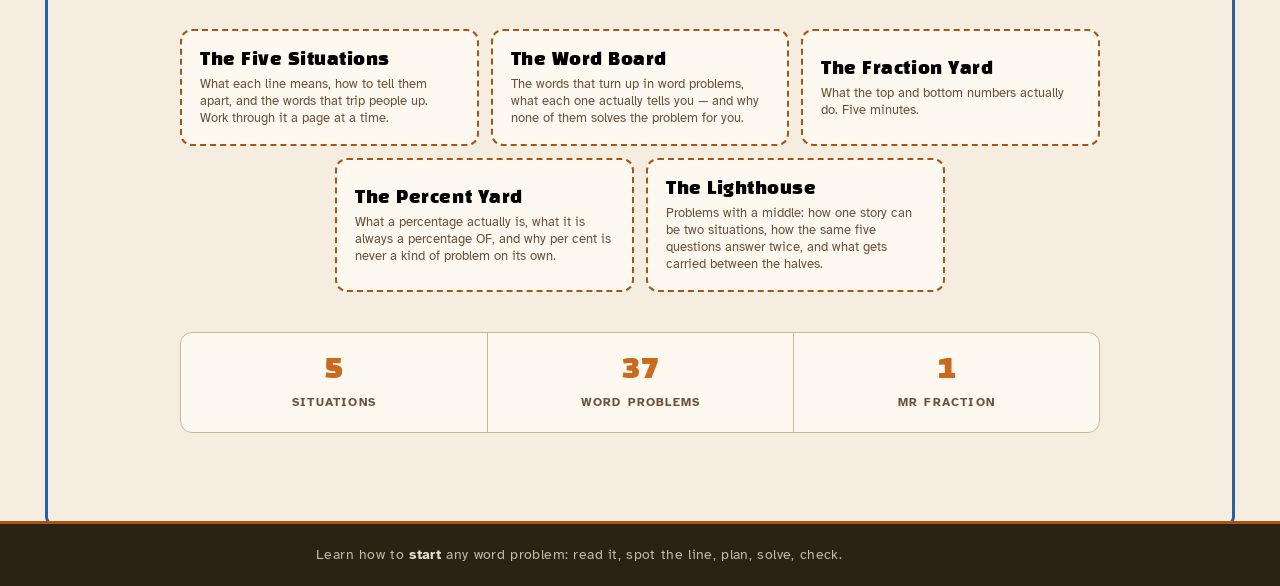
==== commit 507ce3eb: "Align the slider to its own rail, and a scratch pad in the Engine Room Four things from the user, 20" ====
--- a/index.html
+++ b/index.html
@@ -35,9 +35,6 @@
     <!-- Below the title now, not above it. The lamps are the thing that reads
          as progress; the train only floats. -->
     <p class="load-sub">Getting up steam&hellip;</p>
-    <div class="load-dots" aria-hidden="true">
-      <span></span><span></span><span></span><span></span><span></span>
-    </div>
     <!-- THE PROGRESS BAR, from the sister site's `.loading-bar-wrap`.
          The five lamps say something is happening; nothing said how far along
          it was. This does, and it is driven by the two things that actually
@@ -46,6 +43,17 @@
          the loader clears rather than before it. -->
     <div class="load-bar-wrap">
       <div class="load-bar-fill" id="load-bar"></div>
+    </div>
+    <!-- THE LAMPS SIT BELOW THE BAR, matching the sister site's order (user,
+         2026-08-16). The Factory runs welcome / title / figure / status / bar /
+         dots, and its counted row is the last thing on the screen; ours was
+         above the bar, which put two progress indicators the wrong way round -
+         the coarse one first and the precise one under it.
+
+         They stay five signal lamps rather than becoming the Factory's plain
+         circles: on this site a row of five means the five lines. -->
+    <div class="load-dots" aria-hidden="true">
+      <span></span><span></span><span></span><span></span><span></span>
     </div>
   </div>
 </div>
--- a/assets/css/app.css
+++ b/assets/css/app.css
@@ -1620,6 +1620,15 @@
 }
 #loading-screen[data-done="yes"] { opacity: 0; pointer-events: none; }
 .load-inner { text-align: center; padding: calc(var(--su) * 2); }
+/* `text-align: center` CENTRES THE TEXT INSIDE A BOX; IT DOES NOT CENTRE THE
+   BOX. The global `p { max-width: var(--measure) }` caps every paragraph here
+   at the 64ch reading measure, and a capped block with no auto margins sits
+   hard left in a wider parent — so the words were centred within a box that
+   was itself off-centre. Measured at 1280: "Welcome to" 195px left of centre
+   and the status line 49px, while the title, the train, the lamps and the bar
+   were all exactly centred, which is what made it read as only *some* of the
+   screen being crooked. */
+.load-inner p { max-width: min(var(--measure), 100%); margin-inline: auto; }
 /* THE TRAIN FLOATS. It does not slide.
    The sideways rock read as the train skidding rather than travelling — there
    is no ground under it and nothing else on the screen moving past, so lateral
@@ -1645,7 +1654,11 @@
    palette of the five lines they are about to choose between. */
 /* The lamps sit UNDER the title now, matching the sister site's order. The
    bottom margin that used to hold them off the train is gone with it. */
-.load-dots { display: flex; justify-content: center; gap: 12px; margin: calc(var(--su) * 2) 0 0; }
+/* Below the bar now, matching the sister site's order — see the note in
+   index.html. The margin is smaller than it was above it: the lamps and the bar
+   are one progress group and should read as such, rather than as two things
+   that happen to be stacked. */
+.load-dots { display: flex; justify-content: center; gap: 12px; margin: calc(var(--su) * 1.5) 0 0; }
 .load-dots span {
   width: 15px; height: 15px; border-radius: 50%;
   border: 2px solid var(--ink); background: var(--cream-mid);
@@ -3003,7 +3016,12 @@
   grid-template-columns: 1fr;
   margin: calc(var(--su) * 2) 0 calc(var(--su) * 3);
 }
-@media (min-width: 760px) { .est-wrap { grid-template-columns: 1.15fr 1fr; align-items: start; } }
+/* THE LINE SITS LEVEL BETWEEN THE FIELD AND THE PAD (user, 2026-08-16). It was
+   `align-items: start`, which pinned the line to the top of a right-hand column
+   more than twice its height, so it read as floating above the pad rather than
+   as one of two things side by side. `center` is on the grid rather than on the
+   column, so the line stays centred against whatever that column grows to. */
+@media (min-width: 760px) { .est-wrap { grid-template-columns: 1.15fr 1fr; align-items: center; } }
 
 .est-lead { font-weight: 700; margin: 0 0 calc(var(--su) * 1.5); }
 
@@ -3061,7 +3079,10 @@
    estimate must not depend on a single mark. It is `aria-hidden` in the markup
    and out of the tab order, because it carries nothing anybody downstream
    reads and a keyboard equivalent would draw nothing. */
-.est-pad-wrap { margin-top: calc(var(--su) * 2); }
+/* Tripled from `* 2` on the user's call, 2026-08-16 — the pad was crowding the
+   typed field, and the two are different acts: one commits a number, the other
+   is for working out what number to commit. */
+.est-pad-wrap { margin-top: calc(var(--su) * 6); }
 .est-pad-head {
   display: flex; align-items: center; justify-content: space-between; gap: var(--su);
   font-size: 12px; color: var(--ink-muted); margin-bottom: 4px;
@@ -3076,6 +3097,19 @@
   background: var(--cream-light);
   border: 2px dashed var(--border-strong); border-radius: var(--radius-sm);
 }
+
+/* The Engine Room: the field you type into, and somewhere to work it out. Same
+   two-column shape as the estimate so the pad sits in the same place on both
+   screens — but no number line here, because nothing is being swept. */
+.solve-wrap {
+  display: grid; gap: calc(var(--su) * 3); grid-template-columns: 1fr;
+  align-items: start; margin-bottom: calc(var(--su) * 2);
+}
+@media (min-width: 760px) { .solve-wrap { grid-template-columns: 320px 1fr; } }
+.solve-wrap .field { max-width: 320px; margin: 0; }
+/* The pad is the second thing here rather than an afterthought below a field,
+   so it needs no extra top margin of its own on the wide layout. */
+@media (min-width: 760px) { .solve-wrap .est-pad-wrap { margin-top: 0; } }
 
 /* Section headings on the map */
 .section-head { margin: calc(var(--su) * 5) 0 calc(var(--su) * 2); }
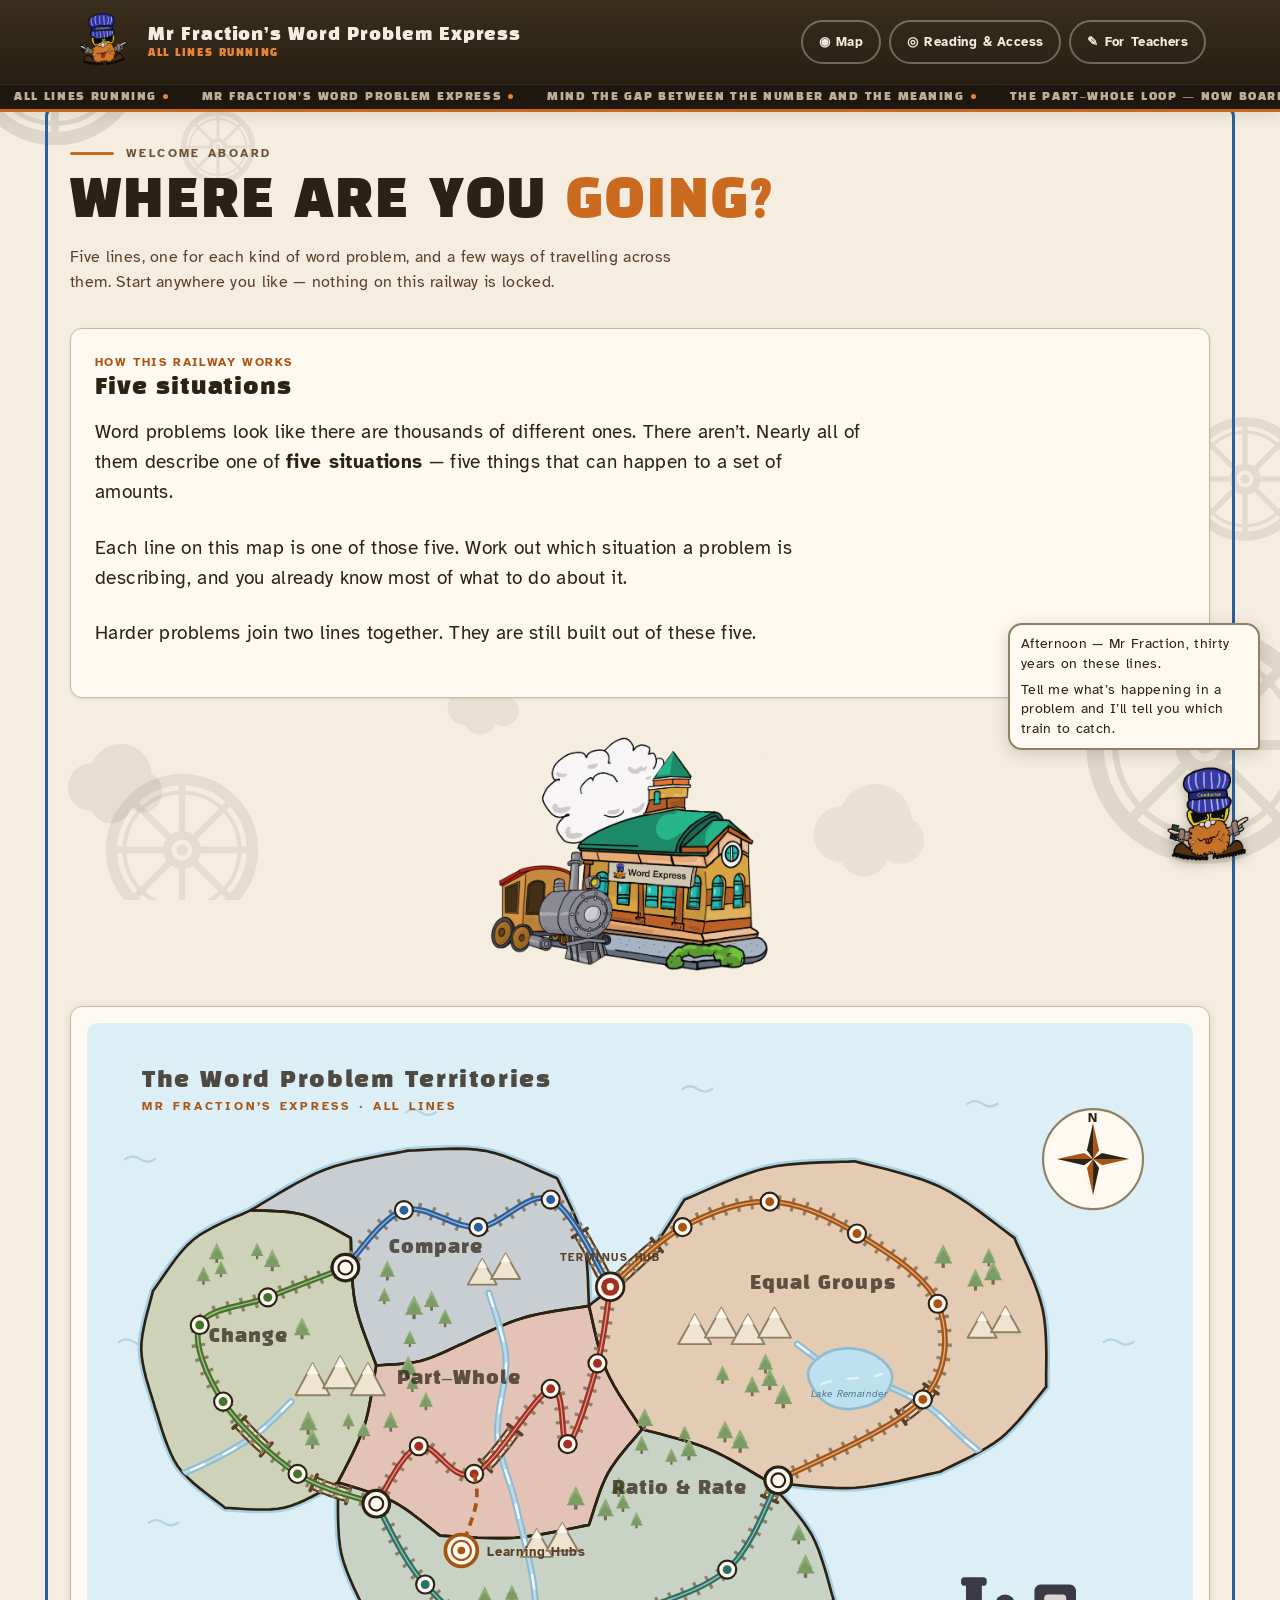
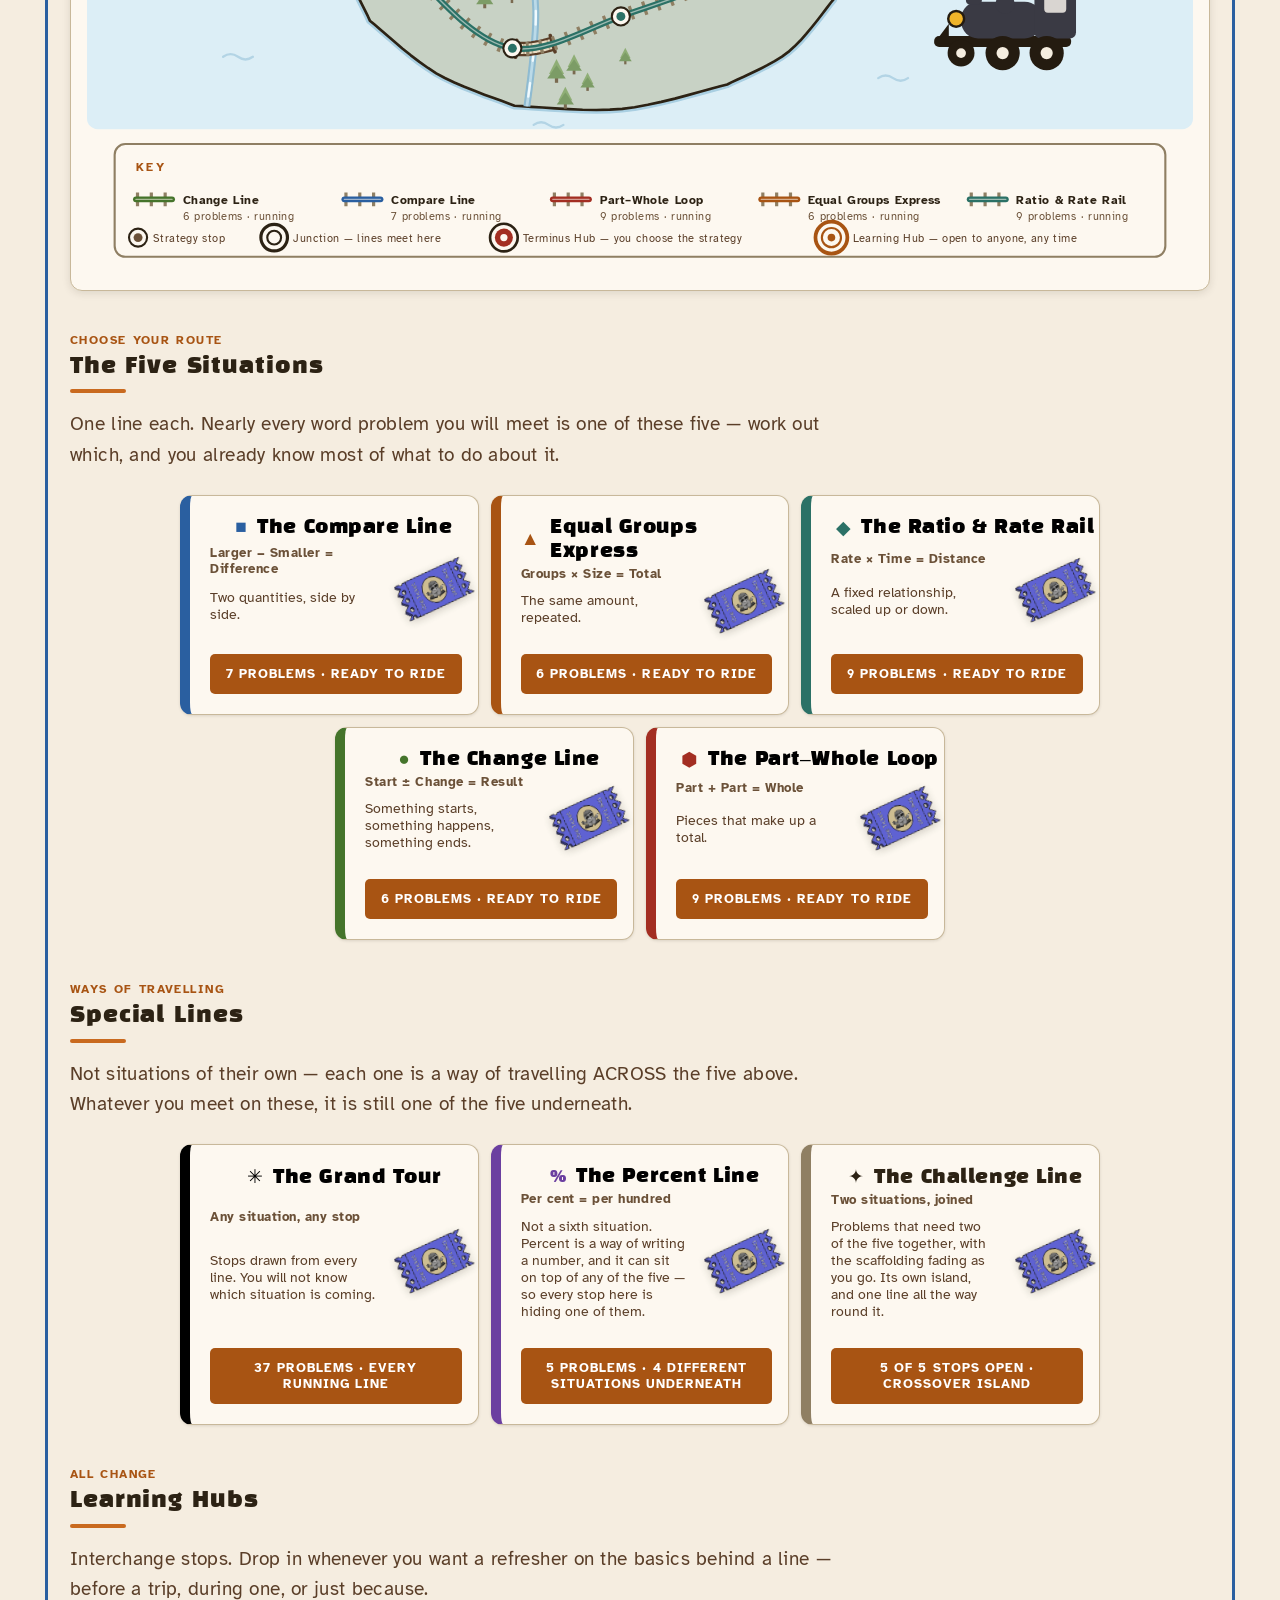
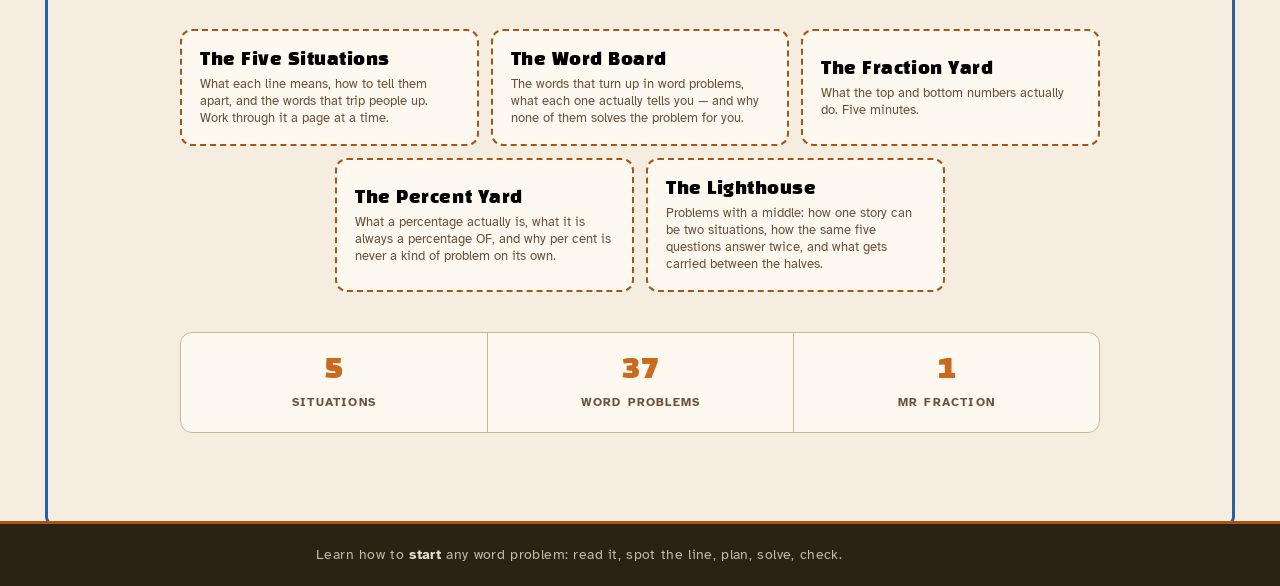
==== commit 320a56fb: "Add a For Teachers page: the site's learning targets in Bloom's terms A pill beside Reading & Access" ====
--- a/index.html
+++ b/index.html
@@ -79,6 +79,14 @@
                without a sideways scroll. It stays in the accessible name. -->
           <span aria-hidden="true">&#9678;</span> Reading<span class="pill-more"> &amp; Access</span><span class="visually-hidden"> settings</span>
         </button>
+        <!-- A link, not a button: it goes somewhere. New tab, because the site
+             keeps no storage and navigating this tab away would lose the trip
+             in progress and the Reading & Access settings with it.
+             Shown on the home map only — app.js watches #view for .home-hero,
+             so no list of screens has to remember to hide it. -->
+        <a class="pill" id="btn-teachers" href="teachers.html" target="_blank" rel="noopener" hidden>
+          <span aria-hidden="true">&#9998;</span><span class="teach-for"> For</span><span class="teach-word"> Teachers</span><span class="visually-hidden"> (opens in a new tab)</span>
+        </a>
       </div>
     </div>
     <div id="ticker-host"></div>
--- a/assets/css/app.css
+++ b/assets/css/app.css
@@ -298,8 +298,45 @@
   white-space: nowrap;
 }
 .pill:hover { background: rgba(243,237,225,.12); border-color: var(--ink-on-dark); }
+/* "For Teachers" is a link wearing a pill, and a link brings an underline.
+   And `display: inline-flex` above beats the `hidden` attribute, which is how
+   that pill is kept off every screen but the home map — so say it again. */
+a.pill { text-decoration: none; }
+.pill[hidden] { display: none; }
+/* A third pill costs the title room, so its label sheds words as the width
+   drops — "For Teachers", then "Teachers", then the icon alone. Each part is
+   clipped rather than removed, so the accessible name is "For Teachers" at
+   every width. Breakpoints are measured, not picked: at 641px the full label
+   pushed the header from 84px to 108px, and at 375–480px from 56px to 81px;
+   at 320px it ran off the edge. */
+@media (max-width: 720px) {
+  .teach-for {
+    position: absolute !important; width: 1px; height: 1px;
+    padding: 0; margin: -1px; overflow: hidden;
+    clip: rect(0 0 0 0); white-space: nowrap; border: 0;
+  }
+}
+@media (max-width: 500px) {
+  /* Icon alone would be 37px wide — under the 44px target every other
+     control here meets. */
+  #btn-teachers { min-width: var(--target-min); justify-content: center; }
+  .sign-nav { gap: calc(var(--su) * .5); }
+  .teach-word {
+    position: absolute !important; width: 1px; height: 1px;
+    padding: 0; margin: -1px; overflow: hidden;
+    clip: rect(0 0 0 0); white-space: nowrap; border: 0;
+  }
+}
 .pill[aria-expanded="true"], .pill.active {
   background: var(--orange-deep); border-color: var(--orange-deep); color: #fff;
+}
+/* 375–440px, home map only: three pills leave the title so little room it
+   wraps one line more (56px header -> 81px at 375). The portrait stands aside
+   while the Teachers pill is showing — the same trade the phone rules below
+   weigh, and here the wordmark stays. Below 375 the wordmark goes instead
+   (see the very-narrow rules), so the portrait comes back there. */
+@media (min-width: 375px) and (max-width: 440px) {
+  .station-sign:has(#btn-teachers:not([hidden])) .sign-mark { display: none; }
 }
 
 main { flex: 1; width: 100%; max-width: 1180px; margin: 0 auto; padding: calc(var(--su) * 4) calc(var(--su) * 2.5) calc(var(--su) * 9); }
@@ -760,17 +797,40 @@
 .choice .marker { font-size: 1.3em; line-height: 1; flex-shrink: 0; }
 .choice strong { display: block; font-size: 1.02em; }
 .choice small { color: var(--ink-muted); display: block; margin-top: 2px; }
-/* An answered choice has to be unmistakable at a glance: the empty box glyph
-   becomes a tick or a cross and the border thickens. Colour is never the only
-   signal (WCAG 1.4.1) — the glyph and the border weight both carry it.
+/* An answered choice has to be unmistakable at a glance: a tick or a cross
+   appears and the border thickens. Colour is never the only signal (WCAG 1.4.1).
+
+   THE GLYPH HANGS OFF THE CHOICE, NOT OFF A `.marker` CHILD — and that is the
+   whole point of this rule. It used to be `.choice[data-result] .marker::after`,
+   and a `::after` needs a `.marker` element to attach to. Cycle 30 found FOUR
+   builders that emit no marker and then set `data-result` anyway — `data-hcar`
+   (app.js:876), `data-strat` (app.js:890), `#unsck` (stations.js:1962) and
+   `#estck` (stations.js:2083), the last of which is on the estimate gate. On all
+   four, right and wrong differed by hue alone: 1.274:1 on the border and 1.022:1
+   on the background, which is nothing at all in greyscale or with red-green CVD.
+
+   Seven other builders did emit a marker and did get the glyph, so the failure
+   was invisible on screen and every new `.choice` builder was exempt by default.
+   That is this project's `discovered, not listed` defect in its purest form: the
+   indicator depended on somebody remembering to emit a sibling. Now the state
+   carries its own indicator and a builder cannot opt out of it.
+
+   The comment that used to sit here claimed "the glyph and the border weight
+   both carry it". BOTH HALVES WERE FALSE — the glyph was absent on four
+   builders, and `border-width` goes 2px->3px for right and wrong ALIKE, so
+   weight separates answered from unanswered and never right from wrong. It is
+   kept as a second channel for answered-ness, which is what it actually does.
+
    No box-shadow here: `.choice[disabled]` clears it later in the cascade, so
    a ring set at this point would silently do nothing. */
 .choice[data-result="right"] { border-color: var(--go);   background: #F0F6EA; border-width: 3px; }
 .choice[data-result="wrong"] { border-color: var(--stop); background: #FBEFED; border-width: 3px; }
-.choice[data-result] .marker { font-size: 0; line-height: 1; }
-.choice[data-result] .marker::after { font-size: 1.25rem; font-weight: 700; }
-.choice[data-result="right"] .marker::after { content: "\2713"; color: var(--go); }
-.choice[data-result="wrong"] .marker::after { content: "\2717"; color: var(--stop); }
+.choice[data-result]::before { font-size: 1.25rem; font-weight: 700; line-height: 1; flex-shrink: 0; }
+.choice[data-result="right"]::before { content: "\2713"; color: var(--go); }
+.choice[data-result="wrong"]::before { content: "\2717"; color: var(--stop); }
+/* The builders that DO emit a marker must not now show two glyphs, and a
+   zero-font-size marker would still draw a second flex gap. Removed outright. */
+.choice[data-result] .marker { display: none; }
 .choice[disabled] { cursor: default; opacity: .9; transform: none; box-shadow: none; }
 /* :not([data-result]) matters — without it, hovering an already-answered
    choice reset its border back to grey and the answer appeared to un-select. */
@@ -787,6 +847,18 @@
 }
 .msg .ico { flex-shrink: 0; font-weight: 700; font-size: 1.05em; }
 .msg p { margin: 0; }
+/* The hint nudge after a run of wrong answers. Set apart from the feedback it
+   follows, and quieter than it: the message above is about the answer, this is
+   an aside about what is available. A rule rather than a second colour, because
+   the msg box already carries a state colour and adding another would make an
+   offer of help look like a second verdict. */
+.msg p.hint-nudge {
+  margin-top: calc(var(--su) * 1.25);
+  padding-top: calc(var(--su) * 1.25);
+  border-top: 1px dashed var(--border);
+  color: var(--ink-muted);
+  font-size: .94em;
+}
 .msg-go      { border-color: var(--go);      background: #F0F6EA; }
 .msg-stop    { border-color: var(--stop);    background: #FBEFED; }
 .msg-caution { border-color: var(--caution); background: #FCF3E4; }
@@ -1251,9 +1323,39 @@
   [data-half] { transition: opacity .25s ease; }
 }
 /* The sentence the student picked as the seam keeps its mark once found, the
-   way the Platform Check keeps its evidence on screen. */
-#xr-story [data-result="right"] { box-shadow: inset 0 -3px 0 var(--go); }
-#xr-story [data-result="wrong"] { box-shadow: inset 0 -3px 0 var(--stop); }
+   way the Platform Check keeps its evidence on screen.
+
+   THESE TWO RULES USED TO BE BYTE-IDENTICAL APART FROM THE COLOUR TOKEN, and
+   that was worse here than anywhere else on the site. A wrong pick sets
+   `data-result="wrong"` and nothing else — no aria change, no disable, because
+   `data-picked` and the aria-disabled sweep are both on the right branch only
+   (stations.js:1030). So wrong marks PERSIST AND ACCUMULATE: a student can
+   finish this phase looking at four underlined sentences, three of them meaning
+   "no" and one meaning "yes", separable only by 1.274:1 of hue. In greyscale,
+   or with the commonest colour vision deficiency, that is four identical marks
+   and no way to tell which one was the answer.
+
+   So the two states now differ in SHAPE as well as colour — a solid rule under
+   the seam, a dotted one under a rejected sentence — and each carries a glyph.
+   Shape is the channel that survives both greyscale and CVD; the colour stays
+   because it is genuinely useful to everyone else. */
+#xr-story [data-result="right"] {
+  box-shadow: inset 0 -3px 0 var(--go);
+  text-decoration: none;
+}
+#xr-story [data-result="wrong"] {
+  box-shadow: none;
+  text-decoration: underline dotted var(--stop);
+  text-decoration-thickness: 2px;
+  text-underline-offset: 3px;
+  opacity: .72;
+}
+#xr-story [data-result]::after {
+  font-size: .82em; font-weight: 700; margin-inline-start: .25em;
+  vertical-align: baseline;
+}
+#xr-story [data-result="right"]::after { content: "\2713"; color: var(--go); }
+#xr-story [data-result="wrong"]::after { content: "\2717"; color: var(--stop); }
 
 /* ---------- Crossover Island ----------
    The island map sits in the same frame the mainland map does, so the two read
@@ -3021,7 +3123,16 @@
    more than twice its height, so it read as floating above the pad rather than
    as one of two things side by side. `center` is on the grid rather than on the
    column, so the line stays centred against whatever that column grows to. */
-@media (min-width: 760px) { .est-wrap { grid-template-columns: 1.15fr 1fr; align-items: center; } }
+/* PAD LEFT, LINE RIGHT, and an EVEN split rather than a generous one for the
+   pad. At 1.25fr the pad was 592px but the rail came out 241 — and the rail is
+   what the student drags, so a line too short to sweep accurately is a worse
+   failure than a pad that could have been bigger. Even columns leave the pad
+   larger than it was before any of this and give the rail back most of its
+   length. */
+@media (min-width: 760px) { .est-wrap { grid-template-columns: 1fr 1fr; align-items: center; } }
+/* The typed field sits under the line in the same column now. Capped so it
+   reads as a field rather than as a second full-width control. */
+.est-typed { max-width: 320px; margin-top: calc(var(--su) * 2.5); }
 
 .est-lead { font-weight: 700; margin: 0 0 calc(var(--su) * 1.5); }
 
@@ -3081,19 +3192,67 @@
    reads and a keyboard equivalent would draw nothing. */
 /* Tripled from `* 2` on the user's call, 2026-08-16 — the pad was crowding the
    typed field, and the two are different acts: one commits a number, the other
-   is for working out what number to commit. */
+   is for working out what number to commit. Only needed where the pad sits
+   BELOW something; in its own column it starts at the top. */
 .est-pad-wrap { margin-top: calc(var(--su) * 6); }
+.est-pad-col .est-pad-wrap,
+.solve-wrap .est-pad-wrap { margin-top: 0; }
+
+/* THE PAD MOVED INSTEAD OF SHRINKING — see the note in `estimate.js`.
+   An earlier fix reserved up to 240px of right margin to keep the pad out from
+   under Mr Fraction, which cost it a third of its width. Swapping the columns
+   costs nothing instead: the pad is the tall element and now sits on the left
+   where he never reaches.
+
+   THE RESERVATION MOVES TO THE LINE, WHICH CAN AFFORD IT. Measured after the
+   swap: the track still ran to 1178 with him starting at 993, so his bubble —
+   which takes pointer events — covered the top 185px of the scale and a student
+   could not sweep the high end of their own range. Giving that width up costs
+   the line nothing that matters: the scale is drawn in percentages, so a
+   narrower track is the same range at slightly coarser resolution, and the
+   step already quantises what a sweep can land on. Giving it up on the PAD cost
+   a third of the only surface whose value is its area. Same clamp as before,
+   pointed at the element that can spare it. */
+@media (min-width: 760px) {
+  .est-line-col { margin-right: clamp(0px, calc(862px - 50vw), 200px); }
+}
+/* THE BUTTON IS PINNED TO THE TOP-RIGHT OUTER CORNER, not laid out beside the
+   heading (user, 2026-08-16). As a flex item it dropped below the label the
+   moment the column got narrow enough to wrap a 50-character heading — so the
+   control moved depending on the width, which is the one thing a control
+   should not do. Absolute against the wrapper, it is in the same place on
+   every screen. The heading reserves room for it so the two never collide. */
+.est-pad-wrap { position: relative; }
 .est-pad-head {
-  display: flex; align-items: center; justify-content: space-between; gap: var(--su);
-  font-size: 12px; color: var(--ink-muted); margin-bottom: 4px;
+  font-size: 12px; line-height: 1.45; color: var(--ink-muted);
+  margin-bottom: 4px; padding-right: 62px;
 }
 .est-clear {
+  position: absolute; top: 0; right: 0;
   font: inherit; font-size: 11px; cursor: pointer; padding: 2px 10px;
   background: var(--cream-light); border: 1.5px solid var(--border-strong); border-radius: 999px;
   color: var(--ink-mid);
 }
+/* The box exists so the hint has something to be positioned against — the
+   canvas itself cannot hold a child. */
+.est-pad-box { position: relative; }
+/* Low and centred, inside the frame: a note on the paper rather than more
+   title. `pointer-events: none` so a stroke that starts on top of it still
+   draws, and it is not selectable so a drag across it does not highlight text
+   instead of leaving ink. */
+.est-pad-hint {
+  position: absolute; left: 50%; bottom: 10px; transform: translateX(-50%);
+  pointer-events: none; user-select: none; -webkit-user-select: none;
+  font-size: 11px; letter-spacing: .08em; text-transform: uppercase;
+  color: var(--ink-muted); opacity: .62; white-space: nowrap;
+}
+
+/* DOUBLED on the user's call 2026-08-16 — 130px was room for one line of
+   working, which is not enough for the calculations and drawings the label now
+   invites — then nudged again to 290 when the swap gave the pad the wider
+   column. The width is the column's, so height is the only dial here. */
 .est-pad {
-  display: block; width: 100%; height: 130px; touch-action: none; cursor: crosshair;
+  display: block; width: 100%; height: 290px; touch-action: none; cursor: crosshair;
   background: var(--cream-light);
   border: 2px dashed var(--border-strong); border-radius: var(--radius-sm);
 }
@@ -3105,11 +3264,36 @@
   display: grid; gap: calc(var(--su) * 3); grid-template-columns: 1fr;
   align-items: start; margin-bottom: calc(var(--su) * 2);
 }
-@media (min-width: 760px) { .solve-wrap { grid-template-columns: 320px 1fr; } }
+/* Pad first, field second — see the note in `phSolve`. */
+@media (min-width: 760px) { .solve-wrap { grid-template-columns: 1fr 320px; } }
 .solve-wrap .field { max-width: 320px; margin: 0; }
-/* The pad is the second thing here rather than an afterthought below a field,
-   so it needs no extra top margin of its own on the wide layout. */
-@media (min-width: 760px) { .solve-wrap .est-pad-wrap { margin-top: 0; } }
+
+/* THE SAME RESERVATION THE ESTIMATE LINE GOT, AND THE ENGINE ROOM NEVER DID.
+   The swap above (pad left, field right) was copied from the estimate screen;
+   the clamp that goes WITH it was not — see `.est-line-col` earlier in this
+   file. So the field inherited the exact problem the swap was invented to
+   solve, and Cycle 30 measured it by riding the site: at 1280 the input spans
+   x858-1178 while `.mf-companion` spans x993-1245, and `elementFromPoint`
+   across the field's vertical centre returns the bubble for 180 of 320px.
+   56% OF THE ANSWER BOX WAS NOT CLICKABLE — and because the companion is
+   `position: fixed`, the dead band MOVES WITH SCROLL: at some offsets it took
+   only the right edge, at others the centre of the box.
+
+   `.mf-companion` is `pointer-events: none` but `.mf-c-bubble` is
+   `pointer-events: auto` (it must be — it scrolls), so the wrapper passes
+   clicks through and the bubble catches them. The keyboard still reached the
+   field, which is why every automated check passed it: this excluded mouse and
+   touch only, which is almost every student.
+
+   Reserved on the WRAP, not on the field, because unlike the estimate line a
+   320px input cannot give up 200px and still be an input. The pad is the `1fr`
+   column so it absorbs the reservation — roughly 740px to 540px at 1280, still
+   far larger than the field, and the same cycle's art pass independently judged
+   the pad over-weighted against the control beside it. Same clamp, same
+   formula, pointed at the box that can spare it. */
+@media (min-width: 760px) {
+  .solve-wrap { margin-right: clamp(0px, calc(862px - 50vw), 200px); }
+}
 
 /* Section headings on the map */
 .section-head { margin: calc(var(--su) * 5) 0 calc(var(--su) * 2); }
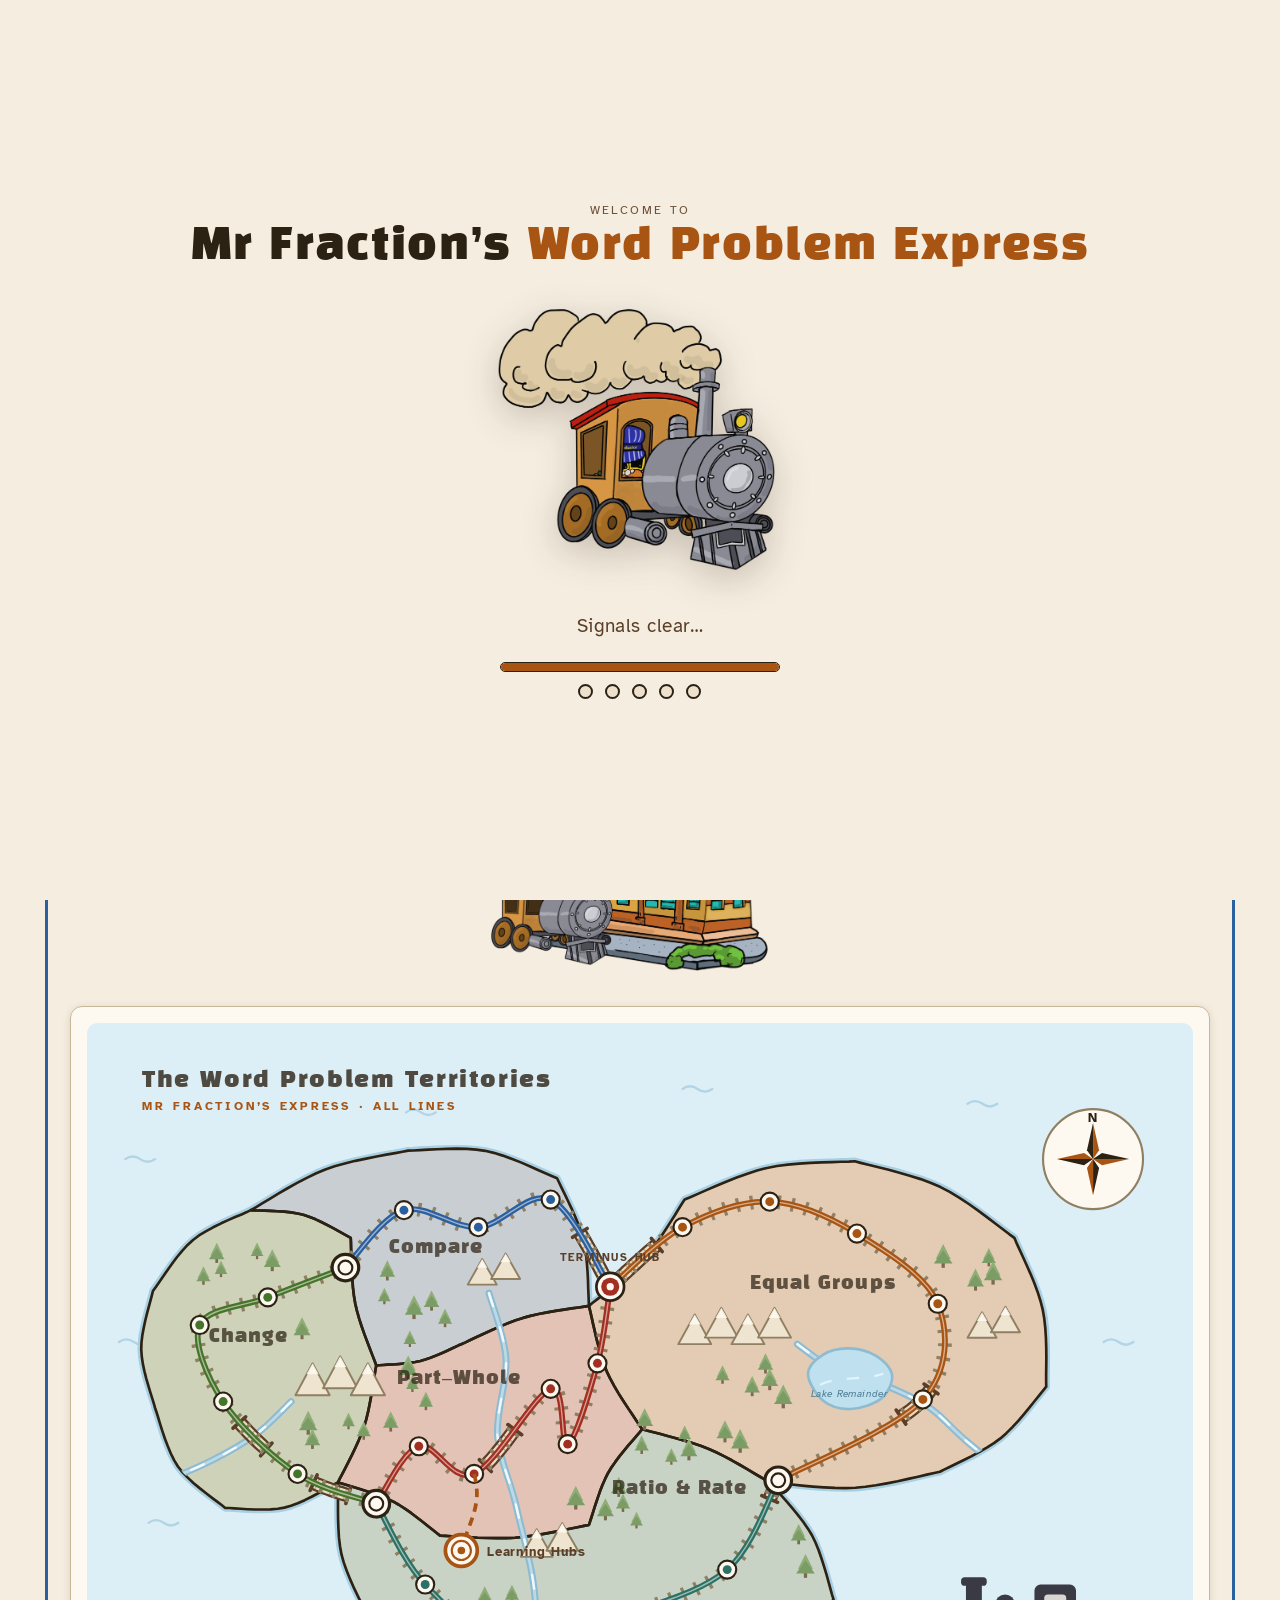
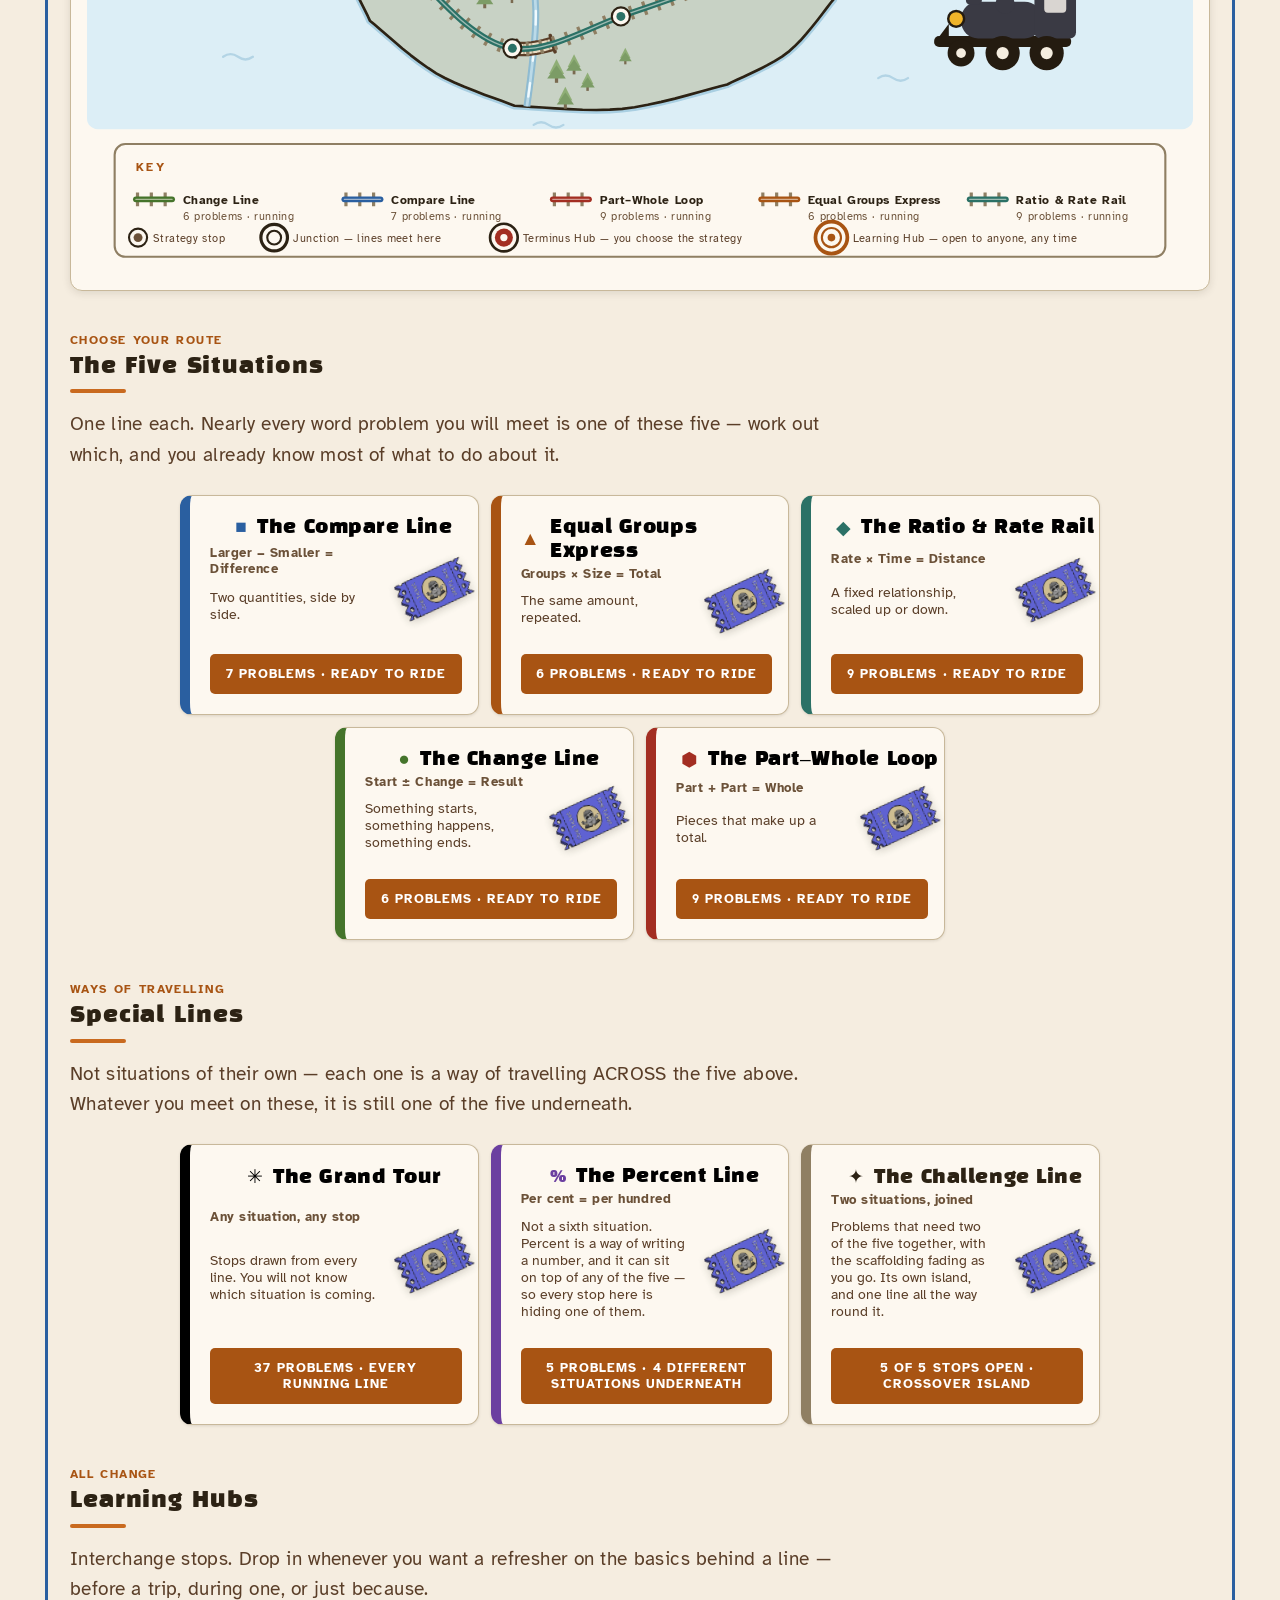
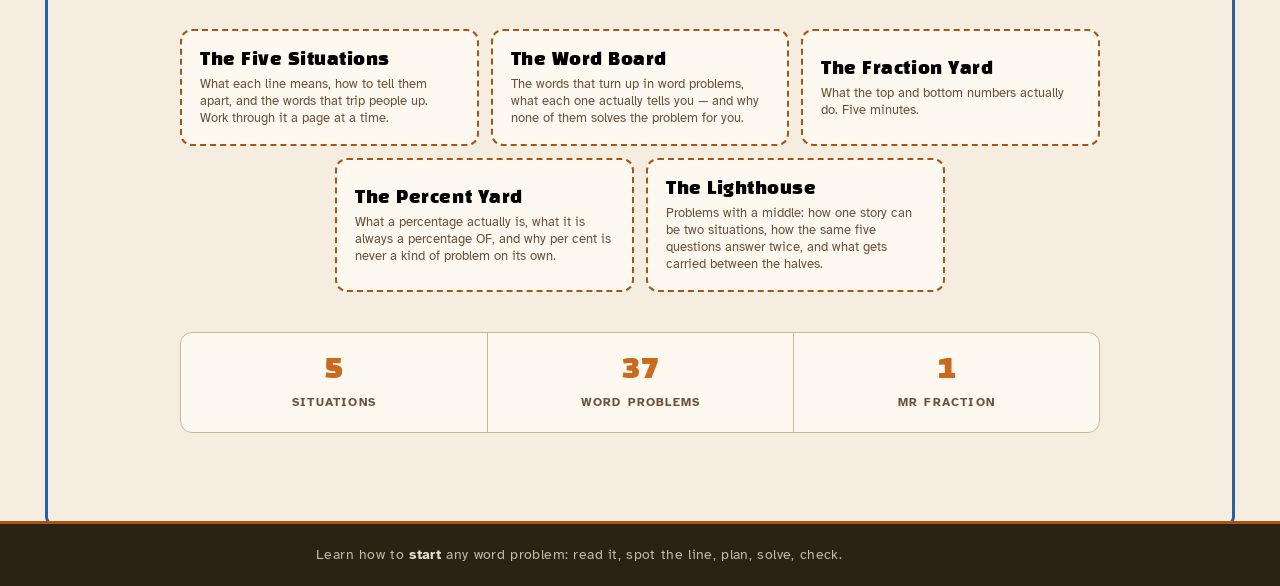
==== commit 0cc7f5c8: "Teachers page returns to the home map, not the loading screen The link on teachers.html now reads "B" ====
--- a/index.html
+++ b/index.html
@@ -57,6 +57,20 @@
     </div>
   </div>
 </div>
+<!-- COMING BACK FROM THE TEACHERS PAGE SKIPS THE LOADER. Its "Back to the
+     home page" link lands on `index.html#home`: somebody returning to the home
+     page has already watched the train get up steam, and 2.6 seconds of it
+     again reads as the site starting over. Inline and directly after the
+     loader, so it runs before the first paint and nothing flashes; app.js
+     already copes with the loader being absent (`if (!ls) return`). The hash
+     is then cleared so a reload behaves like any other first visit. -->
+<script>
+  if (location.hash === '#home') {
+    var ls0 = document.getElementById('loading-screen');
+    if (ls0) ls0.parentNode.removeChild(ls0);
+    try { history.replaceState(null, '', location.pathname + location.search); } catch (e) {}
+  }
+</script>
 
 <div id="ambient-host"></div>
 
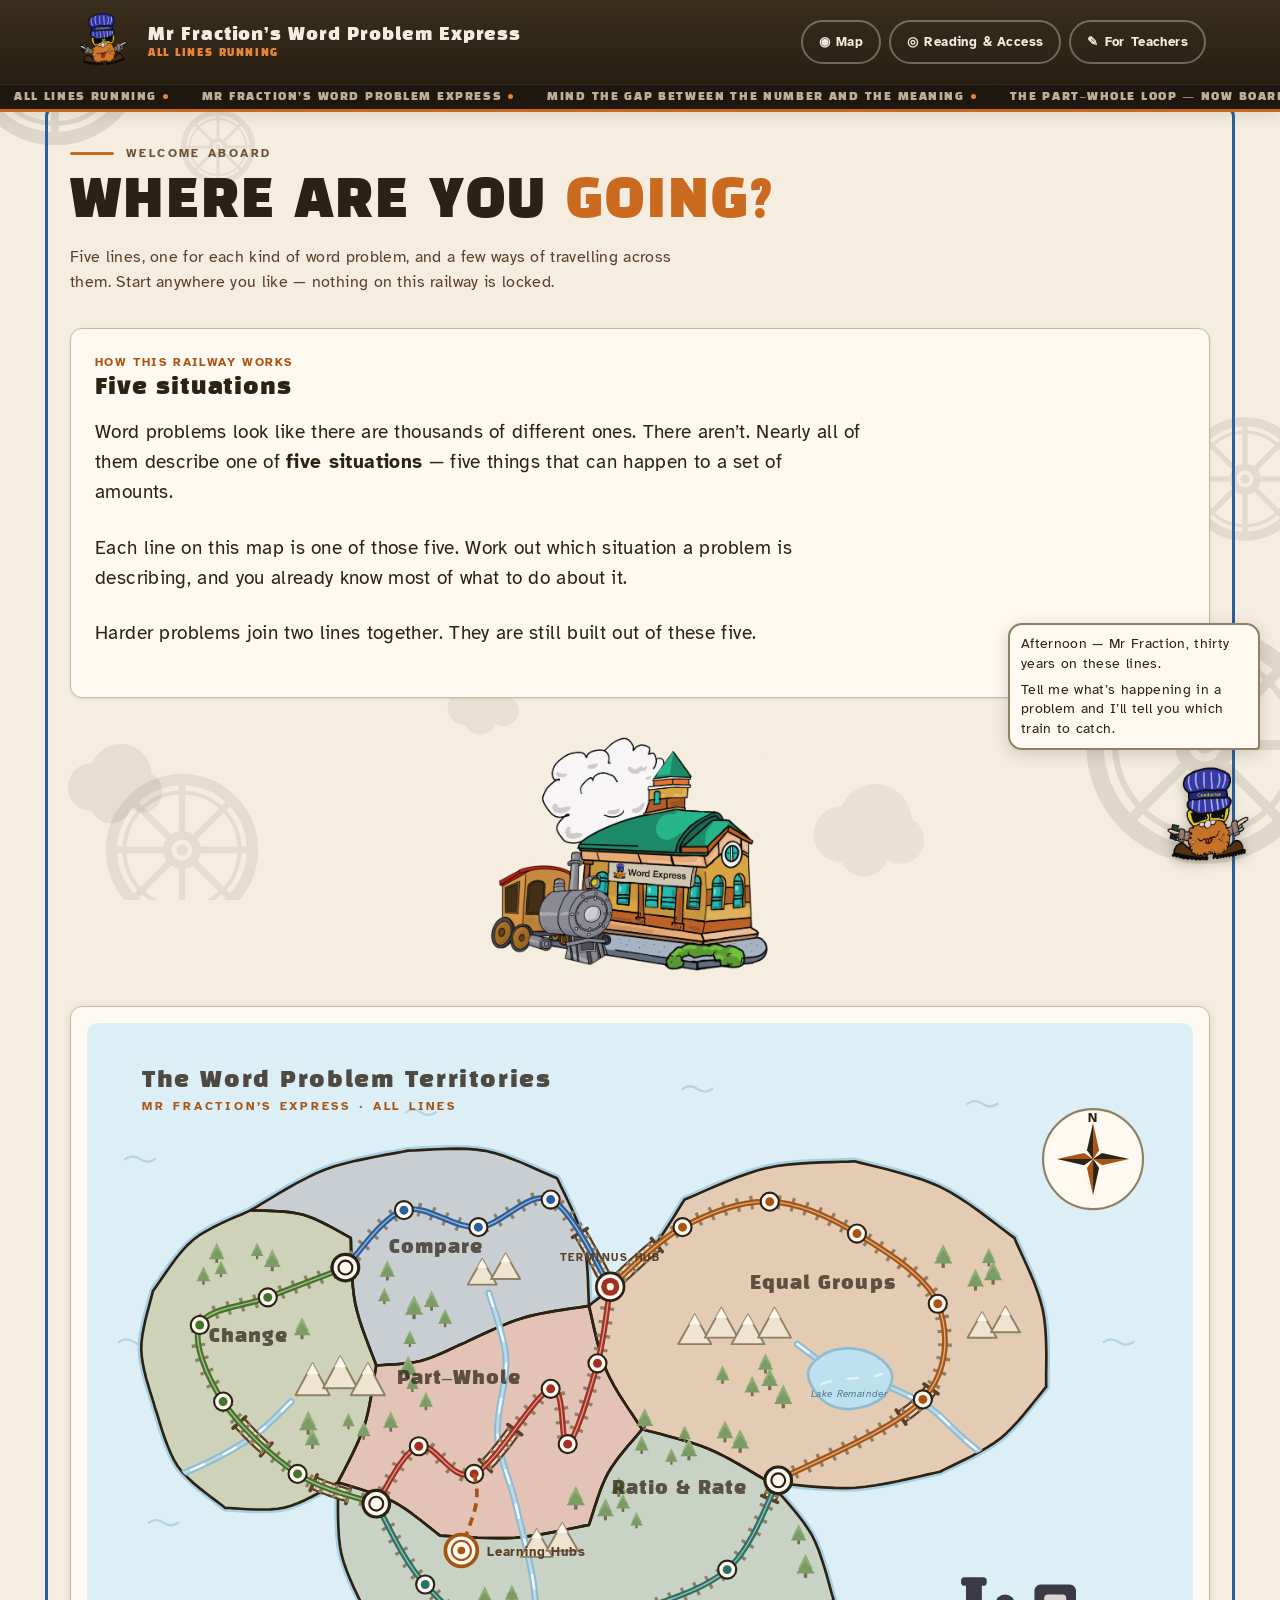
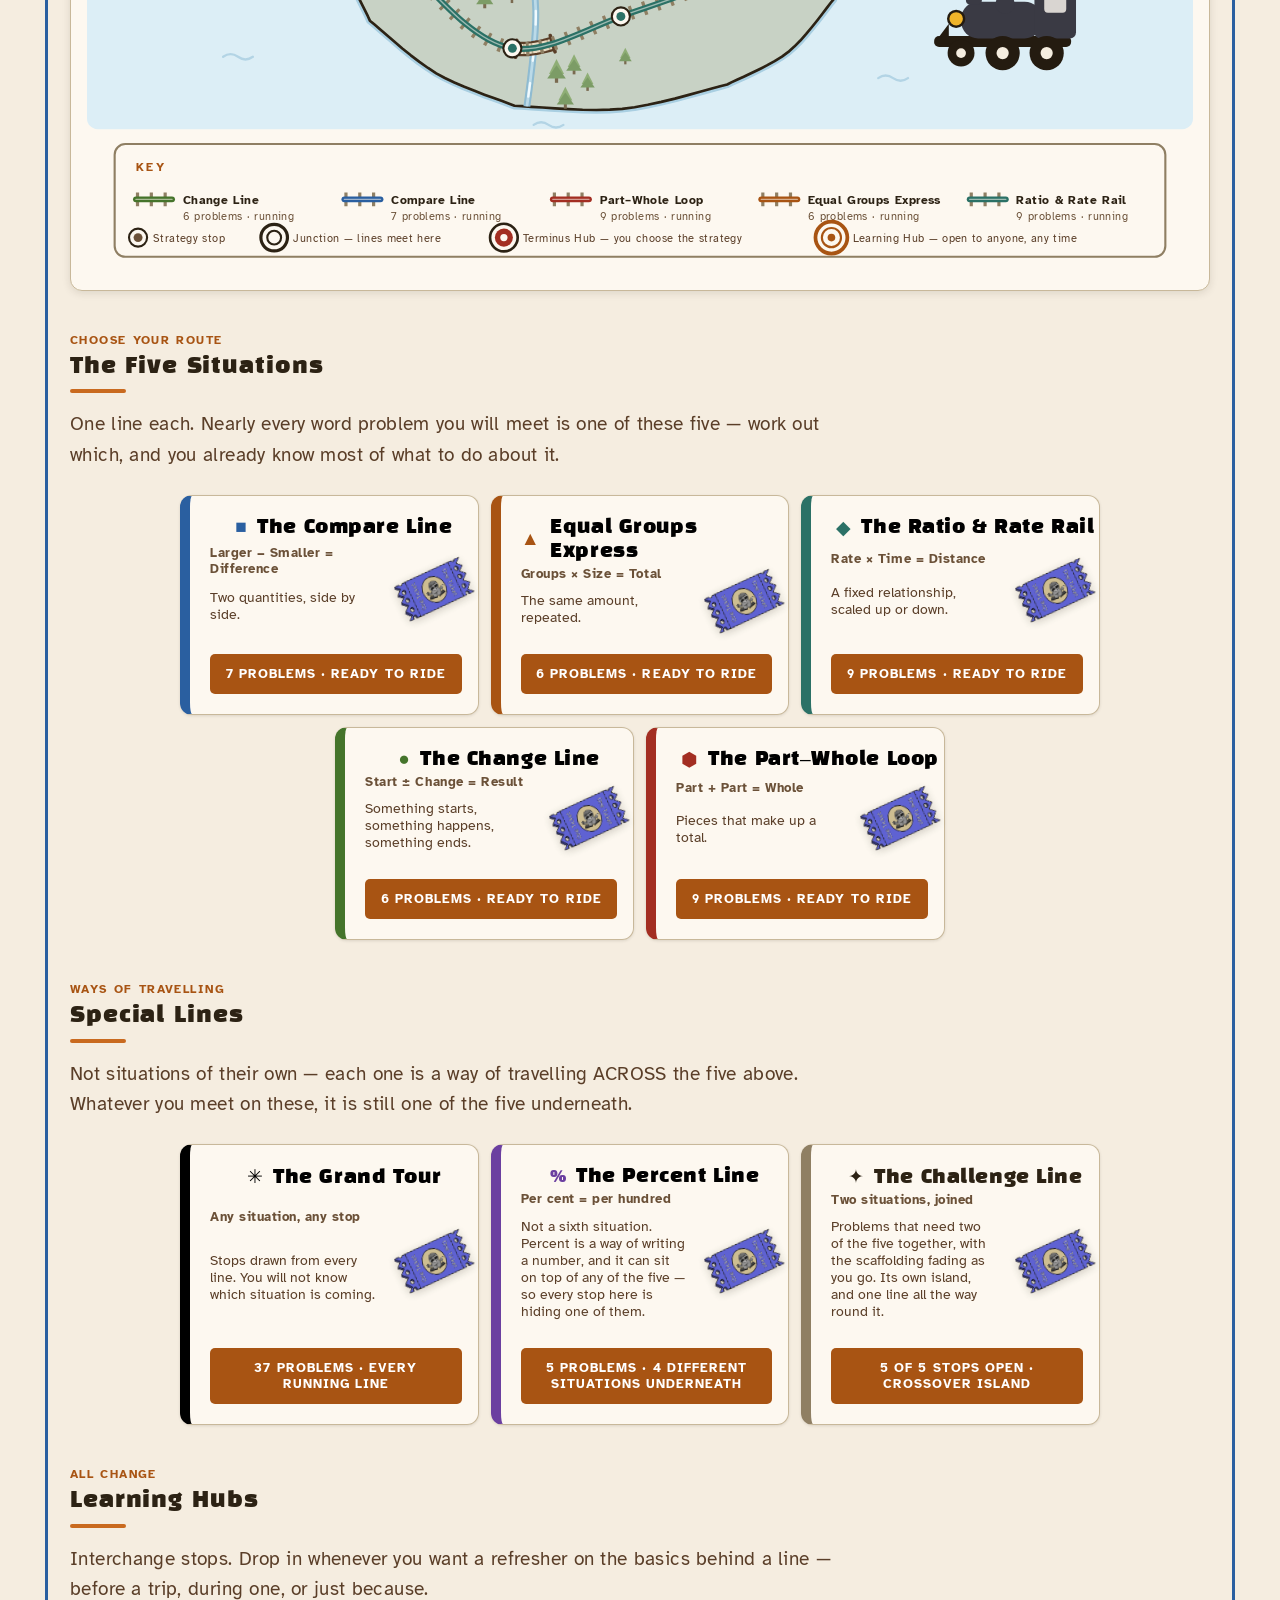
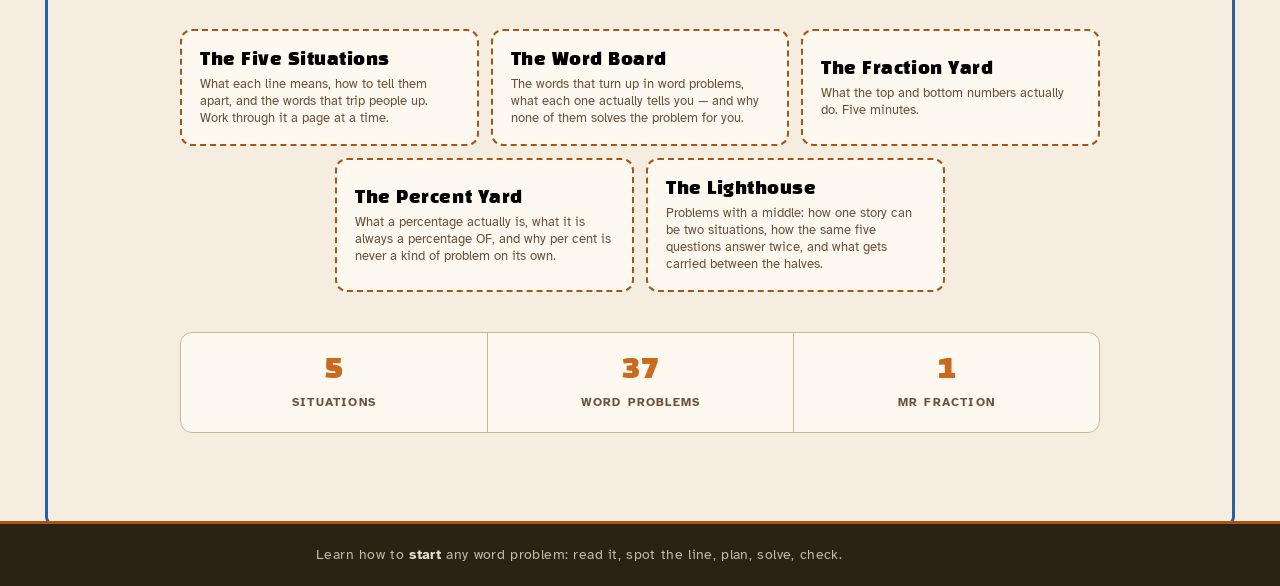
==== commit 9ae06b6f: "Cockpit S3: fast path, model picker, help tools; sweep reads the whole cockpit The chain is read1 ->" ====
--- a/index.html
+++ b/index.html
@@ -280,6 +280,7 @@
 <script src="assets/js/selector.js"></script>
 <!-- Before stations.js: `phPlan` calls Estimate.html/wire at render time. -->
 <script src="assets/js/estimate.js"></script>
+<script src="assets/js/model-picker.js"></script>
 <script src="assets/js/stations.js"></script>
 <script src="assets/js/app.js"></script>
 </body>
--- a/assets/css/app.css
+++ b/assets/css/app.css
@@ -3394,7 +3394,8 @@
      The sister site solves this by refusing to wrap: nav-bar is flex-wrap
      nowrap with overflow-x auto on the links, so the buttons scroll sideways
      instead of stacking. It holds 59px and six buttons at this width. Copied
-     here, where there are only two.
+     here, where there are two — three on the home map, where "For Teachers"
+     joins them (see `.teach-for` / `.teach-word` near `.pill`).
 
      `min-width: 0` on the title block is what makes nowrap survivable — a flex
      item will not shrink below its content's intrinsic width without it, and
@@ -3420,7 +3421,8 @@
      So the label sheds its second half instead. Visually-hidden, not
      display:none, so the button is still "Reading & access settings" to a
      screen reader — the same name at every width. Measured: both pills fit at
-     375px with no horizontal scroll. */
+     375px with no horizontal scroll — and, since 2026-09-22, all three on the
+     home map, from 320 to 1440px. */
   .pill-more {
     position: absolute !important; width: 1px; height: 1px;
     padding: 0; margin: -1px; overflow: hidden;
@@ -3455,6 +3457,203 @@
   .station-meta h2 { font-size: 1.3rem; }
 }
 
+/* ---------- The Cockpit: one screen, panels that never move ----------
+   docs/COCKPIT.md. A station used to be a header plus a card that every phase
+   rebuilt top to bottom, story included, so a student scrolled between the
+   problem and the question on every screen — the first thing three teachers
+   said. Now the station fills the window and each panel keeps its place; only
+   what is inside changes.
+
+   Laptop/Chromebook landscape is the target (the user's call, 2026-10-18). At
+   1024px and up the page itself does not scroll; a panel scrolls inside itself
+   only as a last resort. Below 1024 the panels stack in reading order and the
+   page scrolls as it always has. */
+body:has(.cockpit) .rail-foot,
+body:has(.cockpit) #ticker-host { display: none; }
+body:has(.cockpit) main { max-width: 1600px; padding: calc(var(--su) * 1.5) calc(var(--su) * 2); }
+
+.cockpit { display: grid; gap: calc(var(--su) * 1.25); }
+.ck-top { display: flex; align-items: center; gap: calc(var(--su) * 2); min-width: 0; }
+.cockpit .journey { display: flex; align-items: stretch; margin: 0; flex: 0 1 auto; }
+.cockpit .journey-map { width: clamp(150px, 16vw, 240px); }
+.cockpit .leg-svg { height: 46px; }
+/* Height is the cockpit's scarcest thing on a 768px laptop, so the site header
+   gives some back on station screens. Measured, not guessed: see COCKPIT.md. */
+body:has(.cockpit) .sign-inner { padding-top: 4px; padding-bottom: 4px; }
+body:has(.cockpit) .sign-sub { display: none; }   /* the cockpit's own top strip names the stop */
+body:has(.cockpit) .sign-mark { width: 30px; }
+/* The picture must not make the story's row taller than the story. */
+.ck-scene svg, .ck-scene img { max-height: 100%; width: auto; max-width: 100%; }
+.ck-scene .scene { height: 100%; display: flex; flex-direction: column; justify-content: center; }
+.cockpit .ck-panel { font-size: .94em; }
+.cockpit .journey-bar { border-top: 0; border-left: 2px solid var(--border-strong); flex-direction: column;
+  justify-content: center; align-items: flex-start; gap: 6px; padding: 6px 14px; }
+.ck-title { min-width: 0; }
+.ck-title .eyebrow { margin: 0 0 2px; }
+.ck-title h2 { margin: 0; font-size: 1.3rem; }
+
+.ck-body { display: grid; gap: calc(var(--su) * 1.25); }
+.ck-panel {
+  background: var(--cream-light);
+  border: 2px solid var(--border-strong); border-radius: var(--radius);
+  padding: calc(var(--su) * 1.5); min-width: 0; min-height: 0;
+  overflow: auto; overscroll-behavior: contain;
+  /* Positioned, so an absolutely placed child (the ratio table has some) is
+     clipped by its panel instead of escaping it and lengthening the page. */
+  position: relative;
+}
+.ck-panel[hidden] { display: none; }
+/* The well IS the panel here: its own box inside the panel's box was paying
+   for padding and a border twice. */
+.ck-text { padding: 0; border: 0; background: none; }
+.ck-text .problem-well { margin: 0; height: 100%; }
+.ck-scene { padding: 0; display: flex; align-items: center; justify-content: center; }
+.ck-scene .scene { margin: 0; border: 0; box-shadow: none; width: 100%; }
+.ck-ask #phase-host > :first-child { margin-top: 0; }
+/* Empty panels say what they are for rather than sitting blank. */
+.ck-work:empty::before {
+  content: "Your picture of the problem and your working will appear here.";
+  color: var(--ink-muted); font-size: .9em;
+}
+/* The bottom row: Mr Fraction docked on the left, the feedback bar beside him.
+   Only the slot written most recently shows (see wireCockpit). */
+.ck-bottom { display: flex; gap: calc(var(--su) * 1.25); min-width: 0; align-items: stretch; }
+.ck-say { flex: 0 1 44%; min-width: 0; display: flex; }
+.ck-say:empty { display: none; }
+.ck-feedback { flex: 1; padding: calc(var(--su) * 1) calc(var(--su) * 1.5); max-height: 132px; }
+.ck-feedback .feedback { margin: 0; }
+.ck-feedback .feedback:not([data-latest]) { display: none; }
+.ck-feedback:not(:has(.feedback[data-latest])) { display: none; }
+.mf-companion[data-docked] {
+  position: static; z-index: auto; pointer-events: auto;
+  flex-direction: row-reverse; justify-content: flex-end; align-items: center;
+  max-width: none; width: 100%;
+}
+.mf-companion[data-docked] .mf-c-figure img { width: 58px; }
+.mf-companion[data-docked][data-open="no"] .mf-c-figure img { width: 48px; }
+.mf-companion[data-docked] .mf-c-bubble {
+  max-width: none; flex: 1; max-height: 112px; border-radius: 14px 14px 14px 4px;
+  box-shadow: none; animation: none;
+}
+.mf-companion[data-docked] .mf-c-bubble::before, .mf-companion[data-docked] .mf-c-bubble::after { display: none; }
+
+/* THE LEVER. One control for "go on", wherever the step's own button was.
+   The source button is hidden while the lever stands in for it; buttons on a
+   carried-over (stale) picture are hidden outright. */
+.ck-body [data-ck-src], .ck-body [data-ck-stale] .btn { display: none !important; }
+.ck-lever { display: flex; }
+.ck-lever-btn {
+  flex: 1; display: flex; align-items: center; justify-content: center; gap: calc(var(--su) * 1.5);
+  min-height: 52px; padding: calc(var(--su) * .75) calc(var(--su) * 1.5);
+  font: inherit; font-weight: 700; font-size: 1rem; color: #fff; cursor: pointer;
+  background: var(--orange-deep); border: 3px solid var(--ink); border-radius: var(--radius);
+  box-shadow: 0 4px 0 var(--ink);
+}
+.ck-lever-btn:hover { filter: brightness(1.07); }
+.ck-lever-btn:active, .ck-lever-btn[data-pulled] { transform: translateY(3px); box-shadow: 0 1px 0 var(--ink); }
+.ck-lever-btn:disabled { opacity: .55; cursor: not-allowed; }
+.ck-lever-btn:focus-visible { outline: 3px solid var(--ink); outline-offset: 3px; }
+.ck-lever-btn[hidden] { display: none; }
+/* A signal-box lever: a slot, and an arm that throws forward when pulled. */
+.ck-lever-art { position: relative; width: 28px; height: 42px; flex: 0 0 auto;
+  border-radius: 6px; background: rgba(0,0,0,.28); }
+.ck-lever-arm { position: absolute; left: 50%; bottom: 6px; width: 6px; height: 34px; margin-left: -3px;
+  background: var(--cream-light); border-radius: 3px; transform-origin: 50% 100%;
+  transform: rotate(-22deg); transition: transform .25s ease; }
+.ck-lever-arm::before { content: ""; position: absolute; top: -7px; left: -5px; width: 16px; height: 16px;
+  border-radius: 50%; background: var(--cream-light); border: 2px solid var(--ink); }
+.ck-lever-btn[data-pulled] .ck-lever-arm, .ck-lever-btn:active .ck-lever-arm { transform: rotate(22deg); }
+@media (prefers-reduced-motion: reduce) { .ck-lever-arm { transition: none; } }
+
+.est-wrap.no-pad { grid-template-columns: 1fr; }
+
+/* The picture panel — the work area is the cockpit's viewport for seeing the
+   problem: the five shapes to choose from, the Platform Check's map, then the
+   bar model, which stays through the Engine Room. */
+.ck-work::before { content: none; }
+.mp-grid { list-style: none; margin: 0; padding: 0; max-width: none;
+  display: grid; gap: calc(var(--su) * 1); grid-template-columns: repeat(auto-fit, minmax(118px, 1fr)); }
+.mp-card {
+  width: 100%; height: 100%; display: flex; flex-direction: column; align-items: center; gap: 6px;
+  padding: calc(var(--su) * 1); font: inherit; font-size: .8em; line-height: 1.3; color: var(--ink);
+  background: var(--cream); border: 2px solid var(--border-strong); border-radius: var(--radius-sm);
+  cursor: pointer; text-align: center; min-height: var(--target-min);
+}
+.mp-card:hover:not(:disabled) { border-color: var(--ink); background: var(--cream-light); }
+.mp-card:focus-visible { outline: 3px solid var(--orange-deep); outline-offset: 2px; }
+.mp-svg { width: 100%; max-width: 160px; height: auto; color: var(--ink); }
+.mp-card[data-result="right"] { border-color: var(--go); border-width: 3px; background: var(--cream-light); }
+.mp-card[data-result="right"] .mp-cap::before { content: "\2713  "; font-weight: 700; }
+.mp-card[data-result="wrong"] { opacity: .55; border-style: dashed; }
+.mp-card[data-result="wrong"] .mp-cap::before { content: "\2715  "; font-weight: 700; }
+.mp-card:disabled { cursor: default; }
+
+/* "Help me see it" — the optional steps, folded away until asked for. */
+.ck-tools { margin-top: calc(var(--su) * 1.5); border-top: 1px dashed var(--border); padding-top: calc(var(--su)); }
+.ck-tools summary { cursor: pointer; font-weight: 700; color: var(--ink-mid); min-height: var(--target-min);
+  display: flex; align-items: center; }
+.ck-tools-row { display: flex; flex-direction: column; gap: 6px; align-items: stretch; }
+.ck-tools-row .btn { justify-content: flex-start; }
+.ck-back-row { margin: 0 0 calc(var(--su)); }
+
+/* The coaching note: a step's instructions, moved out of the question panel. */
+.ck-coach .ck-coach-body > * { margin: 0 0 4px; font-size: inherit; color: inherit; }
+.ck-coach .ck-coach-body > :last-child { margin-bottom: 0; }
+.ck-pad { padding: calc(var(--su) * 1); display: flex; }
+.ck-pad .est-pad-wrap { flex: 1; display: flex; flex-direction: column; margin: 0; min-height: 0; }
+.ck-pad .est-pad-box { flex: 1; min-height: 0; }
+.ck-pad .est-pad { width: 100%; height: 100%; }
+
+@media (min-width: 1024px) {
+  /* The whole column from header to bottom edge is the cockpit's to divide. */
+  body:has(.cockpit) .shell { height: 100vh; min-height: 0; }
+  body:has(.cockpit) main { flex: 1; min-height: 0; display: flex; flex-direction: column; }
+  body:has(.cockpit) #view { flex: 1; min-height: 0; display: flex; flex-direction: column; }
+  .cockpit { flex: 1; min-height: 0; grid-template-rows: auto minmax(0, 1fr); }
+  .ck-body {
+    min-height: 0;
+    /* THE TOP ROW IS THE PROBLEM AND NOTHING ELSE (user, 2026-10-18: "only
+       the Word Problem and Illustration should be at the top, everything else
+       below it"). Everything the student works with sits underneath, as in the
+       sketch: work area, touch pad, then the question and its answer, with the
+       feedback bar and the lever along the bottom.
+
+       The story's row sizes to the story, so it never scrolls; the row below
+       takes what is left and is the one allowed to scroll inside a panel. The
+       story spans two columns because wider prose is shorter prose — beside
+       the picture in one column it wrapped to 267px on a 657px window.
+
+       The question column was 1fr and read as the biggest thing on screen
+       ("the right box is way too big"), so it gets a reading column and no
+       more. */
+    grid-template-columns: minmax(0, 1.55fr) minmax(170px, .55fr) minmax(260px, .68fr);
+    grid-template-rows: auto minmax(0, 1fr) auto;
+    grid-template-areas:
+      "text text  scene"
+      "work pad   ask"
+      "fb   fb    lever";
+  }
+  .ck-text { grid-area: text; }
+  .ck-scene { grid-area: scene; }
+  /* `contain: size` on every panel except the story: without it a panel's
+     content sizes the grid's tracks. A long Ticket Booth stretched the top row
+     78px past the window, and a 677px ratio table did the same through
+     `minmax(0, 1fr)` rows. Contained, a panel takes the space the grid gives
+     it and scrolls inside. The picture is contained too, so the top row is
+     exactly as tall as the story and no taller. */
+  .ck-ask { grid-area: ask; contain: size; }
+  .ck-work { grid-area: work; contain: size; }
+  .ck-pad { grid-area: pad; contain: size; }
+  .ck-scene { contain: size; }
+  .ck-bottom { grid-area: fb; }
+  .ck-lever { grid-area: lever; }
+  /* With no picture the story takes the whole top row. */
+  .ck-body:has(.ck-scene[hidden]) { grid-template-areas:
+      "text text  text"
+      "work pad   ask"
+      "fb   fb    lever"; }
+}
+
 /* ---------- Print ---------- */
 @media print {
   .station-sign, footer.rail-foot, .a11y-panel, .btn-row, .route-strip, .ambient, .ticker { display: none; }
